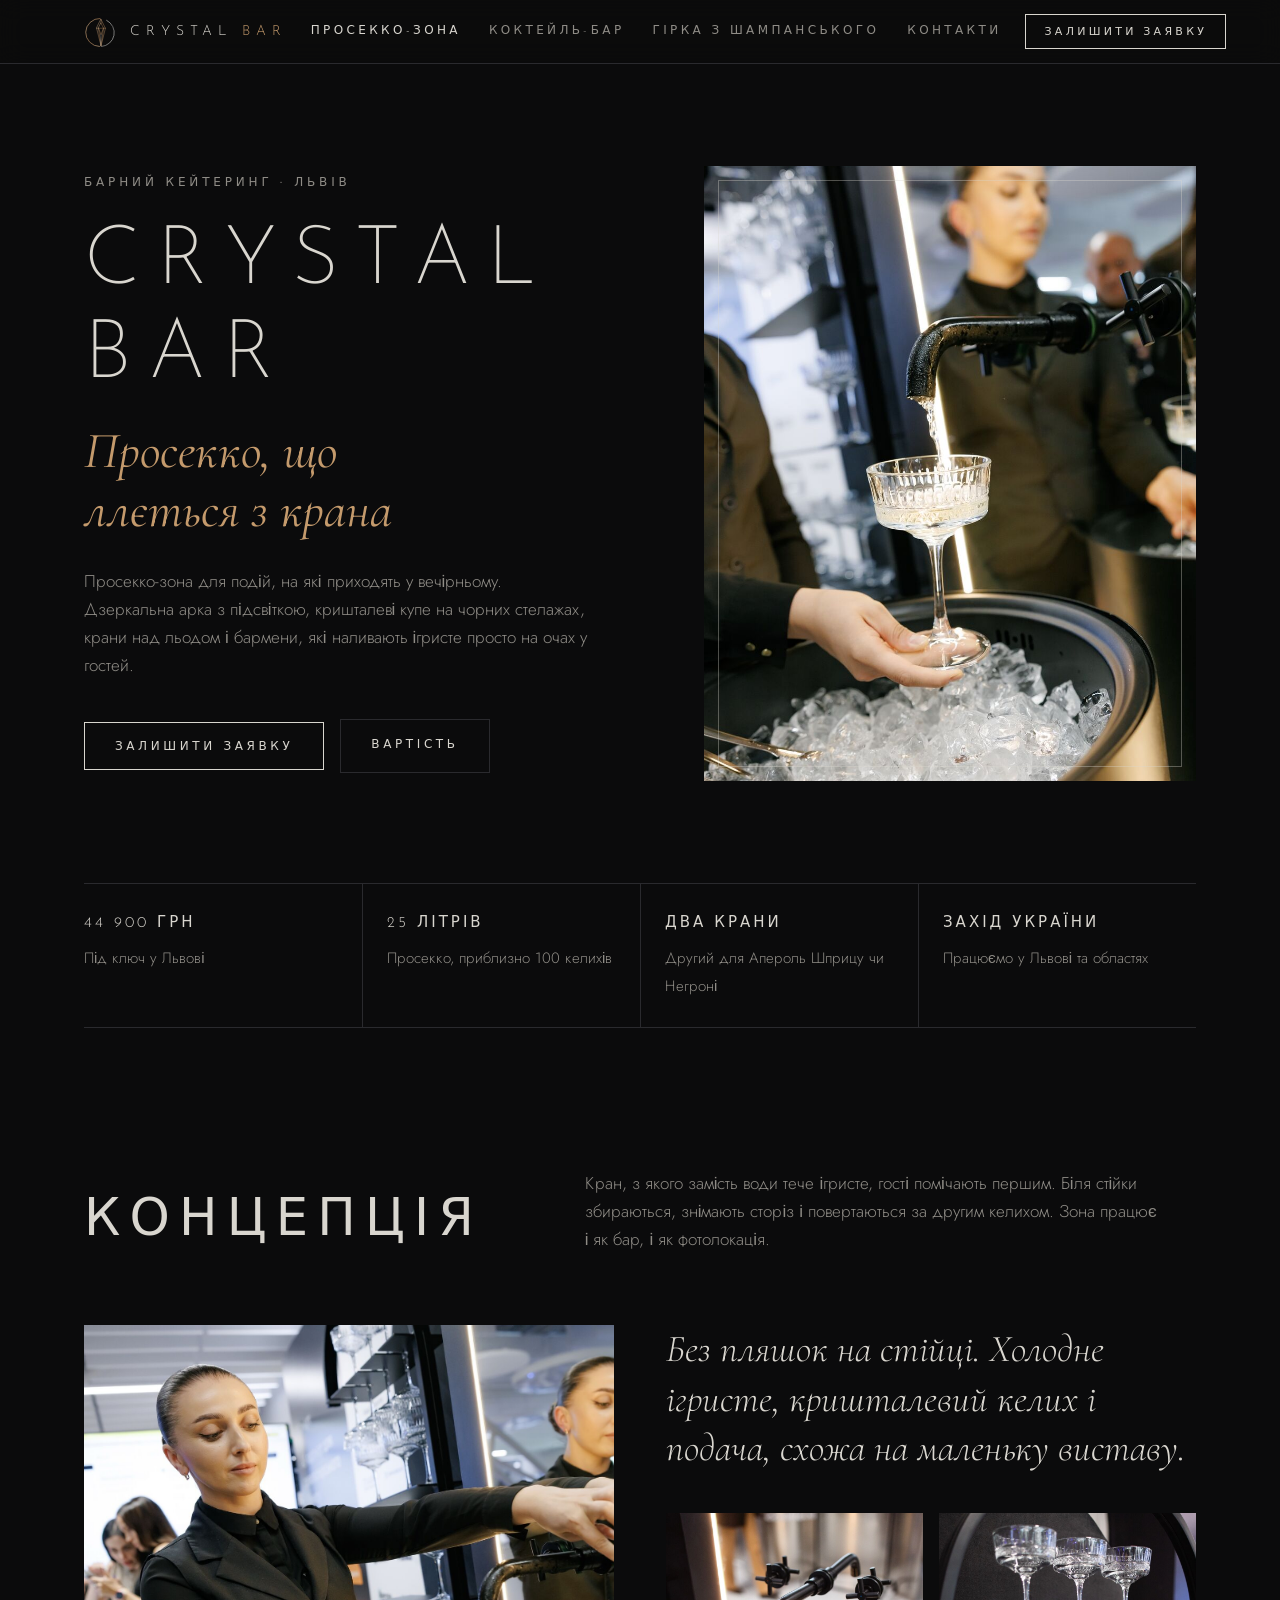
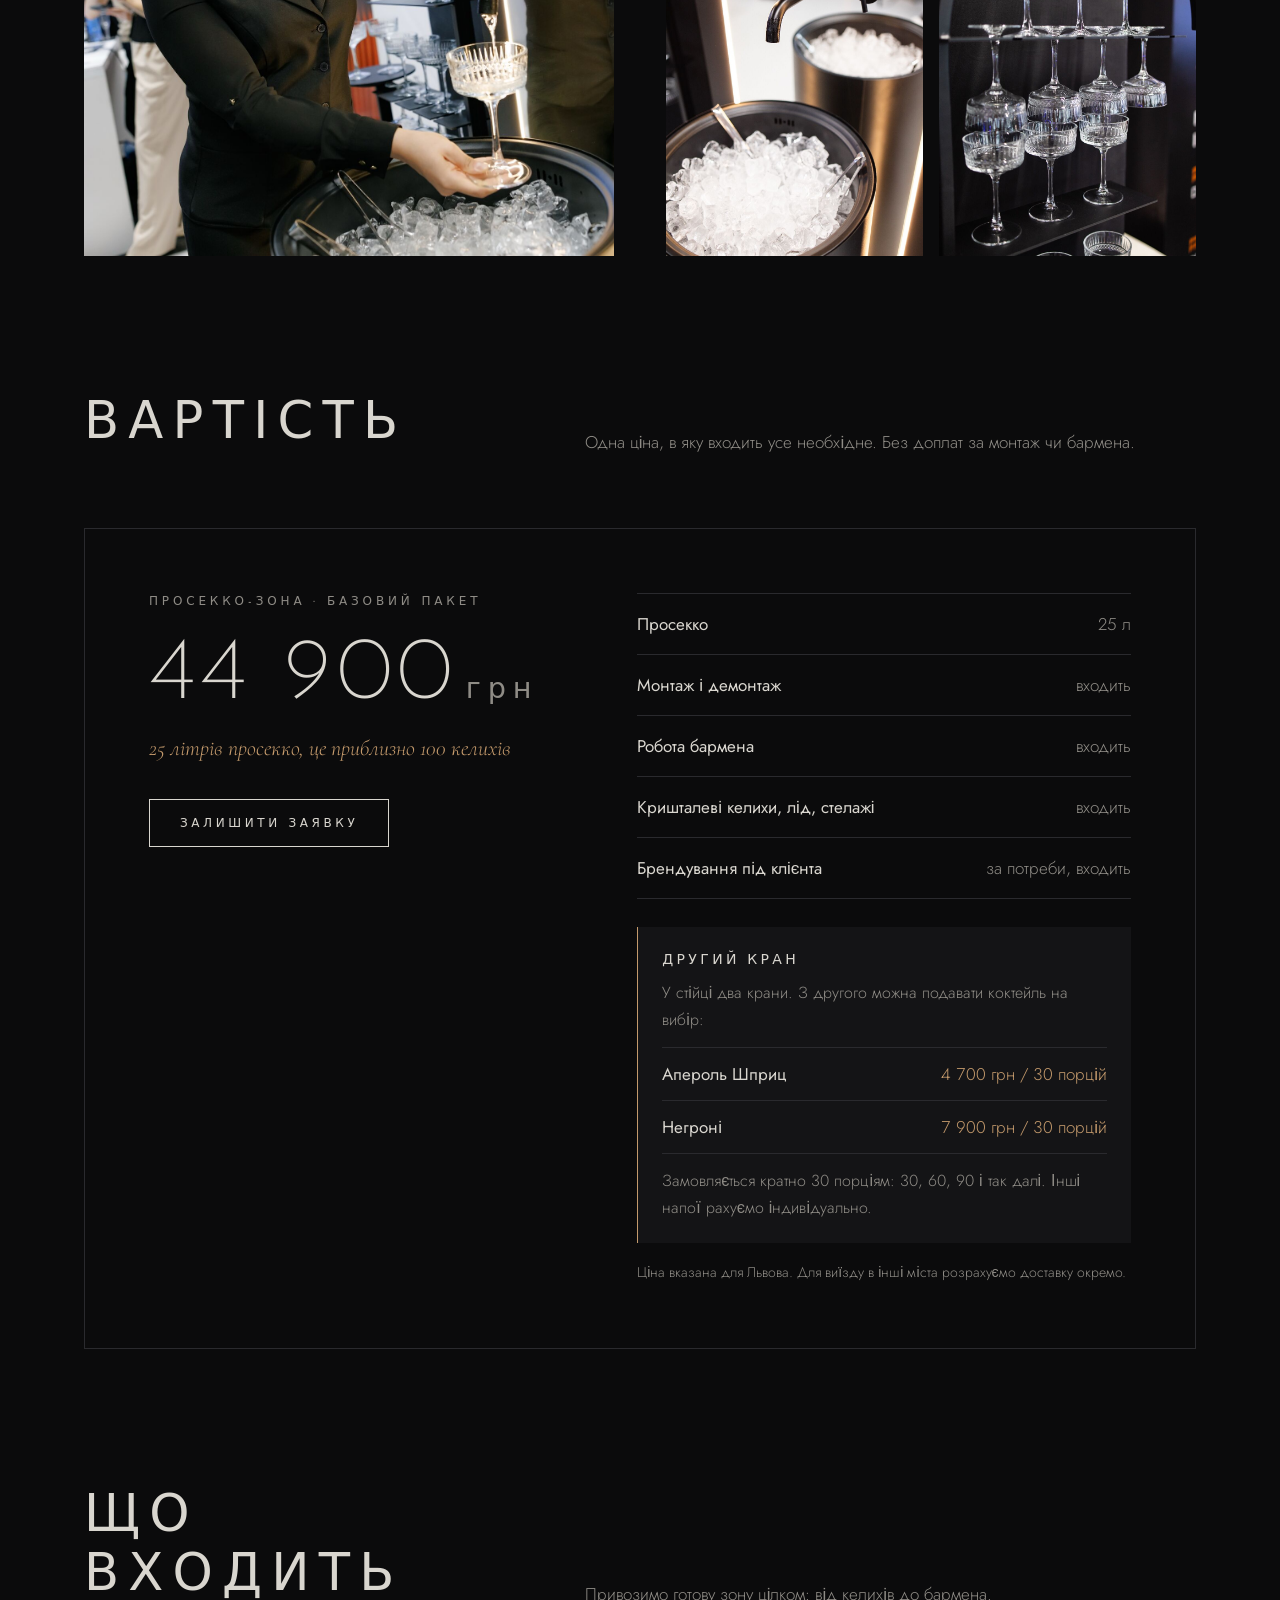
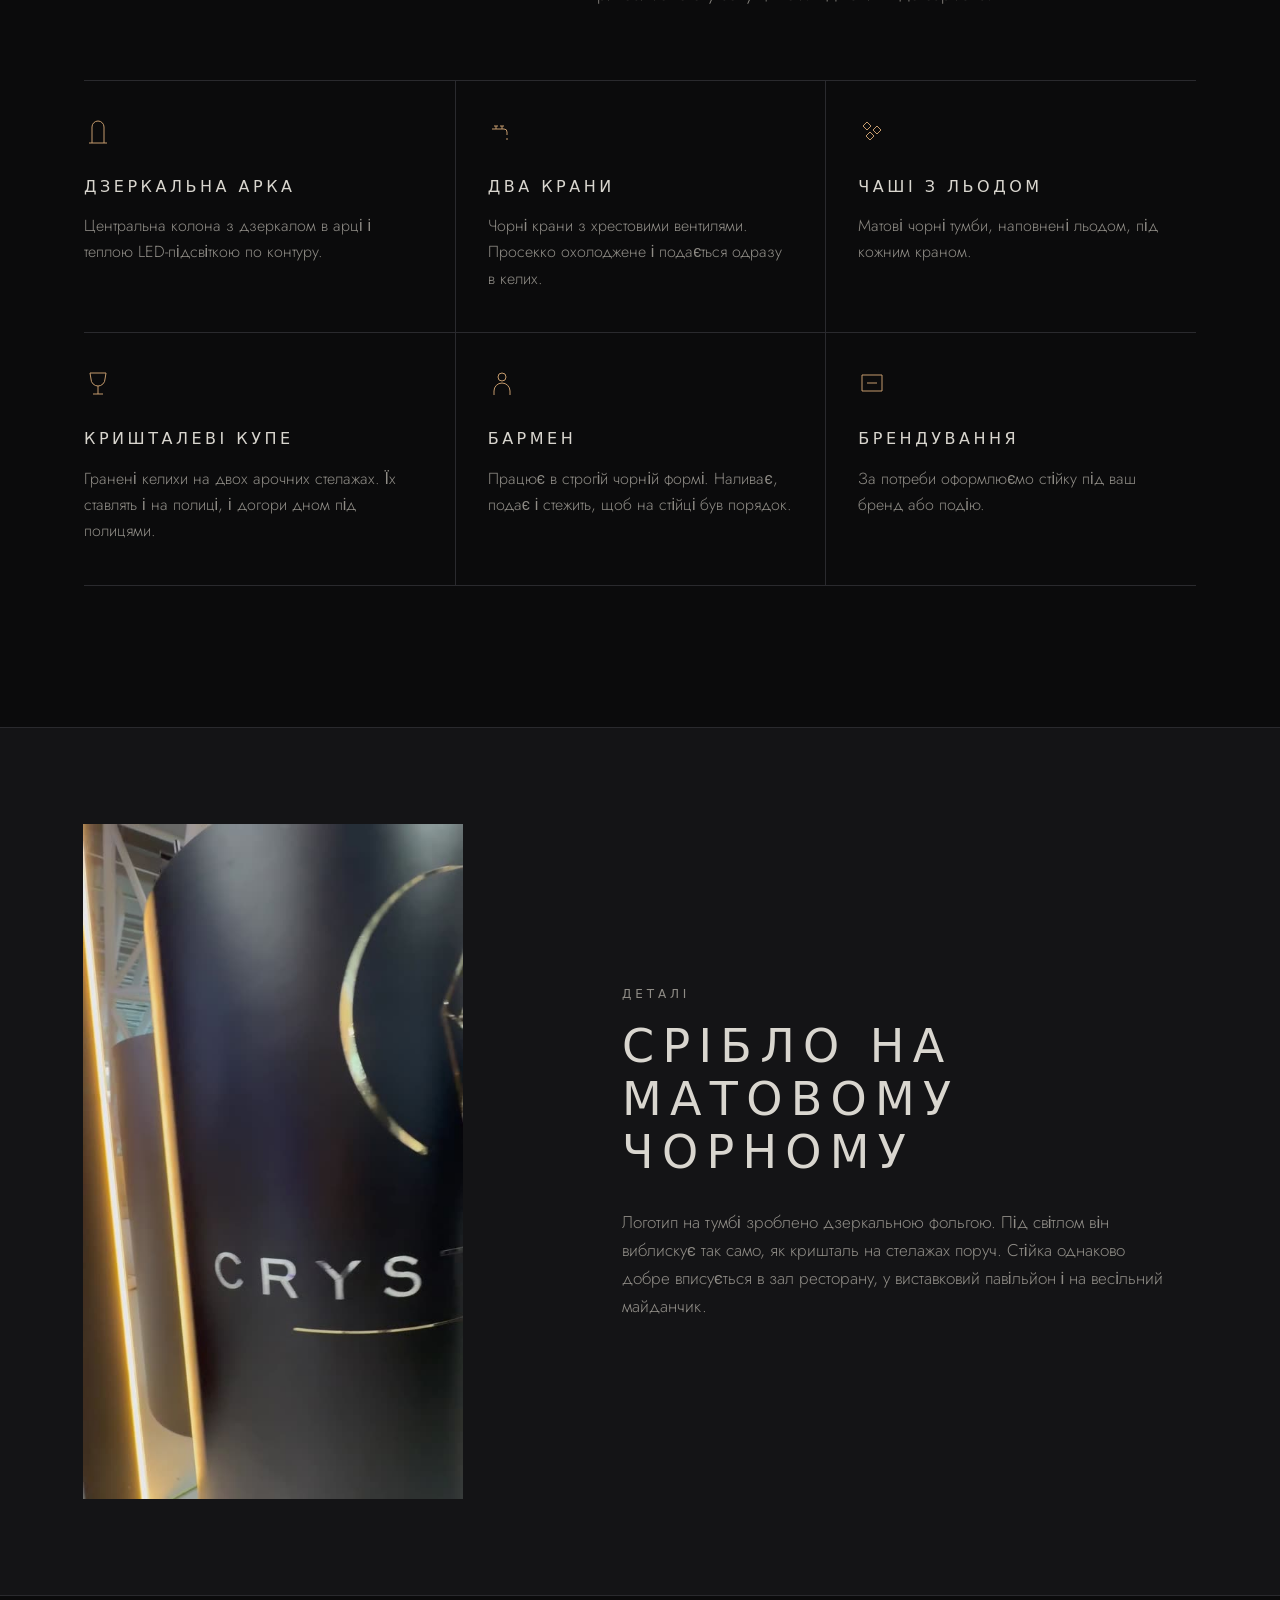
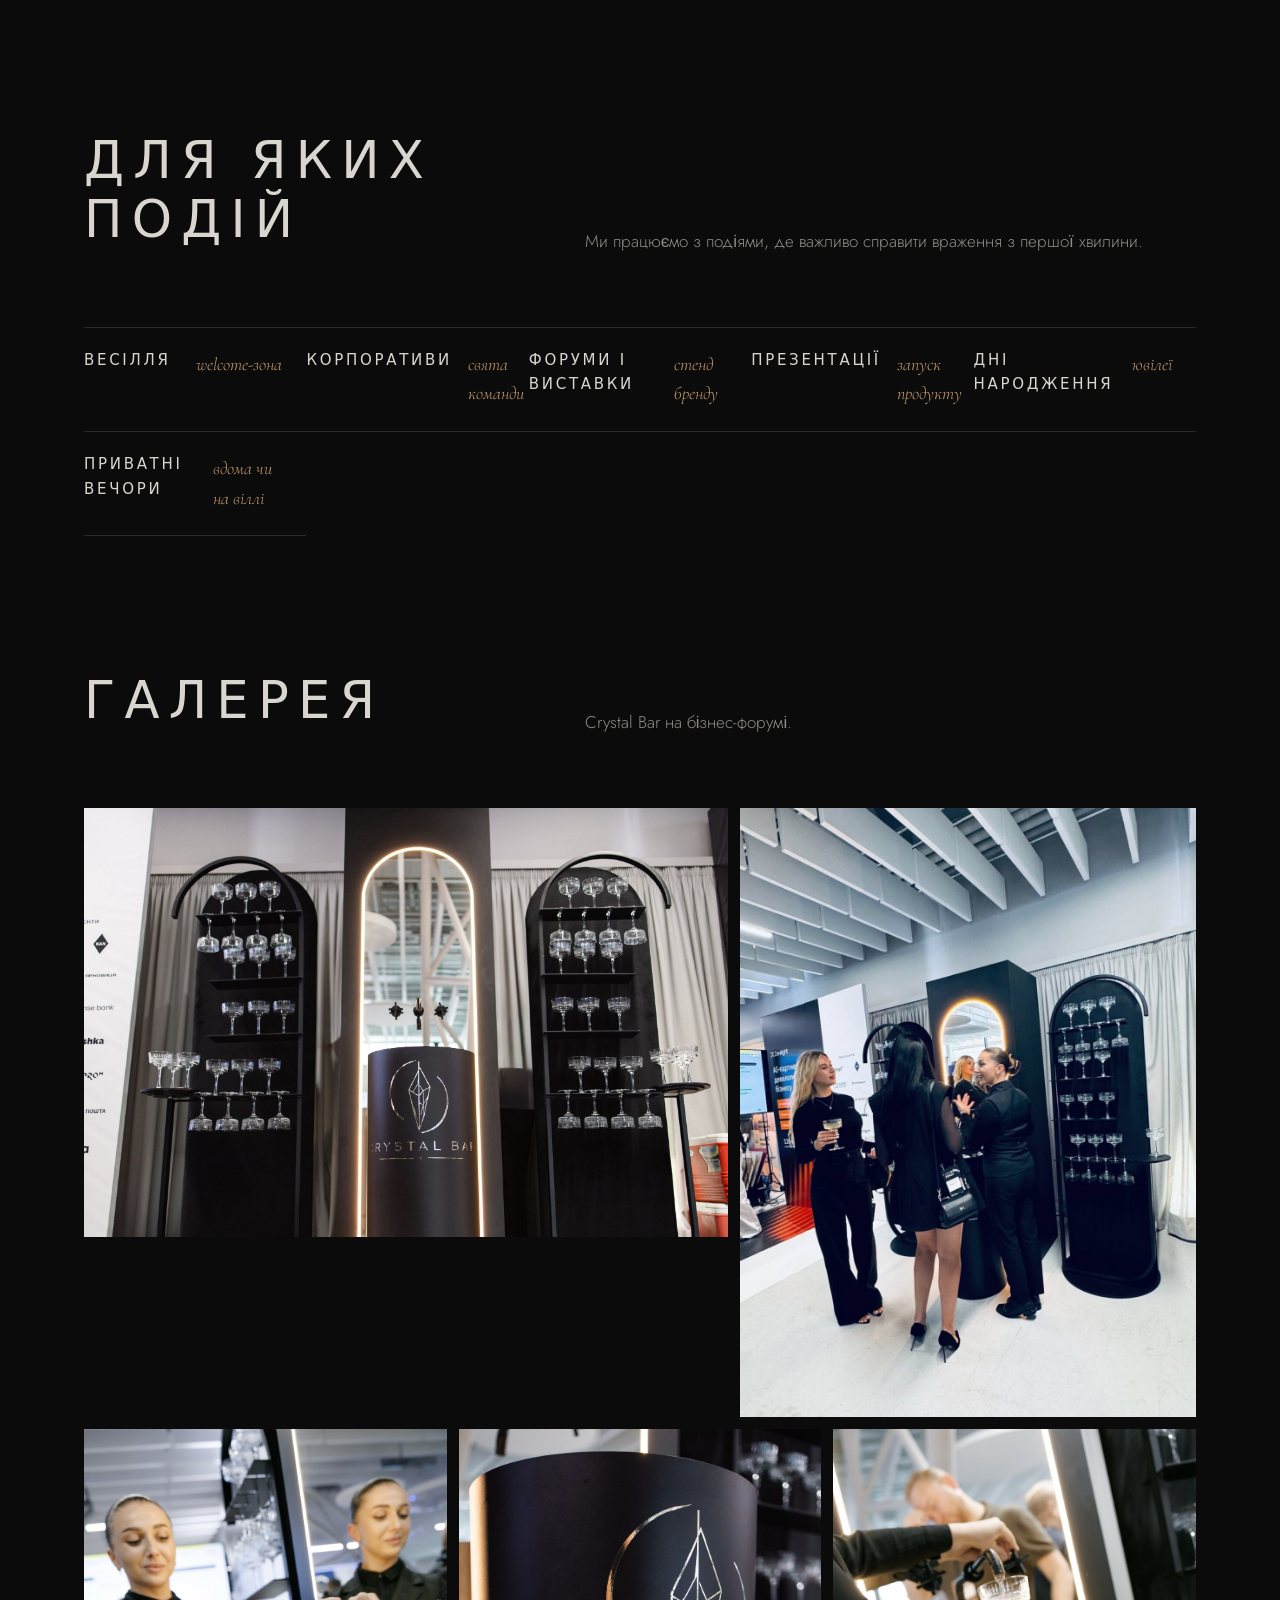
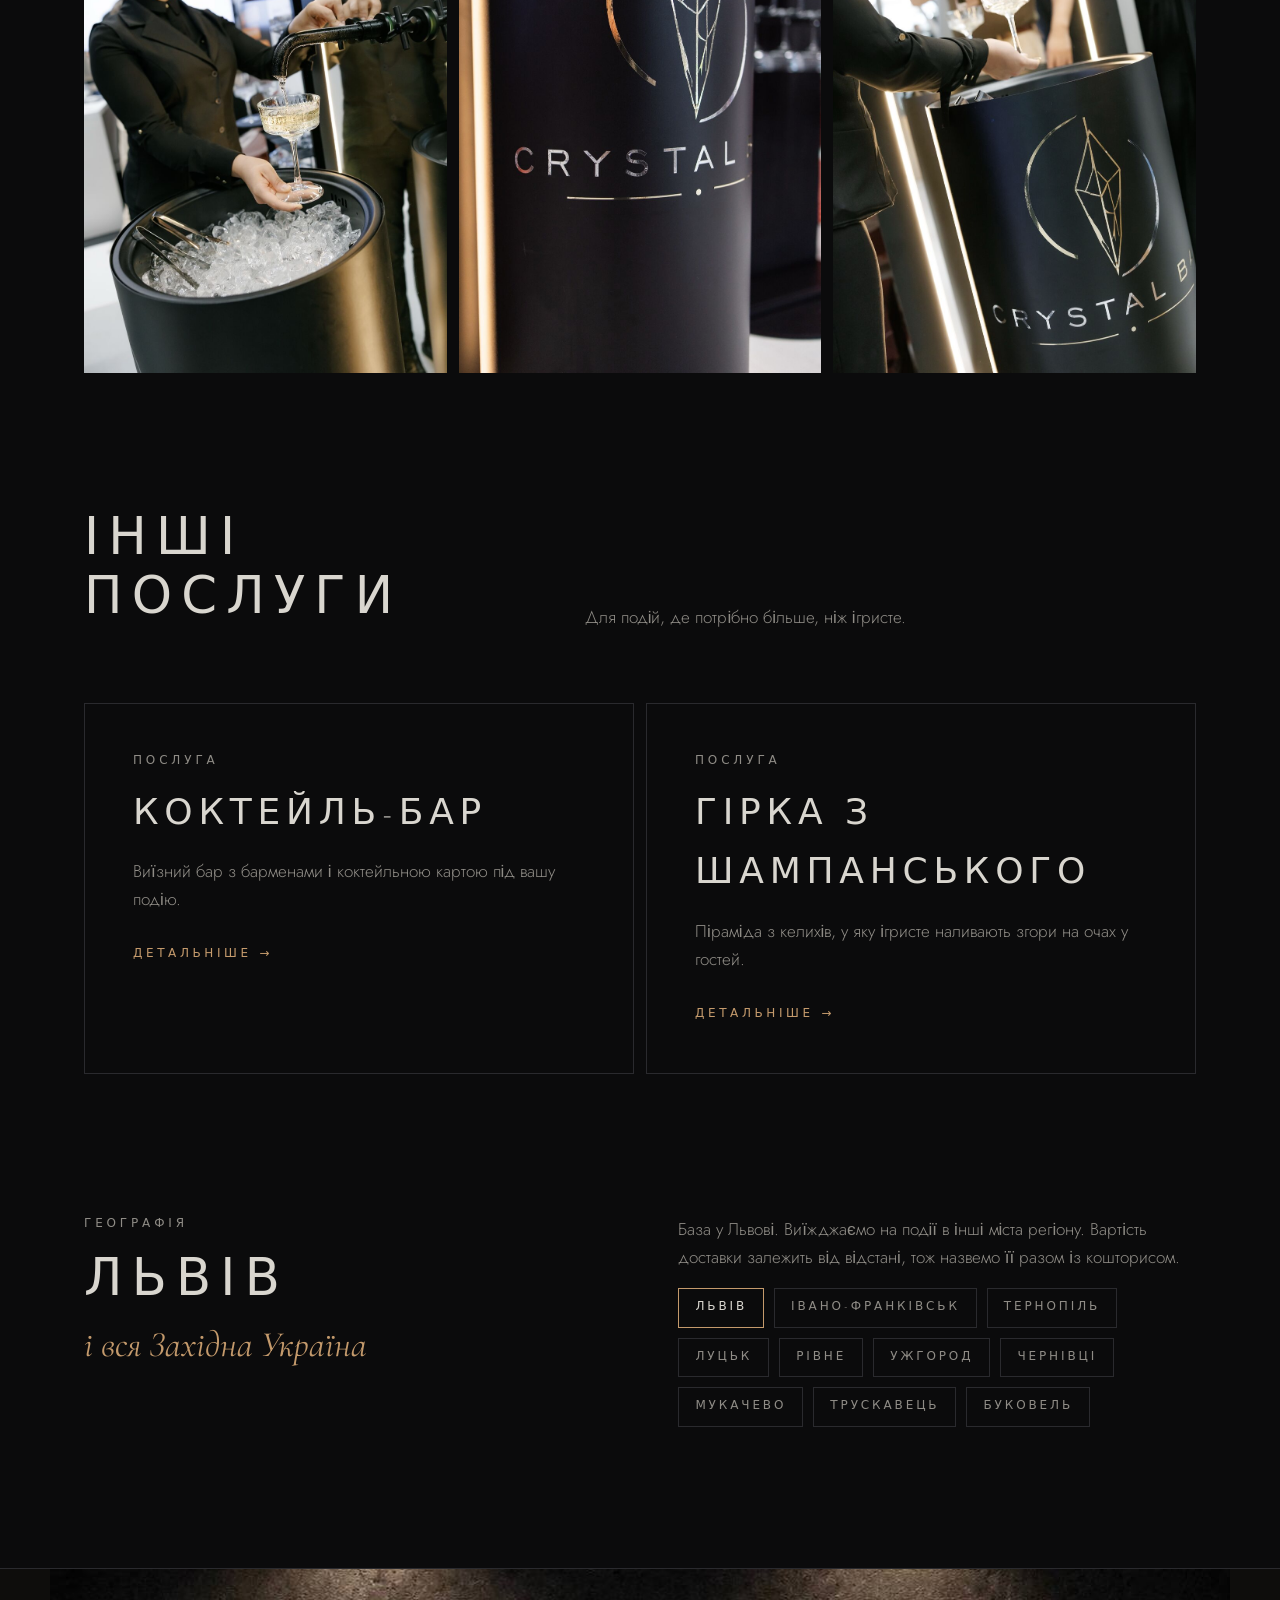
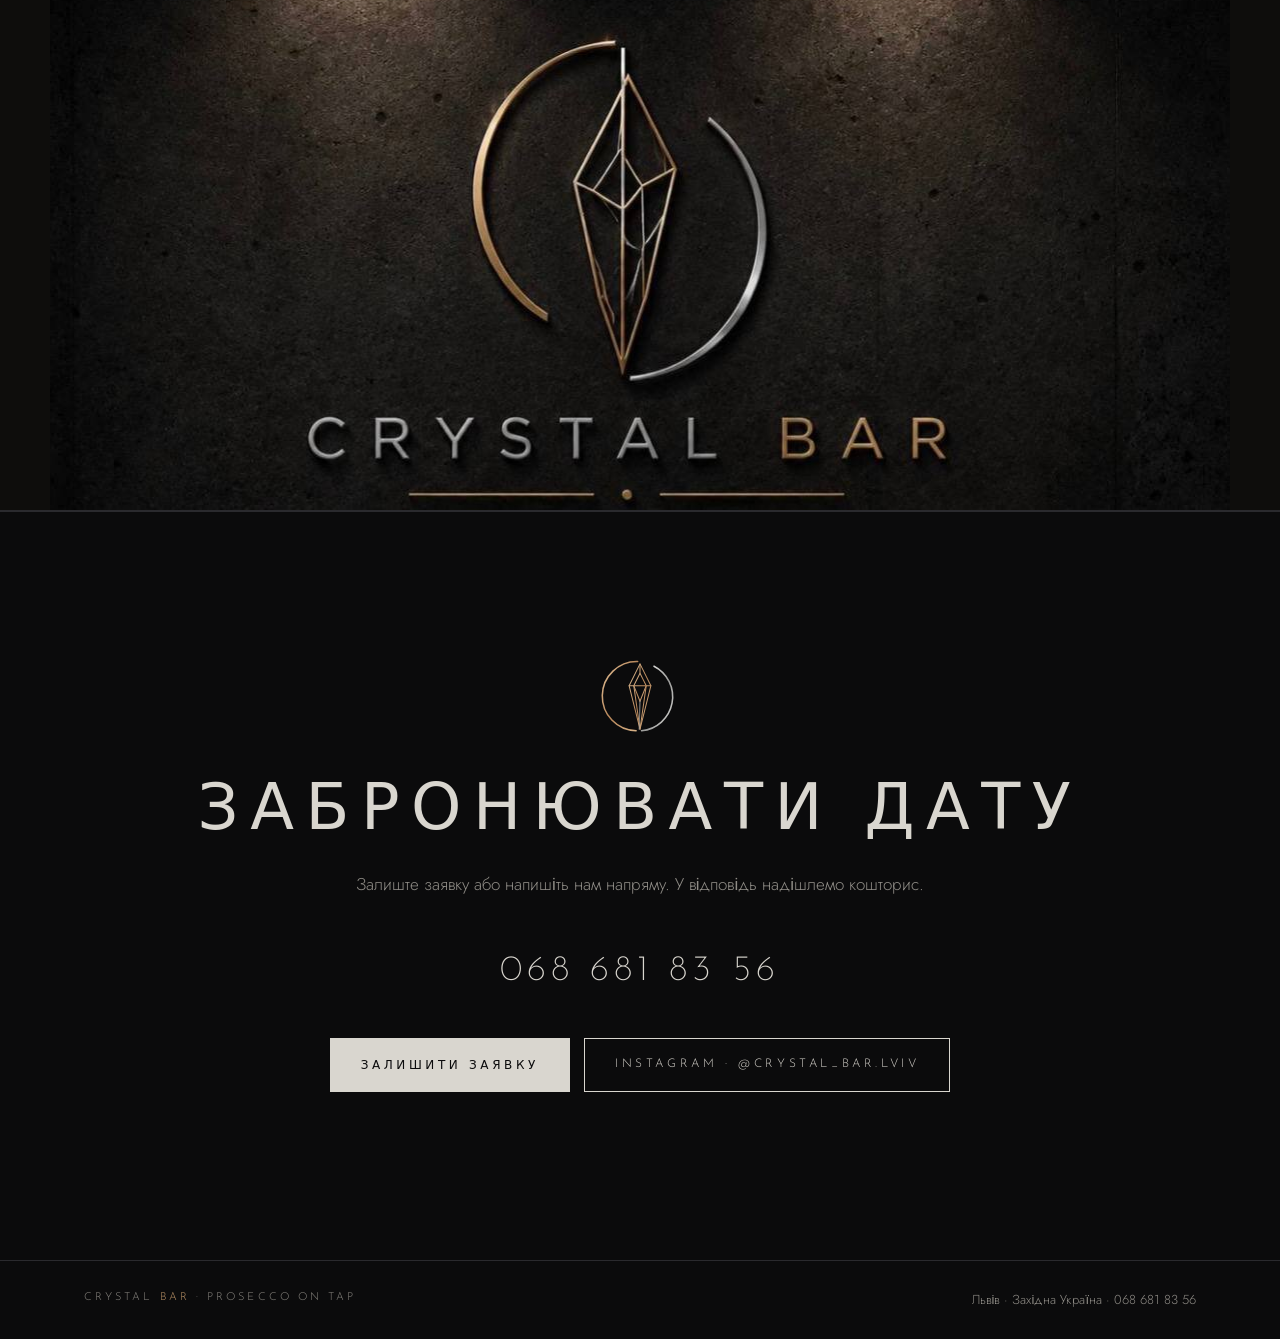
==== index.html @ b1f9467e "Add second-tap cocktail prices: Aperol Spritz and Negroni Co-Authored-By: Claude Opus 5.5 <noreply@a" ====
<!doctype html>
<html lang="uk">
<head>
<meta charset="utf-8">
<meta name="viewport" content="width=device-width,initial-scale=1,viewport-fit=cover">
<title>Crystal Bar · Просекко-зона з крана у Львові</title>
<meta name="description" content="Барний кейтеринг Crystal Bar: просекко-зона з краном, коктейль-бар і гірка з шампанського. Львів і Західна Україна. 068 681 83 56">
<meta name="theme-color" content="#0b0b0c">
<meta property="og:type" content="website">
<meta property="og:title" content="Crystal Bar · Просекко з крана">
<meta property="og:description" content="Просекко-зона, коктейль-бар і гірка з шампанського для подій у Львові та Західній Україні.">
<meta property="og:image" content="img/stand.jpg">
<link rel="icon" href="data:image/svg+xml,%3Csvg xmlns='http://www.w3.org/2000/svg' viewBox='0 0 100 100'%3E%3Crect width='100' height='100' fill='%230b0b0c'/%3E%3Cg fill='none' stroke-width='5' stroke-linejoin='round'%3E%3Cpath d='M47 7 A44 44 0 0 0 45 96' stroke='%23c49a6c'/%3E%3Cpath d='M68 13 A44 44 0 0 1 52 96' stroke='%23d9d6cf'/%3E%3Cpath d='M50 10 L64 38 L50 94 L36 38 Z' stroke='%23c49a6c'/%3E%3C/g%3E%3C/svg%3E">
<style>:root{padding-top:env(safe-area-inset-top,0px);padding-bottom:env(safe-area-inset-bottom,0px)}body{margin:0}img{max-width:100%}[hidden]{display:none!important}.price .addon .taps{list-style:none;margin:14px 0;padding:0;border-top:1px solid var(--line)}
.price .addon .taps li{display:flex;flex-wrap:wrap;justify-content:space-between;gap:4px 16px;padding:12px 0;border-bottom:1px solid var(--line)}
.price .addon .taps b{font-weight:400;color:var(--foil)}
.price .addon .taps span{color:var(--champagne);font-variant-numeric:tabular-nums}
</style>
</head>
<body>

<link rel="preconnect" href="https://fonts.googleapis.com">
<link rel="preconnect" href="https://fonts.gstatic.com" crossorigin>
<link rel="stylesheet" href="https://fonts.googleapis.com/css2?family=Josefin+Sans:wght@200;300;400&family=Cormorant+Garamond:ital,wght@1,400;1,500&family=Jost:wght@300;400;500&display=swap">
<style>
/* Layout: black lacquer page, silver-foil type like the logo on the stand; one tall photo per idea, wide margins, nothing crowded. */
:root{
  --ink:#0b0b0c;          /* matte black of the stand */
  --ink-2:#141416;        /* panel black */
  --line:#2a2a2e;         /* hairline */
  --foil:#d9d6cf;         /* silver foil type */
  --muted:#8f8c86;        /* secondary text */
  --champagne:#c49a6c;    /* bronze-gold from the logo, used sparingly */
  --f-display:"Josefin Sans","Futura","Century Gothic",system-ui,sans-serif;
  --f-accent:"Cormorant Garamond","Cormorant",Georgia,serif;
  --f-body:"Jost","Futura","Helvetica Neue",Arial,sans-serif;
  --gutter:clamp(16px,5vw,64px);
  color-scheme:dark;
}
*{box-sizing:border-box}
html{scroll-behavior:smooth}
@media (prefers-reduced-motion:reduce){html{scroll-behavior:auto}*{animation:none!important;transition:none!important}}
body{background:var(--ink);color:var(--foil);font-family:var(--f-body);font-weight:300;font-size:17px;line-height:1.65;-webkit-font-smoothing:antialiased}
img,video{display:block;max-width:100%}
a{color:inherit}
:focus-visible{outline:1px solid var(--champagne);outline-offset:4px}

.wrap{max-width:1240px;margin-inline:auto;padding-inline:var(--gutter)}
.label{font-family:var(--f-display);font-weight:400;font-size:12px;letter-spacing:.32em;text-transform:uppercase;color:var(--muted)}
.display{font-family:var(--f-display);font-weight:200;text-transform:uppercase;letter-spacing:.18em;line-height:1.15;text-wrap:balance;margin:0}
.accent{font-family:var(--f-accent);font-style:italic;font-weight:400;color:var(--champagne);letter-spacing:0;text-transform:none}
.rule{height:1px;background:var(--line);border:0;margin:0}

/* header */
header{position:sticky;top:env(safe-area-inset-top,0px);z-index:10;background:color-mix(in srgb,var(--ink) 82%,transparent);backdrop-filter:blur(12px);-webkit-backdrop-filter:blur(12px);border-bottom:1px solid var(--line)}
.bar{display:flex;align-items:center;justify-content:space-between;gap:24px;padding-block:14px}
.brand{display:flex;align-items:center;gap:12px;text-decoration:none}
.brand svg{width:34px;height:34px}
.brand span{font-family:var(--f-display);font-weight:300;font-size:14px;letter-spacing:.42em;text-transform:uppercase}
nav{display:flex;gap:28px}
nav a{font-family:var(--f-display);font-size:12px;letter-spacing:.28em;text-transform:uppercase;text-decoration:none;color:var(--muted);transition:color .3s}
nav a:hover{color:var(--foil)}
.btn{display:inline-flex;align-items:center;justify-content:center;gap:12px;padding:16px 30px;border:1px solid var(--foil);font-family:var(--f-display);font-size:12px;letter-spacing:.3em;text-transform:uppercase;text-decoration:none;color:var(--foil);background:transparent;cursor:pointer;transition:background .35s,color .35s}
.btn:hover{background:var(--foil);color:var(--ink)}
.btn.small{padding:10px 18px;font-size:11px}


/* hero */
.hero{display:grid;grid-template-columns:1.05fr .95fr;gap:clamp(32px,6vw,96px);align-items:center;padding-block:clamp(40px,8vw,110px)}
.hero h1{font-size:clamp(40px,6.4vw,86px);letter-spacing:.2em}
.hero h1 .accent{display:block;font-size:.62em;margin-top:.35em}
.hero p.lead{max-width:30em;color:var(--muted);margin:28px 0 40px}
.hero .cta{display:flex;flex-wrap:wrap;gap:16px;align-items:center}
.hero .cta small{color:var(--muted);font-size:14px}
.hero figure{margin:0;position:relative}
.hero figure img{width:100%;aspect-ratio:4/5;object-fit:cover;object-position:50% 40%}
.hero figure::after{content:"";position:absolute;inset:14px;border:1px solid rgba(217,214,207,.35);pointer-events:none}
@media (max-width:860px){.hero{grid-template-columns:1fr}.hero figure{order:-1}.hero figure img{aspect-ratio:4/3.4}}

/* facts strip */
.facts{display:grid;grid-template-columns:repeat(4,1fr);border-block:1px solid var(--line)}
.facts div{padding:28px 24px;border-left:1px solid var(--line);min-width:0}
.facts div:first-child{border-left:0;padding-left:0}
.facts b{display:block;font-family:var(--f-display);font-weight:300;font-size:15px;letter-spacing:.2em;text-transform:uppercase;margin-bottom:6px}
.facts span{color:var(--muted);font-size:15px}
@media (max-width:860px){.facts{grid-template-columns:1fr 1fr}.facts div:nth-child(3){border-left:0;padding-left:0}.facts div:nth-child(n+3){border-top:1px solid var(--line)}}
@media (max-width:480px){.facts{grid-template-columns:1fr}.facts div{border-left:0;padding-left:0}.facts div+div{border-top:1px solid var(--line)}}

section{padding-block:clamp(72px,11vw,150px)}
.head{display:grid;grid-template-columns:1fr 1.4fr;gap:clamp(24px,5vw,80px);align-items:end;margin-bottom:clamp(40px,6vw,72px)}
.head h2{font-size:clamp(30px,4vw,52px)}
.head p{color:var(--muted);margin:0;max-width:34em}
@media (max-width:860px){.head{grid-template-columns:1fr}}

/* concept */
.concept{display:grid;grid-template-columns:1fr 1fr;gap:clamp(24px,4vw,56px);align-items:stretch}
.concept .tall img{width:100%;height:100%;object-fit:cover;min-height:420px}
.concept .text{display:flex;flex-direction:column;justify-content:space-between;gap:40px;min-width:0}
.concept blockquote{margin:0;font-family:var(--f-accent);font-style:italic;font-size:clamp(26px,3vw,38px);line-height:1.3;color:var(--foil);text-wrap:balance}
.concept .pair{display:grid;grid-template-columns:1fr 1fr;gap:16px}
.concept .pair img{width:100%;aspect-ratio:3/4;object-fit:cover}
@media (max-width:860px){.concept{grid-template-columns:1fr}.concept .tall img{min-height:0;aspect-ratio:4/5}}

/* included */
.items{display:grid;grid-template-columns:repeat(3,1fr);gap:0;border-top:1px solid var(--line)}
.item{padding:36px 32px 40px 0;border-bottom:1px solid var(--line);min-width:0}
.item:not(:nth-child(3n+1)){padding-left:32px;border-left:1px solid var(--line)}
.item h3{font-family:var(--f-display);font-weight:300;font-size:16px;letter-spacing:.22em;text-transform:uppercase;margin:0 0 12px}
.item p{margin:0;color:var(--muted);font-size:16px}
.item svg{width:28px;height:28px;margin-bottom:22px;stroke:var(--champagne);fill:none;stroke-width:1}
@media (max-width:860px){.items{grid-template-columns:1fr 1fr}.item{padding-left:0!important;border-left:0!important;padding-right:24px}.item:nth-child(2n){padding-left:24px!important;border-left:1px solid var(--line)!important}}
@media (max-width:520px){.items{grid-template-columns:1fr}.item:nth-child(2n){padding-left:0!important;border-left:0!important}}

/* shine video band */
.shine{display:grid;grid-template-columns:.8fr 1.2fr;gap:clamp(32px,6vw,96px);align-items:center;background:var(--ink-2);border-block:1px solid var(--line)}
.shine video{width:100%;max-width:380px;aspect-ratio:9/16;object-fit:cover;margin-inline:auto}
.shine h2{font-size:clamp(28px,3.6vw,46px);margin-bottom:24px}
.shine p{color:var(--muted);max-width:32em}
@media (max-width:760px){.shine{grid-template-columns:1fr}.shine video{max-width:300px}}

/* occasions */
.occasions{list-style:none;margin:0;padding:0;display:grid;grid-template-columns:repeat(auto-fit,minmax(220px,1fr));border-top:1px solid var(--line)}
.occasions li{padding:22px 0;border-bottom:1px solid var(--line);display:flex;justify-content:space-between;gap:16px;font-family:var(--f-display);font-weight:300;letter-spacing:.18em;text-transform:uppercase;font-size:15px;padding-right:24px}
.occasions li span{font-family:var(--f-accent);font-style:italic;text-transform:none;letter-spacing:0;color:var(--champagne);font-size:18px}

/* gallery */
.gallery{display:grid;grid-template-columns:repeat(12,1fr);gap:12px}
.gallery figure{margin:0;overflow:hidden;min-width:0}
.gallery img{width:100%;height:100%;object-fit:cover;transition:transform 1.2s cubic-bezier(.2,.7,.2,1),filter .6s;filter:saturate(.9)}
.gallery figure:hover img{transform:scale(1.04);filter:saturate(1)}
.g1{grid-column:span 7;aspect-ratio:3/2}
.g2{grid-column:span 5;aspect-ratio:auto}
.g3{grid-column:span 4;aspect-ratio:2/3}
.g4{grid-column:span 4;aspect-ratio:2/3}
.g5{grid-column:span 4;aspect-ratio:2/3}
@media (max-width:760px){.g1,.g2{grid-column:span 12}.g2{aspect-ratio:3/4}.g3,.g4{grid-column:span 6}.g5{grid-column:span 12;aspect-ratio:4/3}}

/* process */
.steps{display:grid;grid-template-columns:repeat(4,1fr);gap:clamp(20px,3vw,40px);counter-reset:s}
.step{border-top:1px solid var(--foil);padding-top:22px;min-width:0}
.step::before{counter-increment:s;content:counter(s,decimal-leading-zero);font-family:var(--f-display);font-weight:200;font-size:13px;letter-spacing:.3em;color:var(--champagne);display:block;margin-bottom:18px}
.step h3{font-family:var(--f-display);font-weight:300;font-size:15px;letter-spacing:.22em;text-transform:uppercase;margin:0 0 10px}
.step p{margin:0;color:var(--muted);font-size:15px}
@media (max-width:860px){.steps{grid-template-columns:1fr 1fr}}
@media (max-width:480px){.steps{grid-template-columns:1fr}}

/* geography */
.geo{display:grid;grid-template-columns:1fr 1fr;gap:clamp(32px,6vw,96px);align-items:start}
.geo h2{font-size:clamp(30px,4vw,52px)}
.cities{display:flex;flex-wrap:wrap;gap:10px;margin-top:8px}
.cities span{border:1px solid var(--line);padding:9px 16px;font-family:var(--f-display);font-size:12px;letter-spacing:.24em;text-transform:uppercase;color:var(--muted)}
.cities span.home{border-color:var(--champagne);color:var(--foil)}
@media (max-width:860px){.geo{grid-template-columns:1fr}}

/* contact */
.contact{text-align:center;border-top:1px solid var(--line)}
.contact .mark{width:84px;height:84px;margin:0 auto 32px}
.contact h2{font-size:clamp(32px,5vw,64px);margin-bottom:20px}
.contact p{color:var(--muted);max-width:34em;margin:0 auto 44px}
.channels{display:flex;flex-wrap:wrap;justify-content:center;gap:14px;margin-bottom:28px}
.phone{font-family:var(--f-display);font-weight:200;font-size:clamp(24px,3.4vw,36px);letter-spacing:.14em;margin:0 0 36px;user-select:all}
.todo{display:inline-block;margin-top:8px;font-size:13px;color:var(--champagne);border:1px dashed var(--champagne);padding:6px 12px}

footer{border-top:1px solid var(--line);padding-block:28px;color:var(--muted);font-size:13px}
footer .wrap{display:flex;flex-wrap:wrap;justify-content:space-between;gap:12px}
footer span{font-family:var(--f-display);letter-spacing:.28em;text-transform:uppercase;font-size:11px}

/* gentle entrance, visible at rest */
@keyframes rise{from{opacity:.001;transform:translateY(14px)}to{opacity:1;transform:none}}
.hero > *{animation:rise 1.1s cubic-bezier(.2,.7,.2,1) both}
.hero > *:nth-child(2){animation-delay:.15s}

/* views (hash-routed pages) */
.view[hidden]{display:none!important}
nav a[aria-current="page"]{color:var(--foil)}

/* price block */
.price{display:grid;grid-template-columns:1fr 1.2fr;gap:clamp(32px,6vw,96px);align-items:start;border:1px solid var(--line);padding:clamp(28px,5vw,64px)}
.price .sum{font-family:var(--f-display);font-weight:200;font-size:clamp(48px,7vw,96px);letter-spacing:.06em;line-height:1;font-variant-numeric:tabular-nums;margin:18px 0 10px}
.price .sum small{font-size:.32em;letter-spacing:.24em;margin-left:.3em;color:var(--muted)}
.price .per{color:var(--champagne);font-family:var(--f-accent);font-style:italic;font-size:22px}
.price ul{list-style:none;margin:0;padding:0;display:grid;gap:0;border-top:1px solid var(--line)}
.price li{display:flex;justify-content:space-between;gap:16px;padding:16px 0;border-bottom:1px solid var(--line);min-width:0}
.price li b{font-weight:400}
.price li span{color:var(--muted);text-align:right}
.price .addon{margin-top:28px;padding:22px 24px;background:var(--ink-2);border-left:1px solid var(--champagne)}
.price .addon h3{font-family:var(--f-display);font-weight:300;font-size:14px;letter-spacing:.24em;text-transform:uppercase;margin:0 0 8px}
.price .addon p{margin:0;color:var(--muted);font-size:16px}
@media (max-width:860px){.price{grid-template-columns:1fr}}

/* service teaser cards (other services) */
.others{display:grid;grid-template-columns:1fr 1fr;gap:12px}
.other{display:block;text-decoration:none;border:1px solid var(--line);padding:clamp(28px,4vw,48px);transition:border-color .4s,background .4s;min-width:0}
.other:hover{border-color:var(--foil);background:var(--ink-2)}
.other h3{font-family:var(--f-display);font-weight:200;font-size:clamp(24px,3vw,36px);letter-spacing:.16em;text-transform:uppercase;margin:14px 0 12px}
.other p{color:var(--muted);margin:0 0 24px}
.other .go{font-family:var(--f-display);font-size:12px;letter-spacing:.3em;text-transform:uppercase;color:var(--champagne)}
@media (max-width:700px){.others{grid-template-columns:1fr}}

/* sub-page hero */
.subhero{display:grid;grid-template-columns:1.1fr .9fr;gap:clamp(32px,6vw,96px);align-items:center;padding-block:clamp(48px,9vw,120px)}
.subhero h1{font-size:clamp(36px,5.6vw,76px);letter-spacing:.16em}
.subhero h1 .accent{display:block;font-size:.6em;margin-top:.35em}
.subhero p.lead{max-width:30em;color:var(--muted);margin:28px 0 40px}
.art{aspect-ratio:4/5;border:1px solid var(--line);background:radial-gradient(120% 80% at 50% 100%,rgba(201,180,138,.16),transparent 60%),var(--ink-2);display:grid;place-items:center;padding:8%;position:relative}
.art::after{content:"";position:absolute;inset:14px;border:1px solid rgba(217,214,207,.18);pointer-events:none}
.art svg{width:100%;height:auto;max-height:100%}
@media (max-width:860px){.subhero{grid-template-columns:1fr}.art{order:-1;aspect-ratio:4/3}}

/* request modal */
.modal{position:fixed;inset:0;z-index:50;display:grid;place-items:center;padding:16px;background:rgba(5,5,6,.78);backdrop-filter:blur(6px);-webkit-backdrop-filter:blur(6px)}
.sheet{width:min(620px,100%);max-height:calc(100% - 32px);overflow:auto;background:var(--ink);border:1px solid var(--line);padding:clamp(24px,4vw,44px);position:relative}
.sheet h2{font-size:clamp(22px,3vw,30px);margin-bottom:6px}
.sheet .sub{color:var(--muted);margin:0 0 28px;font-size:15px}
.close{position:absolute;top:14px;right:14px;width:40px;height:40px;border:1px solid var(--line);background:transparent;color:var(--foil);font-size:20px;cursor:pointer}
.close:hover{border-color:var(--foil)}
.grid2{display:grid;grid-template-columns:1fr 1fr;gap:20px}
@media (max-width:520px){.grid2{grid-template-columns:1fr}}
.field{display:flex;flex-direction:column;gap:8px;min-width:0}
.field > label,.field > .lbl{font-family:var(--f-display);font-size:11px;letter-spacing:.28em;text-transform:uppercase;color:var(--muted)}
.field input,.field select,.field textarea{width:100%;background:var(--ink-2);border:1px solid var(--line);color:var(--foil);font:inherit;font-size:16px;padding:13px 14px;border-radius:0;appearance:none;-webkit-appearance:none}
.field select{background-image:linear-gradient(45deg,transparent 50%,var(--muted) 50%),linear-gradient(135deg,var(--muted) 50%,transparent 50%);background-position:calc(100% - 20px) 50%,calc(100% - 15px) 50%;background-size:5px 5px;background-repeat:no-repeat;padding-right:40px}
.field input:focus,.field select:focus,.field textarea:focus{outline:none;border-color:var(--champagne)}
.field input:disabled{opacity:.35}
.unk{display:flex;align-items:center;gap:10px;font-size:14px;color:var(--muted);cursor:pointer;user-select:none}
.unk input{appearance:none;-webkit-appearance:none;width:18px;height:18px;border:1px solid var(--muted);background:transparent;display:grid;place-items:center;margin:0;cursor:pointer;flex:none}
.unk input:checked{border-color:var(--champagne);background:var(--champagne)}
.unk input:checked::after{content:"";width:8px;height:4px;border-left:1.5px solid var(--ink);border-bottom:1.5px solid var(--ink);transform:rotate(-45deg) translate(1px,-1px)}
.form{display:grid;gap:22px}
.err{color:#e0a089;font-size:14px;margin:0}
.done{display:grid;gap:18px}
.done pre{white-space:pre-wrap;font-family:var(--f-body);font-size:15px;background:var(--ink-2);border:1px solid var(--line);padding:16px;margin:0;user-select:all;max-height:220px;overflow:auto}
.done .row{display:flex;flex-wrap:wrap;gap:12px}
.hint{color:var(--muted);font-size:14px;margin:0}
.btn.solid{background:var(--foil);color:var(--ink)}
.btn.solid:hover{background:transparent;color:var(--foil)}
@media (max-width:860px){.bar{flex-wrap:wrap;row-gap:10px}nav{display:flex;order:3;width:100%;overflow-x:auto;gap:22px;padding-bottom:2px;scrollbar-width:none}nav a{white-space:nowrap}}
.gold{font-style:normal;color:var(--champagne)}
.logo-band{margin:0;border-block:1px solid var(--line);background:#0e0d0c}
.logo-band img{width:100%;max-width:1180px;margin-inline:auto;aspect-ratio:1179/541;object-fit:cover}

/* ===== responsive pass ===== */
.hero figure img{height:auto}
.brand span,.btn{white-space:nowrap}
.brand{flex:none}
.display{overflow-wrap:break-word}
nav a{white-space:nowrap}
nav::-webkit-scrollbar{display:none}
@media (max-width:1180px){
  .bar{flex-wrap:wrap;row-gap:10px}
  nav{display:flex;order:3;width:100%;overflow-x:auto;gap:24px;padding-bottom:2px;scrollbar-width:none;-webkit-mask-image:linear-gradient(90deg,#000 85%,transparent);mask-image:linear-gradient(90deg,#000 85%,transparent)}
}
@media (max-width:860px){
  .hero{padding-block:28px 48px}
  .hero figure{order:0}
  .hero figure img{aspect-ratio:4/5;max-height:75vh;object-position:50% 55%}
  .hero p.lead{margin:20px 0 28px}
  .shine > div{padding:48px var(--gutter) 0!important}
  .shine > div + div{padding:32px var(--gutter) 56px!important}
  section{padding-block:64px}
}
@media (max-width:600px){
  header .btn.small{display:none}
  .bar{padding-block:12px 10px}
  .hero h1{font-size:40px;letter-spacing:.12em}
  .subhero h1{font-size:30px;letter-spacing:.08em}
  .head h2,.geo h2,.contact h2{letter-spacing:.1em}
  .hero .cta .btn,.subhero .cta .btn{flex:1 1 100%}
  .channels .btn{flex:1 1 100%}
  .price{padding:24px 20px}
  .price li{flex-wrap:wrap}
  .phone{font-size:26px}
  body{padding-bottom:calc(72px + env(safe-area-inset-bottom,0px))}
  body .mbar{display:grid}
}
.mbar{display:none;grid-template-columns:1fr 1.5fr;gap:8px;position:fixed;left:0;right:0;bottom:0;z-index:20;padding:10px 16px calc(10px + env(safe-area-inset-bottom,0px));background:color-mix(in srgb,var(--ink) 90%,transparent);backdrop-filter:blur(12px);-webkit-backdrop-filter:blur(12px);border-top:1px solid var(--line)}
.mbar .btn{padding:14px 10px}
/* modal checkboxes + phone sheet */
.field .unk input{width:18px;height:18px;padding:0;background:transparent;border:1px solid var(--muted)}
.field .unk input:checked{background:var(--champagne);border-color:var(--champagne)}
.sheet h2{padding-right:48px}
@media (max-width:600px){
  .modal{padding:0;place-items:stretch}
  .sheet{width:100%;max-height:none;height:100%;border:0;padding:20px 16px calc(28px + env(safe-area-inset-bottom,0px))}
  .close{top:12px;right:12px}
  .form .btn.solid,.done .btn{width:100%}
}
@media (hover:none){.btn:hover{background:transparent;color:var(--foil)}.btn.solid:hover{background:var(--foil);color:var(--ink)}}
</style>

<svg width="0" height="0" style="position:absolute" aria-hidden="true">
  <defs>
    <linearGradient id="foil" x1="0" y1="0" x2="1" y2="1">
      <stop offset="0" stop-color="#f1efe9"/><stop offset=".45" stop-color="#a9a59c"/><stop offset=".7" stop-color="#e6dcc6"/><stop offset="1" stop-color="#8d897f"/>
    </linearGradient>
    <linearGradient id="gold" x1="0" y1="0" x2="1" y2="1">
      <stop offset="0" stop-color="#e2c29a"/><stop offset=".5" stop-color="#b8875a"/><stop offset="1" stop-color="#d9b48a"/>
    </linearGradient>
    <linearGradient id="silver" x1="0" y1="0" x2="1" y2="1">
      <stop offset="0" stop-color="#f4f4f2"/><stop offset=".55" stop-color="#9c9c9a"/><stop offset="1" stop-color="#dcdcda"/>
    </linearGradient>
    <symbol id="mark" viewBox="-4 -2 108 104">
      <g fill="none" stroke-linecap="round" stroke-linejoin="round">
        <path d="M47 7 A44 44 0 0 0 45 96" stroke="url(#gold)" stroke-width="2"/>
        <path d="M68 13 A44 44 0 0 1 52 96" stroke="url(#silver)" stroke-width="2"/>
        <path d="M50 1 V12" stroke="url(#silver)" stroke-width="1.2"/>
        <g stroke="url(#gold)" stroke-width="1.3">
          <path d="M50 10 L64 38 L50 94 L36 38 Z"/>
          <path d="M50 22 L58 38 L50 58 L42 38 Z"/>
          <path d="M36 38 H64 M42 38 L50 94 M58 38 L50 94 M50 10 L50 22"/>
        </g>
        <path d="M50 58 L49 94" stroke="url(#silver)" stroke-width=".9"/>
      </g>
    </symbol>
    <symbol id="coupe" viewBox="0 0 40 40">
      <g fill="none" stroke="url(#foil)" stroke-width="1" stroke-linecap="round">
        <path d="M5 6 H35 Q34 19 20 19 Q6 19 5 6 Z" fill="rgba(201,180,138,.18)"/>
        <path d="M9 11 H31" stroke-opacity=".45"/>
        <path d="M20 19 V34"/>
        <path d="M13 37 Q20 33 27 37"/>
      </g>
    </symbol>
  </defs>
</svg>

<header>
  <div class="wrap bar">
    <a class="brand" href="#prosecco" aria-label="Crystal Bar, на головну">
      <svg><use href="#mark"/></svg><span>Crystal <em class="gold">Bar</em></span>
    </a>
    <nav aria-label="Послуги">
      <a href="#prosecco" data-nav="prosecco">Просекко-зона</a>
      <a href="#cocktail" data-nav="cocktail">Коктейль-бар</a>
      <a href="#tower" data-nav="tower">Гірка з шампанського</a>
      <a href="#contact">Контакти</a>
    </nav>
    <button class="btn small" type="button" data-request>Залишити заявку</button>
  </div>
</header>

<main id="top">

<!-- ============ PROSECCO ============ -->
<div class="view" data-view="prosecco">
  <div class="wrap">
    <div class="hero">
      <div>
        <div class="label">Барний кейтеринг · Львів</div>
        <h1 class="display" style="margin-top:22px">Crystal Bar<span class="accent">Просекко, що ллється з крана</span></h1>
        <p class="lead">Просекко-зона для подій, на які приходять у вечірньому. Дзеркальна арка з підсвіткою, кришталеві купе на чорних стелажах, крани над льодом і бармени, які наливають ігристе просто на очах у гостей.</p>
        <div class="cta">
          <button class="btn" type="button" data-request="Просекко-зона">Залишити заявку</button>
          <a class="btn" href="#price" style="border-color:var(--line)">Вартість</a>
        </div>
      </div>
      <figure>
        <img src="img/pour-close.jpg" alt="Ігристе ллється з чорного крана в кришталевий келих над чашею з льодом" width="1400" height="2100">
      </figure>
    </div>

    <div class="facts">
      <div><b>44 900 грн</b><span>Під ключ у Львові</span></div>
      <div><b>25 літрів</b><span>Просекко, приблизно 100 келихів</span></div>
      <div><b>Два крани</b><span>Другий для Апероль Шприцу чи Негроні</span></div>
      <div><b>Захід України</b><span>Працюємо у Львові та областях</span></div>
    </div>
  </div>

  <section id="concept">
    <div class="wrap">
      <div class="head">
        <h2 class="display">Концепція</h2>
        <p>Кран, з якого замість води тече ігристе, гості помічають першим. Біля стійки збираються, знімають сторіз і повертаються за другим келихом. Зона працює і як бар, і як фотолокація.</p>
      </div>
      <div class="concept">
        <figure class="tall" style="margin:0"><img src="img/barista.jpg" alt="Барменка Crystal Bar наливає ігристе з крана, позаду дзеркальна арка" style="object-position:30% 50%"></figure>
        <div class="text">
          <blockquote>Без пляшок на стійці. Холодне ігристе, кришталевий келих і подача, схожа на маленьку виставу.</blockquote>
          <div class="pair">
            <img src="img/ice.jpg" alt="Чорна чаша, повна льоду, під краном">
            <img src="img/glasses.jpg" alt="Кришталеві келихи-купе на чорному стелажі">
          </div>
        </div>
      </div>
    </div>
  </section>

  <section id="price" style="padding-top:0">
    <div class="wrap">
      <div class="head">
        <h2 class="display">Вартість</h2>
        <p>Одна ціна, в яку входить усе необхідне. Без доплат за монтаж чи бармена.</p>
      </div>
      <div class="price">
        <div>
          <div class="label">Просекко-зона · базовий пакет</div>
          <div class="sum">44 900<small>грн</small></div>
          <div class="per">25 літрів просекко, це приблизно 100 келихів</div>
          <div style="margin-top:32px"><button class="btn" type="button" data-request="Просекко-зона">Залишити заявку</button></div>
        </div>
        <div>
          <ul>
            <li><b>Просекко</b><span>25 л</span></li>
            <li><b>Монтаж і демонтаж</b><span>входить</span></li>
            <li><b>Робота бармена</b><span>входить</span></li>
            <li><b>Кришталеві келихи, лід, стелажі</b><span>входить</span></li>
            <li><b>Брендування під клієнта</b><span>за потреби, входить</span></li>
          </ul>
          <div class="addon">
            <h3>Другий кран</h3>
            <p>У стійці два крани. З другого можна подавати коктейль на вибір:</p>
            <ul class="taps">
              <li><b>Апероль Шприц</b><span>4 700 грн / 30 порцій</span></li>
              <li><b>Негроні</b><span>7 900 грн / 30 порцій</span></li>
            </ul>
            <p>Замовляється кратно 30 порціям: 30, 60, 90 і так далі. Інші напої рахуємо індивідуально.</p>
          </div>
          <p style="color:var(--muted);font-size:14px;margin:18px 0 0">Ціна вказана для Львова. Для виїзду в інші міста розрахуємо доставку окремо.</p>
        </div>
      </div>
    </div>
  </section>

  <section id="included" style="padding-top:0">
    <div class="wrap">
      <div class="head">
        <h2 class="display">Що входить</h2>
        <p>Привозимо готову зону цілком: від келихів до бармена.</p>
      </div>
      <div class="items">
        <div class="item">
          <svg viewBox="0 0 28 28"><path d="M8 26V10a6 6 0 0 1 12 0v16"/><path d="M5 26h18"/></svg>
          <h3>Дзеркальна арка</h3>
          <p>Центральна колона з дзеркалом в арці і теплою LED-підсвіткою по контуру.</p>
        </div>
        <div class="item">
          <svg viewBox="0 0 28 28"><path d="M4 12h12a3 3 0 0 1 3 3v3"/><path d="M8 9v3M14 9v3M6 9h4M12 9h4"/><path d="M19 21v2"/></svg>
          <h3>Два крани</h3>
          <p>Чорні крани з хрестовими вентилями. Просекко охолоджене і подається одразу в келих.</p>
        </div>
        <div class="item">
          <svg viewBox="0 0 28 28"><path d="M5 9l4-4 4 4-4 4zM15 13l4-4 4 4-4 4zM8 19l4-4 4 4-4 4z"/></svg>
          <h3>Чаші з льодом</h3>
          <p>Матові чорні тумби, наповнені льодом, під кожним краном.</p>
        </div>
        <div class="item">
          <svg viewBox="0 0 28 28"><path d="M6 4h16l-1 6a7 7 0 0 1-14 0z"/><path d="M14 17v8M9 25h10"/></svg>
          <h3>Кришталеві купе</h3>
          <p>Гранені келихи на двох арочних стелажах. Їх ставлять і на полиці, і догори дном під полицями.</p>
        </div>
        <div class="item">
          <svg viewBox="0 0 28 28"><circle cx="14" cy="8" r="4"/><path d="M6 26v-4a8 8 0 0 1 16 0v4"/></svg>
          <h3>Бармен</h3>
          <p>Працює в строгій чорній формі. Наливає, подає і стежить, щоб на стійці був порядок.</p>
        </div>
        <div class="item">
          <svg viewBox="0 0 28 28"><path d="M4 6h20v16H4z"/><path d="M9 14h10"/></svg>
          <h3>Брендування</h3>
          <p>За потреби оформлюємо стійку під ваш бренд або подію.</p>
        </div>
      </div>
    </div>
  </section>

  <div class="shine">
    <div style="padding:clamp(48px,8vw,96px) 0 clamp(48px,8vw,96px) var(--gutter)">
      <video src="img/logo-shine.mp4" poster="img/logo-shine.jpg" autoplay muted loop playsinline aria-label="Логотип Crystal Bar на чорній тумбі"></video>
    </div>
    <div style="padding:clamp(48px,8vw,96px) var(--gutter)">
      <div class="label" style="margin-bottom:20px">Деталі</div>
      <h2 class="display">Срібло на матовому чорному</h2>
      <p>Логотип на тумбі зроблено дзеркальною фольгою. Під світлом він виблискує так само, як кришталь на стелажах поруч. Стійка однаково добре вписується в зал ресторану, у виставковий павільйон і на весільний майданчик.</p>
    </div>
  </div>

  <section id="occasions">
    <div class="wrap">
      <div class="head">
        <h2 class="display">Для яких подій</h2>
        <p>Ми працюємо з подіями, де важливо справити враження з першої хвилини.</p>
      </div>
      <ul class="occasions">
        <li>Весілля <span>welcome-зона</span></li>
        <li>Корпоративи <span>свята команди</span></li>
        <li>Форуми і виставки <span>стенд бренду</span></li>
        <li>Презентації <span>запуск продукту</span></li>
        <li>Дні народження <span>ювілеї</span></li>
        <li>Приватні вечори <span>вдома чи на віллі</span></li>
      </ul>
    </div>
  </section>

  <section id="gallery" style="padding-top:0">
    <div class="wrap">
      <div class="head">
        <h2 class="display">Галерея</h2>
        <p>Crystal Bar на бізнес-форумі.</p>
      </div>
      <div class="gallery">
        <figure class="g1"><img src="img/stand.jpg" alt="Повна просекко-зона: два арочні стелажі з келихами і дзеркальна колона з логотипом" loading="lazy"></figure>
        <figure class="g2"><img src="img/event.jpg" alt="Гості з келихами біля стійки Crystal Bar" loading="lazy"></figure>
        <figure class="g3"><img src="img/barista-v.jpg" alt="Барменка тримає келих під краном" loading="lazy"></figure>
        <figure class="g4"><img src="img/logo.jpg" alt="Логотип Crystal Bar зблизька" loading="lazy"></figure>
        <figure class="g5"><img src="img/pour-guest.jpg" alt="Ігристе наливають у келих, на фоні гості" loading="lazy"></figure>
      </div>
    </div>
  </section>

  <section style="padding-top:0">
    <div class="wrap">
      <div class="head">
        <h2 class="display">Інші послуги</h2>
        <p>Для подій, де потрібно більше, ніж ігристе.</p>
      </div>
      <div class="others">
        <a class="other" href="#cocktail">
          <div class="label">Послуга</div>
          <h3>Коктейль-бар</h3>
          <p>Виїзний бар з барменами і коктейльною картою під вашу подію.</p>
          <span class="go">Детальніше →</span>
        </a>
        <a class="other" href="#tower">
          <div class="label">Послуга</div>
          <h3>Гірка з шампанського</h3>
          <p>Піраміда з келихів, у яку ігристе наливають згори на очах у гостей.</p>
          <span class="go">Детальніше →</span>
        </a>
      </div>
    </div>
  </section>
</div>

<!-- ============ COCKTAIL BAR ============ -->
<div class="view" data-view="cocktail" hidden>
  <div class="wrap">
    <div class="subhero">
      <div>
        <div class="label">Crystal Bar · Послуга</div>
        <h1 class="display" style="margin-top:22px">Коктейль-бар<span class="accent">Виїзний бар для вашої події</span></h1>
        <p class="lead">Бармени Crystal Bar готують коктейлі просто на вашій події. Карту напоїв складаємо разом з вами під формат, кількість гостей і настрій вечора.</p>
        <div class="cta" style="display:flex;flex-wrap:wrap;gap:16px">
          <button class="btn" type="button" data-request="Коктейль-бар">Залишити заявку</button>
        </div>
      </div>
      <div class="art">
        <svg viewBox="0 0 200 200" role="img" aria-label="Коктейльні келихи">
          <g fill="none" stroke="url(#foil)" stroke-width="1.1" stroke-linecap="round" stroke-linejoin="round">
            <path d="M28 70 H78 L53 102 Z" fill="rgba(201,180,138,.16)"/><path d="M53 102 V150"/><path d="M38 152 H68"/>
            <path d="M70 62 l14 -16"/><circle cx="66" cy="78" r="4"/>
            <path d="M86 104 H134 L130 152 H90 Z" fill="rgba(201,180,138,.10)"/><path d="M96 118 h10 v10 h-10z M112 124 h10 v10 h-10z" stroke-opacity=".6"/>
            <path d="M140 76 H180 Q179 96 160 96 Q141 96 140 76 Z" fill="rgba(201,180,138,.16)"/><path d="M160 96 V150"/><path d="M148 152 H172"/>
          </g>
        </svg>
      </div>
    </div>
    <div class="facts">
      <div><b>Під ключ</b><span>Барна стійка, посуд, лід, бармени</span></div>
      <div><b>Карта</b><span>Складаємо під вашу подію</span></div>
      <div><b>Вартість</b><span>Рахуємо індивідуально</span></div>
      <div><b>Захід України</b><span>Львів і області</span></div>
    </div>
  </div>
  <section>
    <div class="wrap">
      <div class="head">
        <h2 class="display">Як це працює</h2>
        <p>Розкажіть про подію, і ми запропонуємо карту коктейлів та формат бару.</p>
      </div>
      <div class="steps">
        <div class="step"><h3>Заявка</h3><p>Дата, кількість гостей, тематика і локація. Якщо щось ще невідомо, так і вкажіть.</p></div>
        <div class="step"><h3>Карта</h3><p>Підбираємо коктейлі під ваш смак і формат події.</p></div>
        <div class="step"><h3>Кошторис</h3><p>Надсилаємо розрахунок під вашу кількість гостей.</p></div>
        <div class="step"><h3>Подія</h3><p>Привозимо бар, працюємо весь вечір, після події все прибираємо.</p></div>
      </div>
      <div style="margin-top:56px;text-align:center"><button class="btn" type="button" data-request="Коктейль-бар">Залишити заявку</button></div>
    </div>
  </section>
</div>

<!-- ============ CHAMPAGNE TOWER ============ -->
<div class="view" data-view="tower" hidden>
  <div class="wrap">
    <div class="subhero">
      <div>
        <div class="label">Crystal Bar · Послуга</div>
        <h1 class="display" style="margin-top:22px">Гірка з шампанського<span class="accent">Ігристе, що стікає келихами</span></h1>
        <p class="lead">Піраміда з кришталевих келихів-купе. Ігристе наливають у верхній келих, і воно переливається вниз ярус за ярусом. Найкраще працює як момент вечора: відкриття весілля, тост на ювілеї, старт корпоративу.</p>
        <div class="cta" style="display:flex;flex-wrap:wrap;gap:16px">
          <button class="btn" type="button" data-request="Гірка з шампанського">Залишити заявку</button>
        </div>
      </div>
      <div class="art">
        <svg viewBox="0 0 200 200" role="img" aria-label="Гірка з келихів-купе"><use href="#coupe" x="0" y="160" width="40" height="40"/><use href="#coupe" x="40" y="160" width="40" height="40"/><use href="#coupe" x="80" y="160" width="40" height="40"/><use href="#coupe" x="120" y="160" width="40" height="40"/><use href="#coupe" x="160" y="160" width="40" height="40"/><use href="#coupe" x="20" y="126" width="40" height="40"/><use href="#coupe" x="60" y="126" width="40" height="40"/><use href="#coupe" x="100" y="126" width="40" height="40"/><use href="#coupe" x="140" y="126" width="40" height="40"/><use href="#coupe" x="40" y="92" width="40" height="40"/><use href="#coupe" x="80" y="92" width="40" height="40"/><use href="#coupe" x="120" y="92" width="40" height="40"/><use href="#coupe" x="60" y="58" width="40" height="40"/><use href="#coupe" x="100" y="58" width="40" height="40"/><use href="#coupe" x="80" y="24" width="40" height="40"/><path d="M100 8 v8" stroke="var(--champagne)" stroke-width=".8"/></svg>
      </div>
    </div>
    <div class="facts">
      <div><b>Кришталь</b><span>Ті самі гранені купе, що й у просекко-зоні</span></div>
      <div><b>Розмір</b><span>Кількість ярусів під ваших гостей</span></div>
      <div><b>Вартість</b><span>Рахуємо індивідуально</span></div>
      <div><b>Поєднання</b><span>Можна разом із просекко-зоною</span></div>
    </div>
  </div>
  <section>
    <div class="wrap">
      <div class="head">
        <h2 class="display">Як це працює</h2>
        <p>Ми збираємо гірку на вашій локації і готуємо момент наливання разом з ведучим чи організатором.</p>
      </div>
      <div class="steps">
        <div class="step"><h3>Заявка</h3><p>Дата, кількість гостей, тематика і локація. Якщо щось ще невідомо, так і вкажіть.</p></div>
        <div class="step"><h3>Розмір</h3><p>Підбираємо кількість ярусів і келихів.</p></div>
        <div class="step"><h3>Монтаж</h3><p>Збираємо гірку на стійкій основі до початку події.</p></div>
        <div class="step"><h3>Момент</h3><p>Наливаємо ігристе в потрібну хвилину, гості отримують келихи.</p></div>
      </div>
      <div style="margin-top:56px;text-align:center"><button class="btn" type="button" data-request="Гірка з шампанського">Залишити заявку</button></div>
    </div>
  </section>
</div>

<!-- ============ SHARED: geography + contact ============ -->
  <section style="padding-top:0">
    <div class="wrap geo">
      <div>
        <div class="label" style="margin-bottom:20px">Географія</div>
        <h2 class="display">Львів <span class="accent" style="display:block;font-size:.7em;margin-top:.3em">і вся Західна Україна</span></h2>
      </div>
      <div>
        <p style="color:var(--muted);margin-top:0">База у Львові. Виїжджаємо на події в інші міста регіону. Вартість доставки залежить від відстані, тож назвемо її разом із кошторисом.</p>
        <div class="cities">
          <span class="home">Львів</span><span>Івано-Франківськ</span><span>Тернопіль</span><span>Луцьк</span><span>Рівне</span><span>Ужгород</span><span>Чернівці</span><span>Мукачево</span><span>Трускавець</span><span>Буковель</span>
        </div>
      </div>
    </div>
  </section>

  <figure class="logo-band"><img src="img/logo-wall.jpg" alt="Логотип Crystal Bar: кристал у півколах, золото і срібло на темній стіні" loading="lazy" width="1179" height="541"></figure>

  <section id="contact" class="contact">
    <div class="wrap">
      <svg class="mark"><use href="#mark"/></svg>
      <h2 class="display">Забронювати дату</h2>
      <p>Залиште заявку або напишіть нам напряму. У відповідь надішлемо кошторис.</p>
      <div class="phone"><a href="tel:+380686818356" style="text-decoration:none">068 681 83 56</a></div>
      <div class="channels">
        <button class="btn solid" type="button" data-request>Залишити заявку</button>
        <a class="btn" href="https://instagram.com/crystal_bar.lviv" target="_blank" rel="noopener">Instagram · @crystal_bar.lviv</a>
      </div>
    </div>
  </section>
</main>

<footer>
  <div class="wrap">
    <span>Crystal <em class="gold">Bar</em> · Prosecco on tap</span>
    <div>Львів · Західна Україна · 068 681 83 56</div>
  </div>
</footer>

<div class="mbar" aria-label="Швидкі дії">
  <a class="btn" href="https://instagram.com/crystal_bar.lviv" target="_blank" rel="noopener">Instagram</a>
  <button class="btn solid" type="button" data-request>Залишити заявку</button>
</div>

<!-- ============ REQUEST MODAL ============ -->
<div class="modal" id="modal" hidden role="dialog" aria-modal="true" aria-labelledby="m-title">
  <div class="sheet">
    <button class="close" type="button" id="m-close" aria-label="Закрити">×</button>
    <div id="m-form-wrap">
      <h2 class="display" id="m-title">Залишити заявку</h2>
      <p class="sub">Якщо дата чи місце ще не визначені, позначте «Ще невідомо». Ми все одно зорієнтуємо щодо вартості.</p>
      <form class="form" id="req" novalidate>
        <div class="field">
          <label for="f-service">Послуга</label>
          <select id="f-service">
            <option>Просекко-зона</option>
            <option>Коктейль-бар</option>
            <option>Гірка з шампанського</option>
          </select>
        </div>
        <div class="grid2">
          <div class="field">
            <label for="f-date">Дата івенту</label>
            <input id="f-date" type="date" lang="uk">
            <label class="unk"><input type="checkbox" id="f-date-unk" data-for="f-date"> Ще невідомо</label>
          </div>
          <div class="field">
            <label for="f-guests">Кількість гостей</label>
            <input id="f-guests" type="number" min="1" inputmode="numeric" placeholder="Наприклад, 80">
            <label class="unk"><input type="checkbox" id="f-guests-unk" data-for="f-guests"> Ще невідомо</label>
          </div>
        </div>
        <div class="field">
          <label for="f-theme">Тематика</label>
          <select id="f-theme">
            <option value="">Оберіть</option>
            <option>Весілля</option>
            <option>Корпоратив</option>
            <option>День народження чи ювілей</option>
            <option>Форум, виставка, презентація</option>
            <option>Приватна вечірка</option>
            <option>Інше</option>
            <option>Ще невідомо</option>
          </select>
        </div>
        <div class="field">
          <label for="f-place">Локація</label>
          <input id="f-place" type="text" placeholder="Місто, ресторан або адреса">
          <label class="unk"><input type="checkbox" id="f-place-unk" data-for="f-place"> Ще невідомо</label>
        </div>
        <div class="grid2">
          <div class="field">
            <label for="f-name">Ваше ім'я</label>
            <input id="f-name" type="text" autocomplete="name">
          </div>
          <div class="field">
            <label for="f-phone">Телефон *</label>
            <input id="f-phone" type="tel" autocomplete="tel" placeholder="+380">
          </div>
        </div>
        <input type="text" id="f-website" name="website" tabindex="-1" autocomplete="off" aria-hidden="true" style="position:absolute;left:-9999px;width:1px;height:1px;opacity:0">
        <p class="err" id="f-err" hidden></p>
        <button class="btn solid" type="submit" id="f-submit">Надіслати заявку</button>
      </form>
    </div>
    <div class="done" id="m-sent" hidden>
      <h2 class="display">Дякуємо!</h2>
      <p class="hint" style="font-size:16px">Заявку надіслано. Ми зв'яжемося з вами найближчим часом, щоб уточнити деталі і надіслати кошторис.</p>
      <button class="btn solid" type="button" id="m-ok">Закрити</button>
    </div>
    <div class="done" id="m-done" hidden>
      <h2 class="display">Заявка готова</h2>
      <p class="hint" id="m-done-hint">Надішліть цей текст нам в Instagram або зателефонуйте за номером 068 681 83 56.</p>
      <pre id="m-text"></pre>
      <div class="row">
        <button class="btn solid" type="button" id="m-copy">Скопіювати текст</button>
        <a class="btn" href="https://ig.me/m/crystal_bar.lviv" target="_blank" rel="noopener">Відкрити Instagram</a>
      </div>
      <p class="hint" id="m-copied" hidden>Текст скопійовано. Вставте його в повідомлення.</p>
      <button class="btn" type="button" id="m-back" style="border-color:var(--line);justify-self:start">Змінити заявку</button>
    </div>
  </div>
</div>

<script>
(function(){
  const views=[...document.querySelectorAll('.view')];
  const names=views.map(v=>v.dataset.view);
  let current='prosecco';

  function show(name){
    current=name;
    views.forEach(v=>v.hidden=v.dataset.view!==name);
    document.querySelectorAll('[data-nav]').forEach(a=>{
      if(a.dataset.nav===name)a.setAttribute('aria-current','page');else a.removeAttribute('aria-current');
    });
    const t={prosecco:'Crystal Bar',cocktail:'Коктейль-бар · Crystal Bar',tower:'Гірка з шампанського · Crystal Bar'};
    document.title=t[name]||'Crystal Bar';
  }
  function route(){
    const h=(location.hash||'').slice(1);
    if(!h||names.includes(h)){show(h||'prosecco');window.scrollTo(0,0);return;}
    const el=document.getElementById(h);
    if(el){
      const v=el.closest('.view');
      if(v&&v.hidden)show(v.dataset.view);
      requestAnimationFrame(()=>el.scrollIntoView({behavior:'smooth'}));
    }
  }
  window.addEventListener('hashchange',route);
  route();

  /* Адреса посередника на Cloudflare, який пересилає заявки в Telegram.
     Поки порожня, форма показує готовий текст для Instagram. */
  const FORM_ENDPOINT='';

  /* modal */
  const modal=document.getElementById('modal');
  const formWrap=document.getElementById('m-form-wrap');
  const done=document.getElementById('m-done');
  const svc=document.getElementById('f-service');
  const svcByView={prosecco:'Просекко-зона',cocktail:'Коктейль-бар',tower:'Гірка з шампанського'};
  let lastFocus=null;

  function open(service){
    lastFocus=document.activeElement;
    svc.value=service||svcByView[current]||'Просекко-зона';
    formWrap.hidden=false;done.hidden=true;document.getElementById('m-sent').hidden=true;
    modal.hidden=false;document.body.style.overflow='hidden';
    setTimeout(()=>document.getElementById('f-date').focus(),30);
  }
  function close(){
    modal.hidden=true;document.body.style.overflow='';
    if(lastFocus)lastFocus.focus();
  }
  document.addEventListener('click',e=>{
    const b=e.target.closest('[data-request]');
    if(b){e.preventDefault();open(b.dataset.request);}
  });
  document.getElementById('m-close').addEventListener('click',close);
  modal.addEventListener('click',e=>{if(e.target===modal)close();});
  document.addEventListener('keydown',e=>{if(e.key==='Escape'&&!modal.hidden)close();});

  document.querySelectorAll('.unk input').forEach(cb=>{
    cb.addEventListener('change',()=>{
      const f=document.getElementById(cb.dataset.for);
      f.disabled=cb.checked;if(cb.checked)f.value='';
    });
  });

  function fmtDate(v){
    if(!v)return'';const[y,m,d]=v.split('-');return d+'.'+m+'.'+y;
  }
  const val=id=>document.getElementById(id).value.trim();
  const unk=id=>document.getElementById(id+'-unk').checked;

  document.getElementById('req').addEventListener('submit',e=>{
    e.preventDefault();
    const err=document.getElementById('f-err');
    const missing=[];
    if(!val('f-date')&&!unk('f-date'))missing.push('дату');
    if(!val('f-guests')&&!unk('f-guests'))missing.push('кількість гостей');
    if(!val('f-place')&&!unk('f-place'))missing.push('локацію');
    const phoneMissing=val('f-phone').replace(/\D/g,'').length<9;
    if(missing.length||phoneMissing){
      const parts=[];
      if(missing.length)parts.push('Вкажіть '+missing.join(', ')+' або позначте «Ще невідомо».');
      if(phoneMissing)parts.push('Вкажіть номер телефону, щоб ми могли з вами зв\'язатися.');
      err.textContent=parts.join(' ');
      err.hidden=false;return;
    }
    err.hidden=true;
    const lines=[
      'Заявка Crystal Bar',
      'Послуга: '+svc.value,
      'Дата: '+(unk('f-date')?'ще невідомо':fmtDate(val('f-date'))),
      'Гостей: '+(unk('f-guests')?'ще невідомо':val('f-guests')),
      'Тематика: '+(val('f-theme')||'не вказано'),
      'Локація: '+(unk('f-place')?'ще невідомо':val('f-place')),
    ];
    if(val('f-name'))lines.push("Ім'я: "+val('f-name'));
    if(val('f-phone'))lines.push('Телефон: '+val('f-phone'));
    const text=lines.join('\n');
    const showManual=failed=>{
      document.getElementById('m-text').textContent=text;
      document.getElementById('m-copied').hidden=true;
      document.getElementById('m-done-hint').textContent=failed
        ?'Не вдалося надіслати заявку автоматично. Надішліть цей текст нам в Instagram або зателефонуйте за номером 068 681 83 56.'
        :'Надішліть цей текст нам в Instagram або зателефонуйте за номером 068 681 83 56.';
      formWrap.hidden=true;done.hidden=false;
    };
    if(!FORM_ENDPOINT){showManual(false);return;}
    const btn=document.getElementById('f-submit');
    btn.disabled=true;btn.textContent='Надсилаємо…';
    const payload={
      service:svc.value,
      date:unk('f-date')?'ще невідомо':fmtDate(val('f-date')),
      guests:unk('f-guests')?'ще невідомо':val('f-guests'),
      theme:val('f-theme')||'не вказано',
      place:unk('f-place')?'ще невідомо':val('f-place'),
      name:val('f-name'),
      phone:val('f-phone'),
      website:val('f-website')
    };
    fetch(FORM_ENDPOINT,{method:'POST',headers:{'Content-Type':'application/json'},body:JSON.stringify(payload)})
      .then(r=>{if(!r.ok)throw new Error(r.status);formWrap.hidden=true;document.getElementById('m-sent').hidden=false;document.getElementById('req').reset();document.querySelectorAll('.unk input').forEach(cb=>{document.getElementById(cb.dataset.for).disabled=false;});})
      .catch(()=>showManual(true))
      .finally(()=>{btn.disabled=false;btn.textContent='Надіслати заявку';});
  });
  document.getElementById('m-ok').addEventListener('click',close);

  document.getElementById('m-copy').addEventListener('click',()=>{
    const pre=document.getElementById('m-text');
    const ok=()=>{document.getElementById('m-copied').hidden=false;};
    const fallback=()=>{const r=document.createRange();r.selectNodeContents(pre);const s=getSelection();s.removeAllRanges();s.addRange(r);ok();document.getElementById('m-copied').textContent='Текст виділено. Скопіюйте його і вставте в повідомлення.';};
    try{navigator.clipboard.writeText(pre.textContent).then(ok,fallback);}catch(_){fallback();}
  });
  document.getElementById('m-back').addEventListener('click',()=>{formWrap.hidden=false;done.hidden=true;});
})();
</script>

</body>
</html>
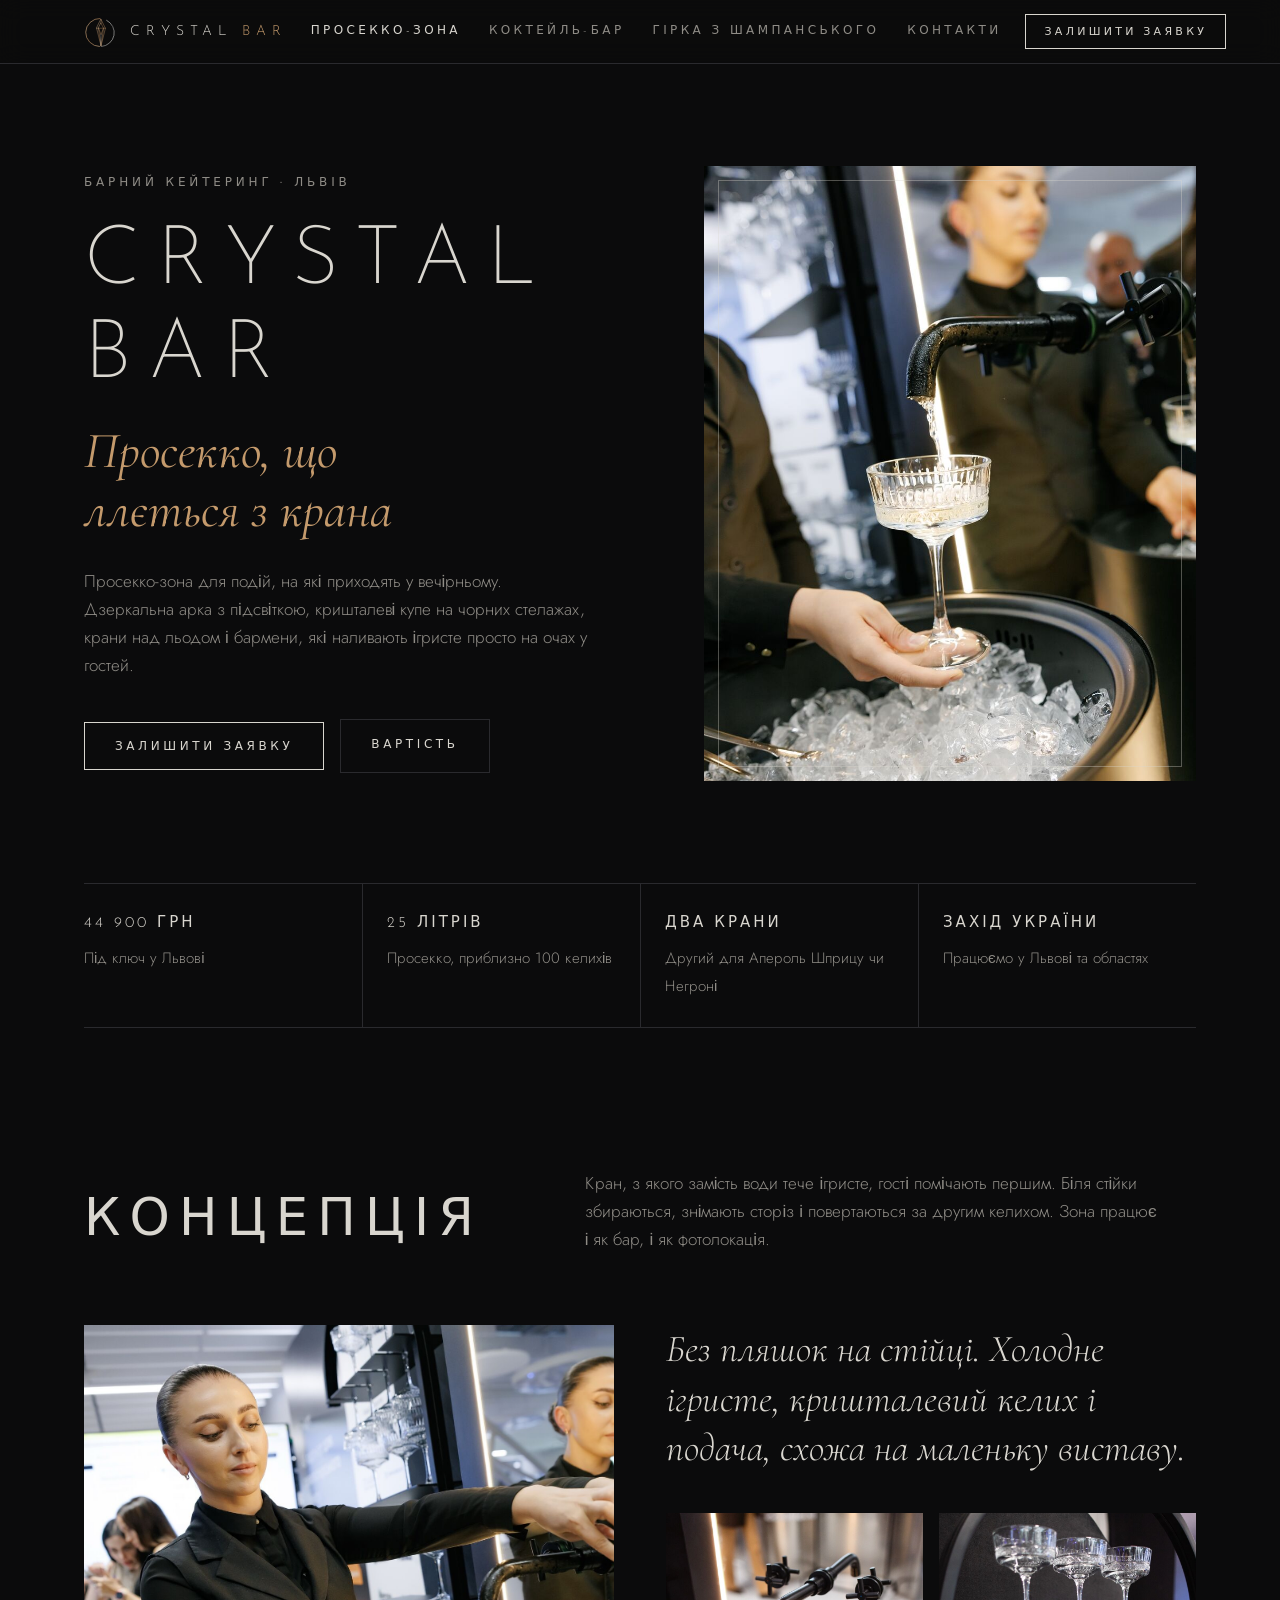
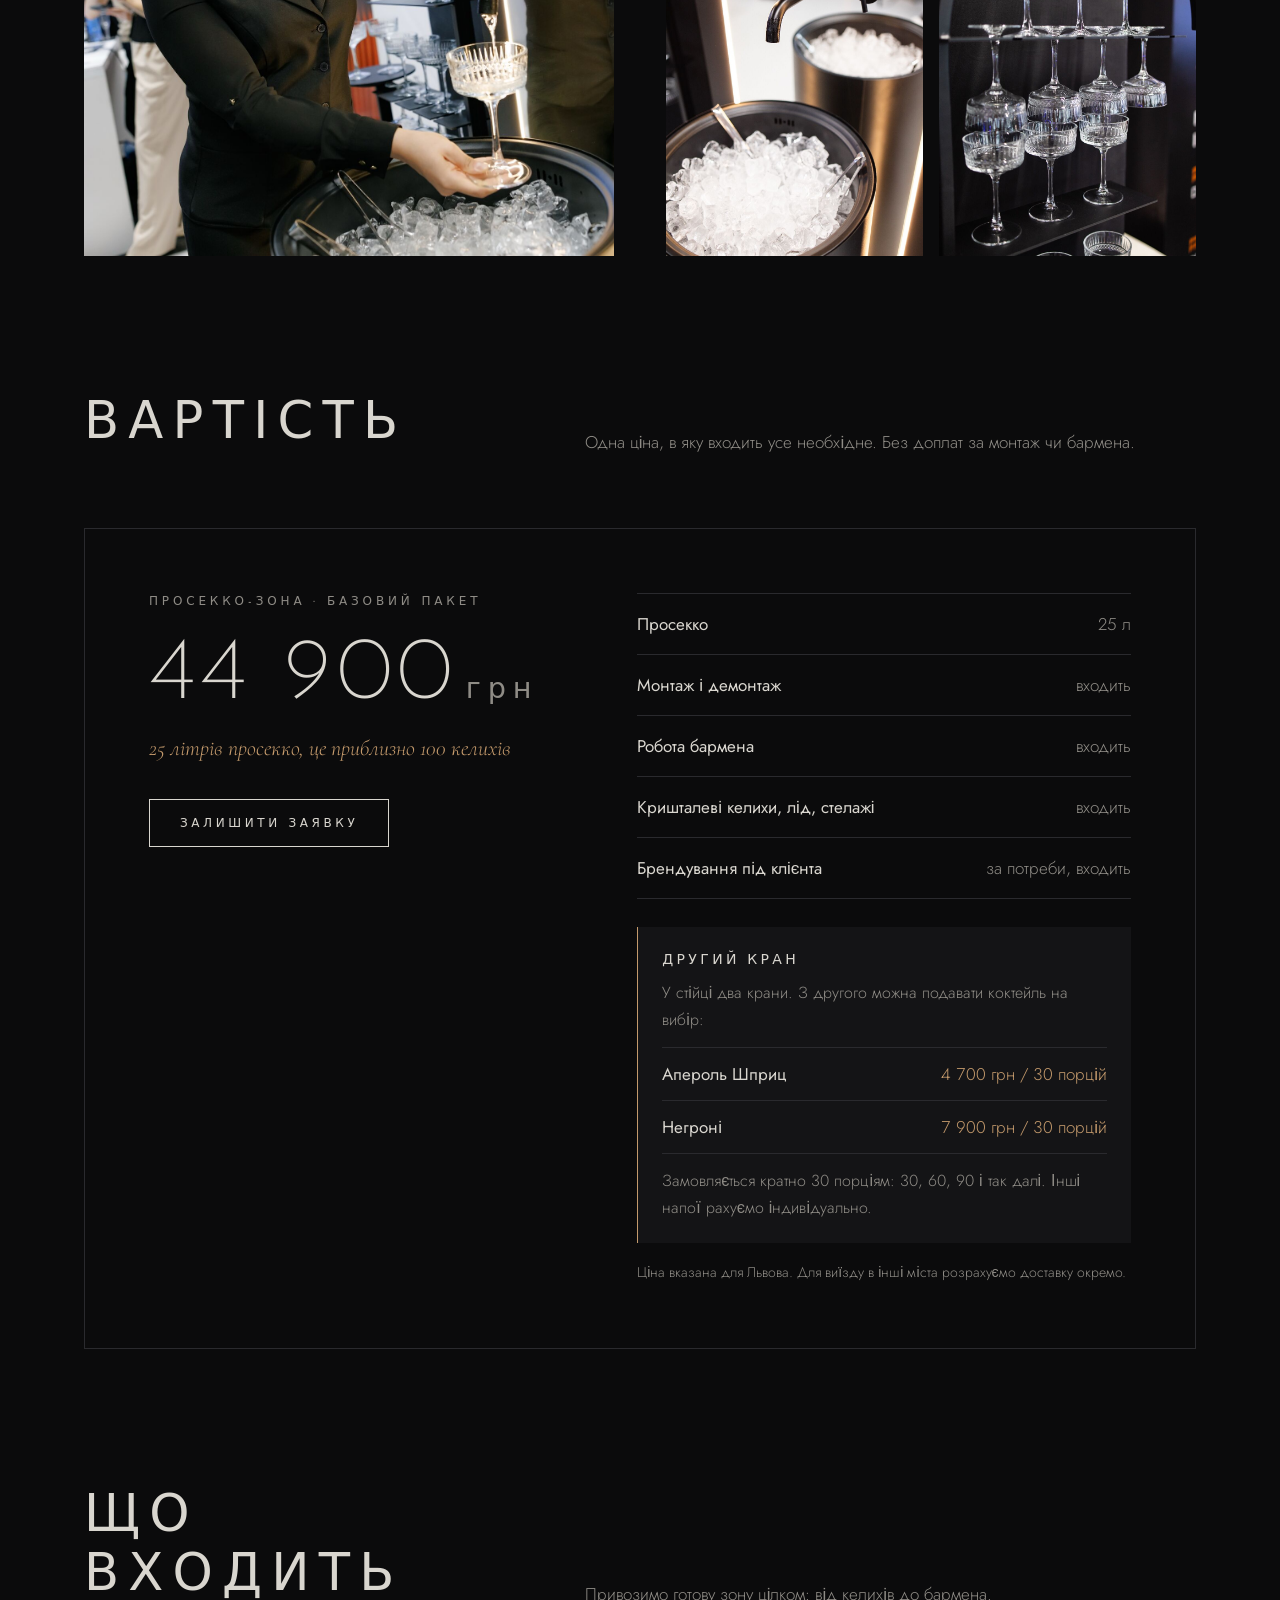
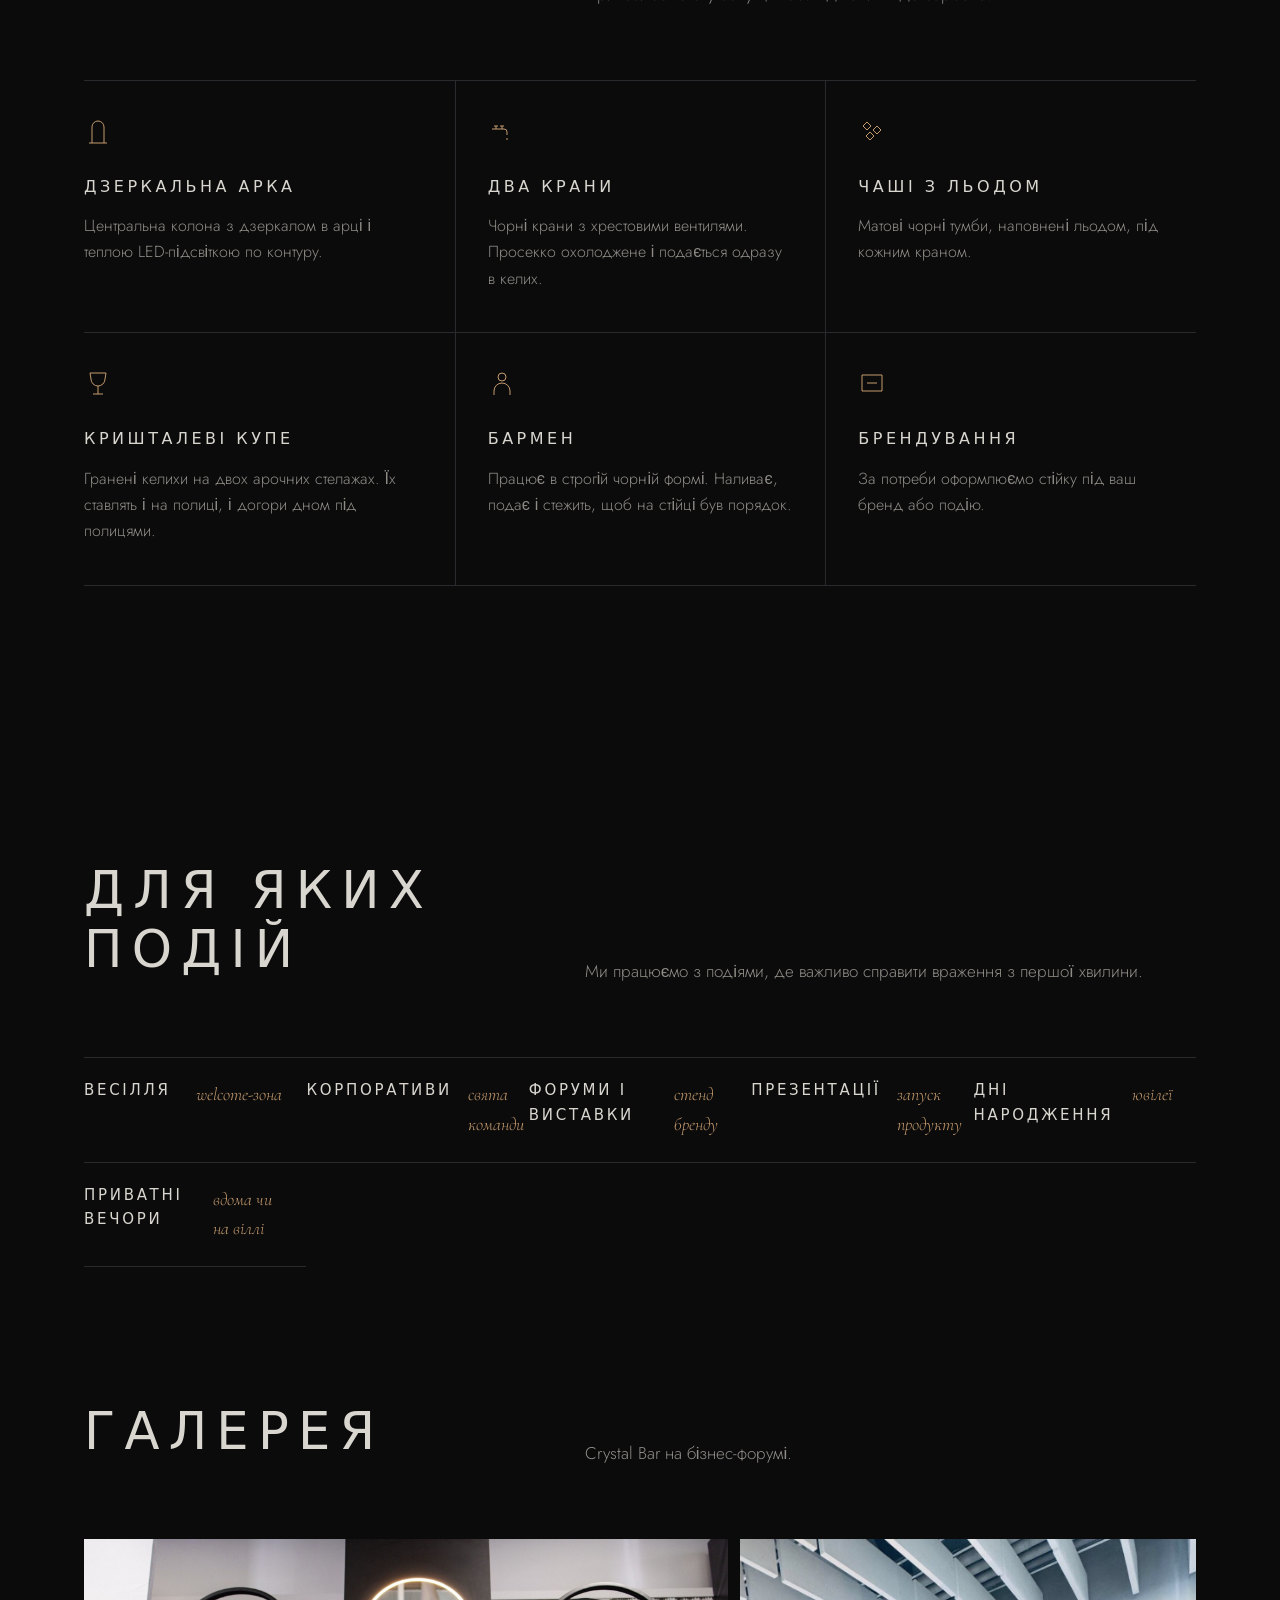
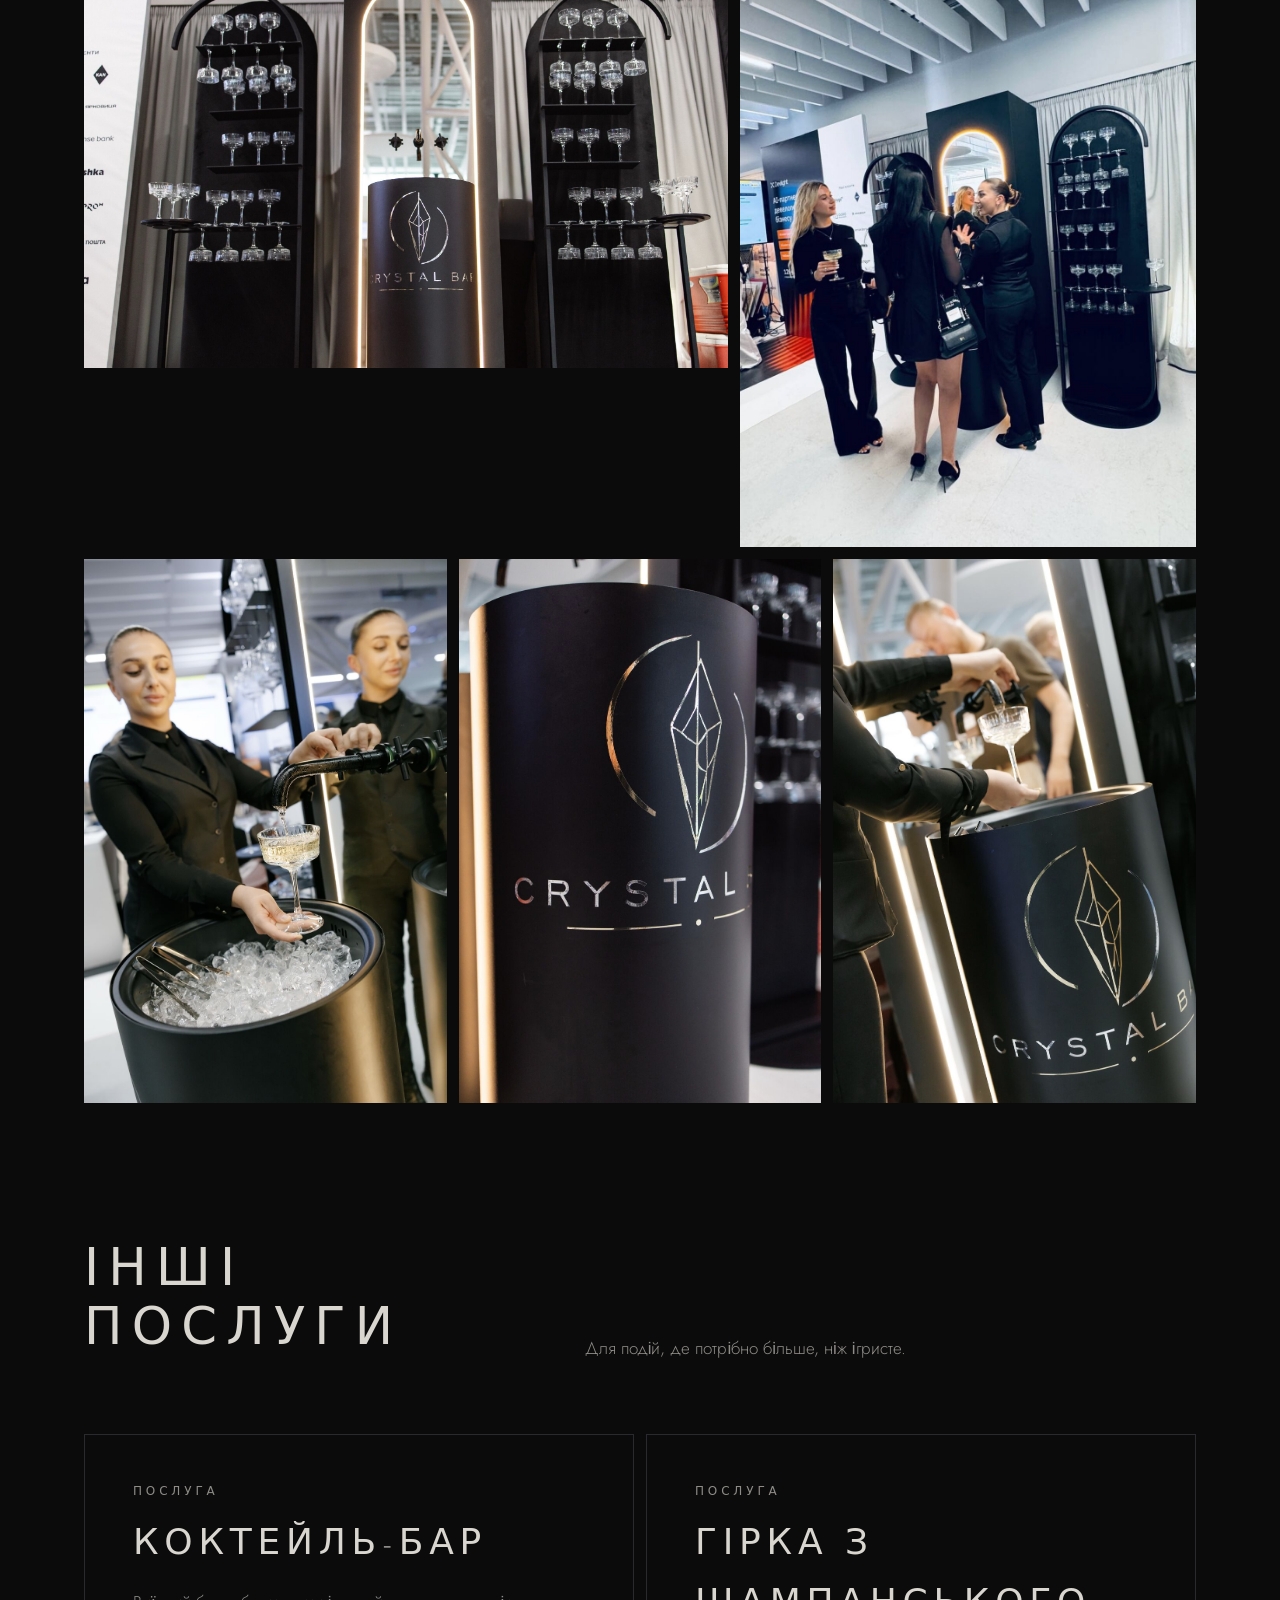
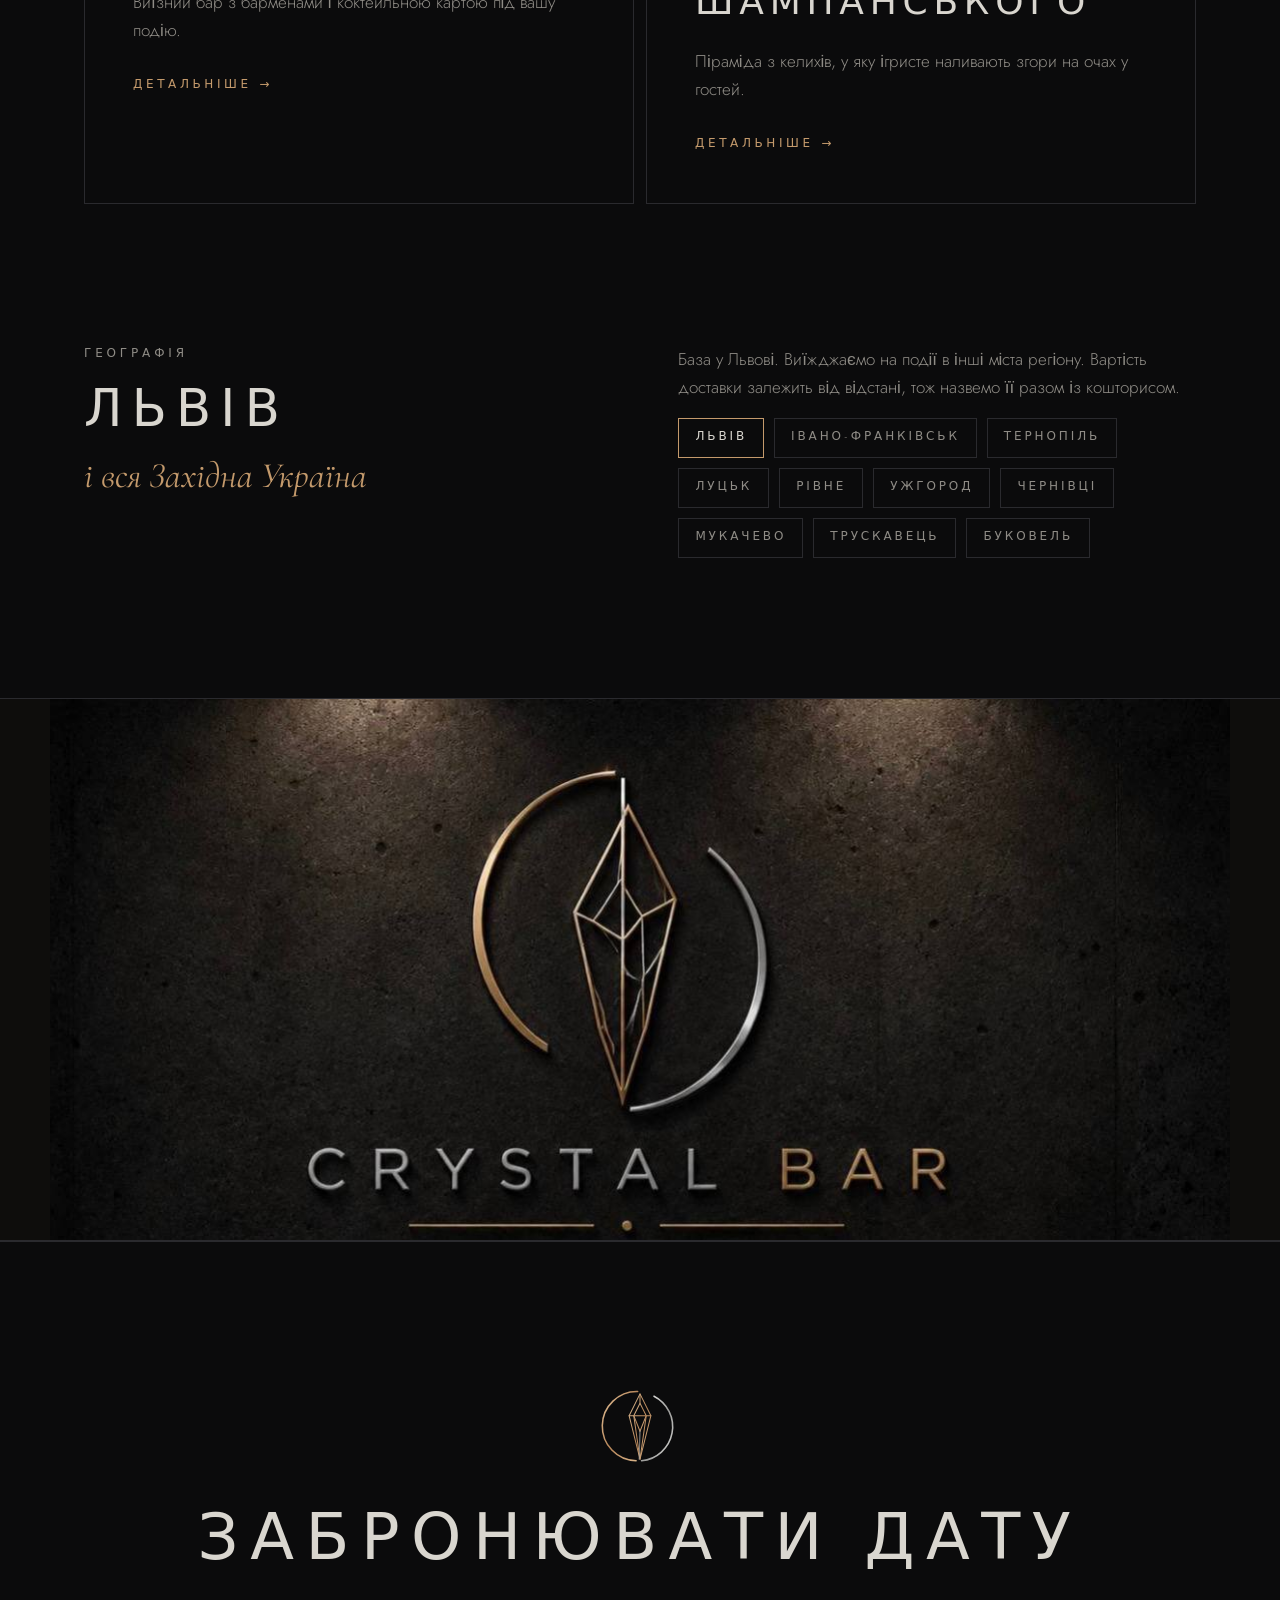
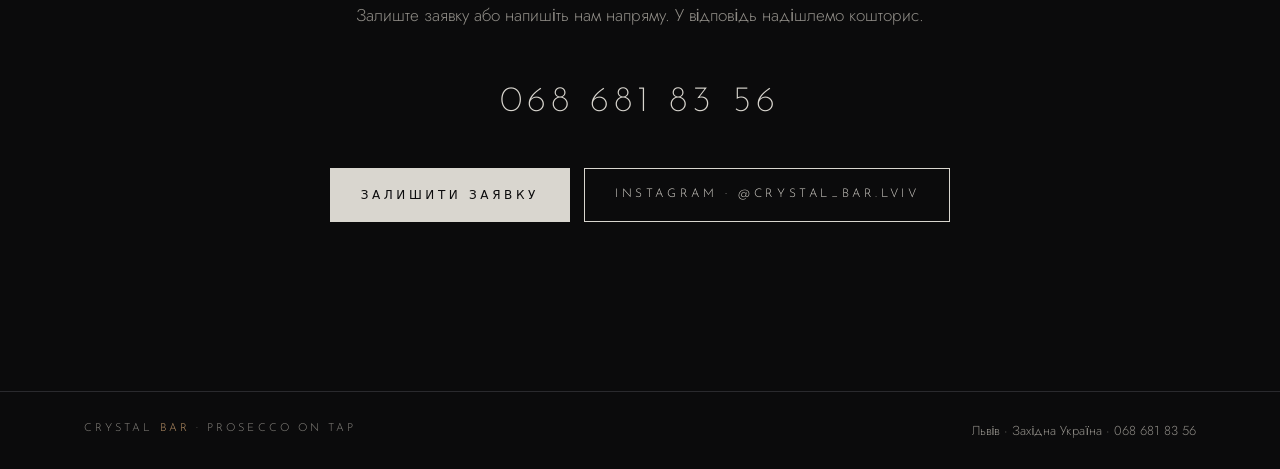
==== commit 0442ad63: "Remove logo details section with video Co-Authored-By: Claude Opus 5.5 <noreply@anthropic.com> Claud" ====
--- a/index.html
+++ b/index.html
@@ -462,16 +462,6 @@
     </div>
   </section>
 
-  <div class="shine">
-    <div style="padding:clamp(48px,8vw,96px) 0 clamp(48px,8vw,96px) var(--gutter)">
-      <video src="img/logo-shine.mp4" poster="img/logo-shine.jpg" autoplay muted loop playsinline aria-label="Логотип Crystal Bar на чорній тумбі"></video>
-    </div>
-    <div style="padding:clamp(48px,8vw,96px) var(--gutter)">
-      <div class="label" style="margin-bottom:20px">Деталі</div>
-      <h2 class="display">Срібло на матовому чорному</h2>
-      <p>Логотип на тумбі зроблено дзеркальною фольгою. Під світлом він виблискує так само, як кришталь на стелажах поруч. Стійка однаково добре вписується в зал ресторану, у виставковий павільйон і на весільний майданчик.</p>
-    </div>
-  </div>
 
   <section id="occasions">
     <div class="wrap">
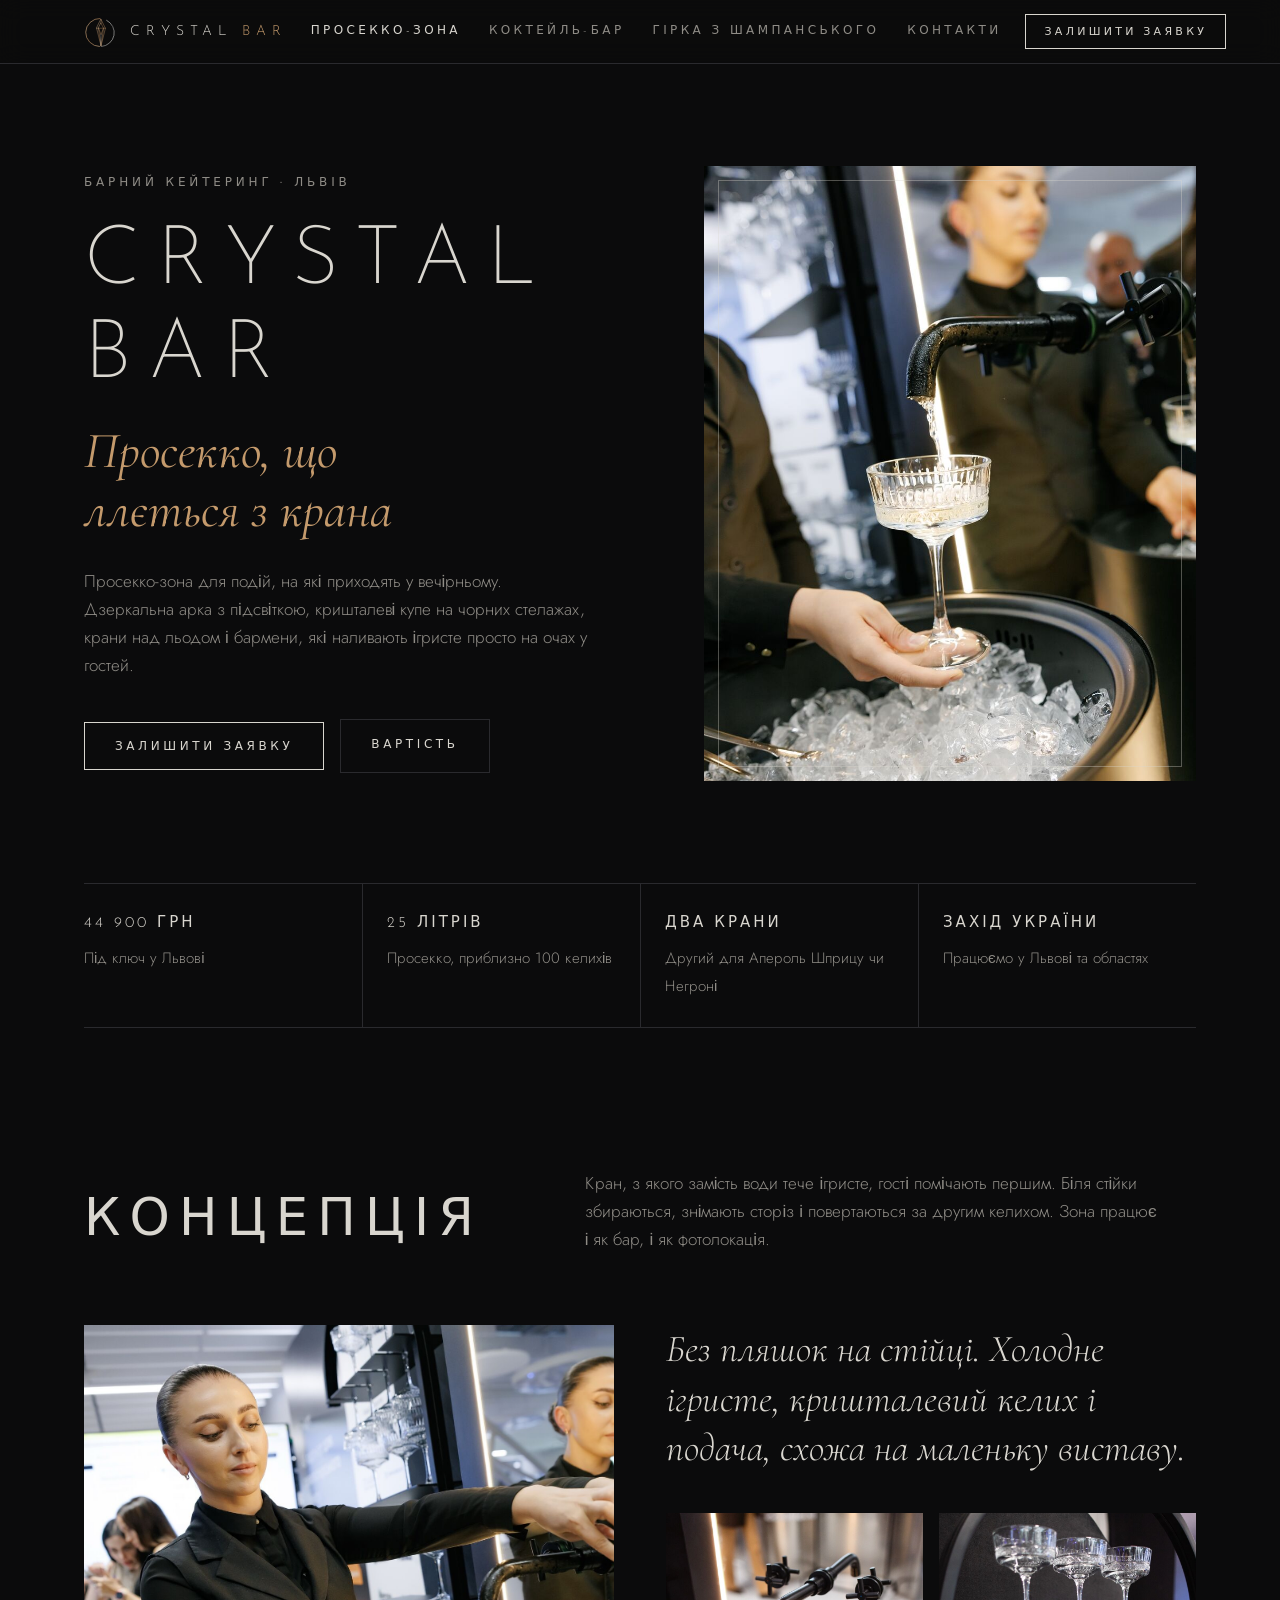
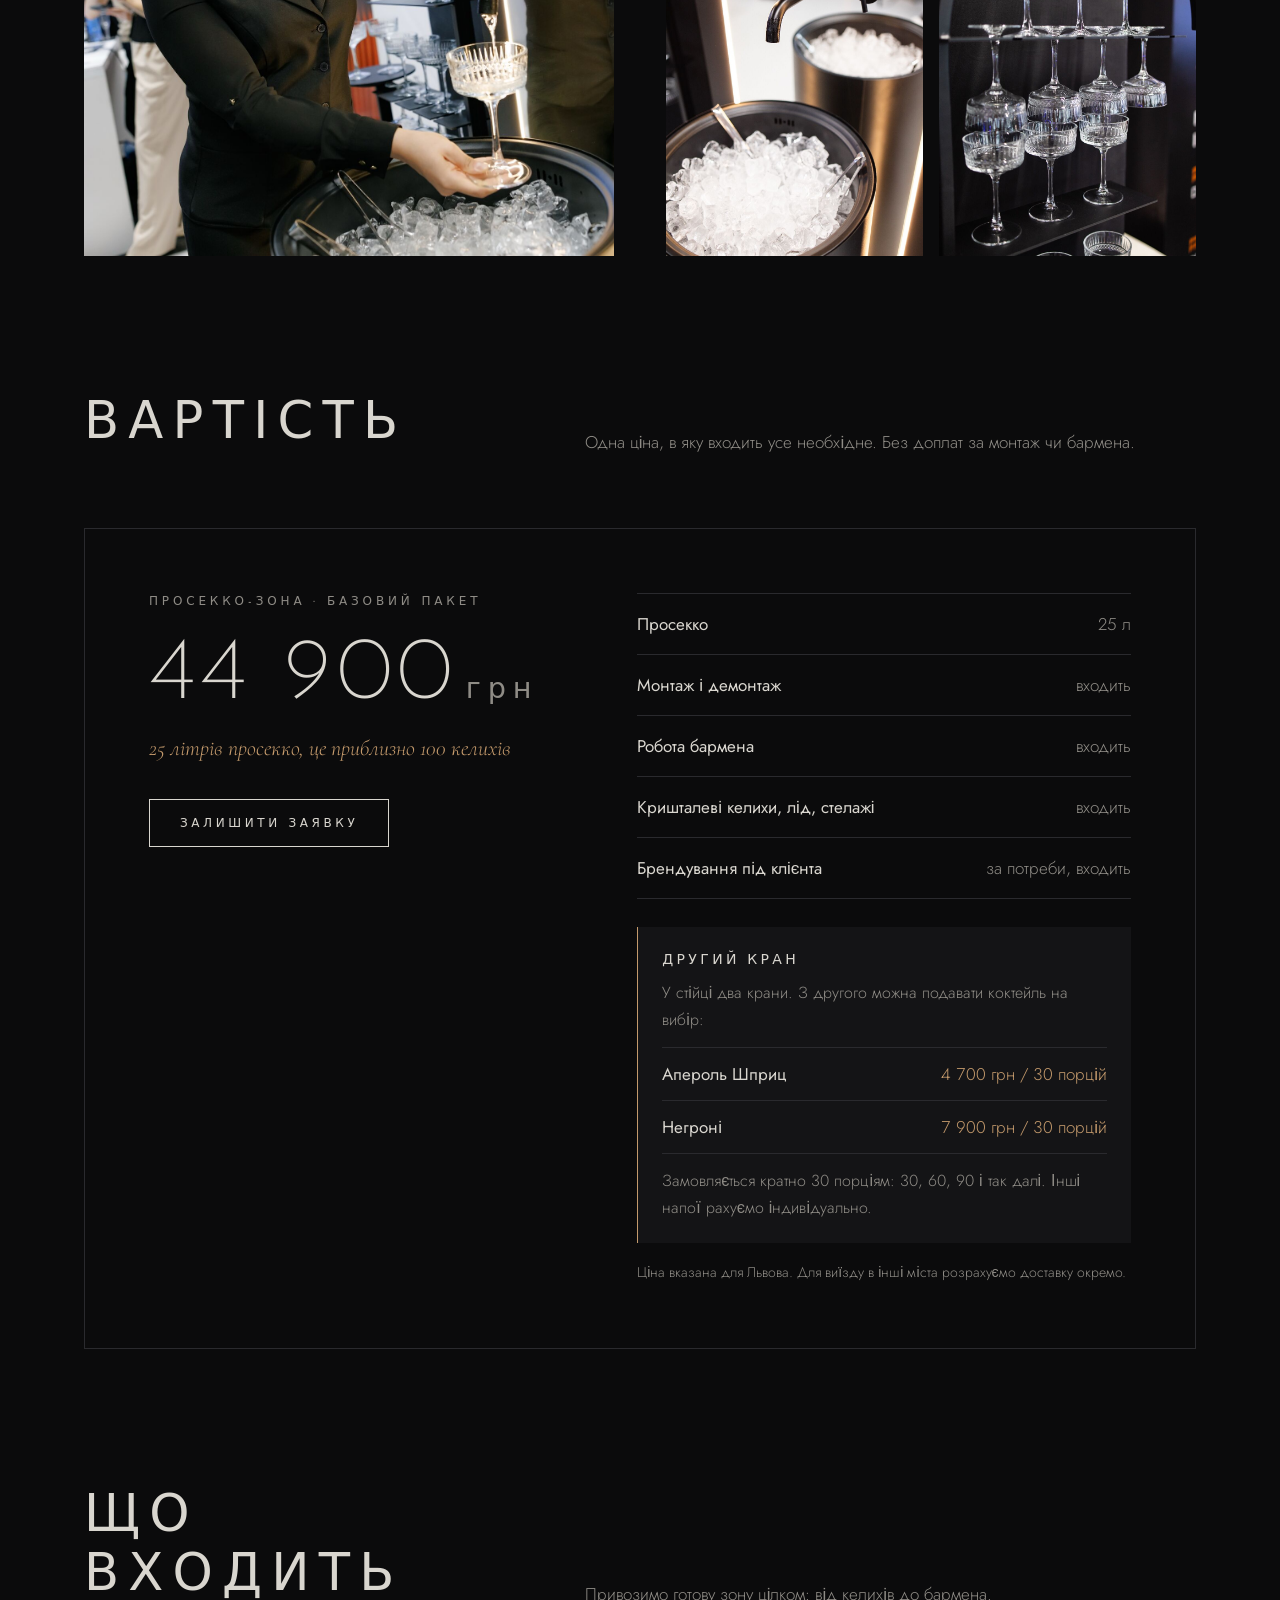
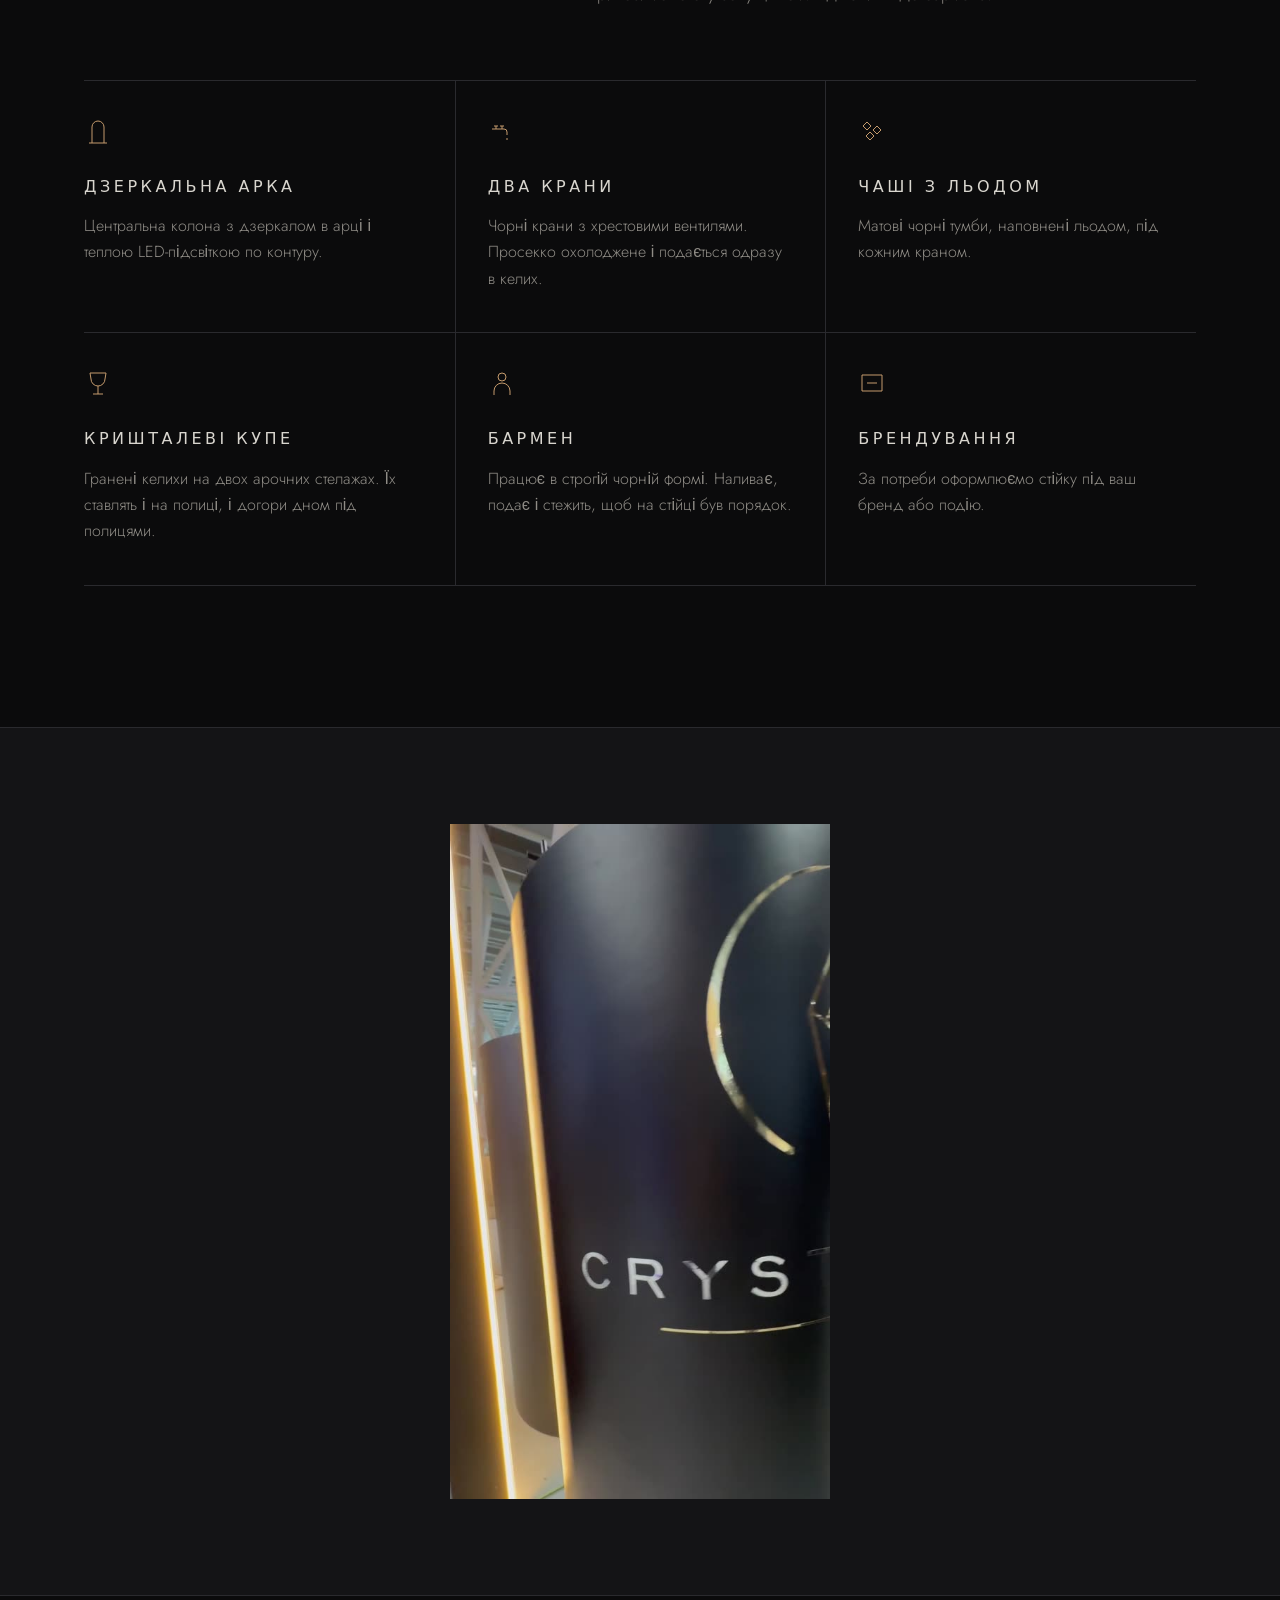
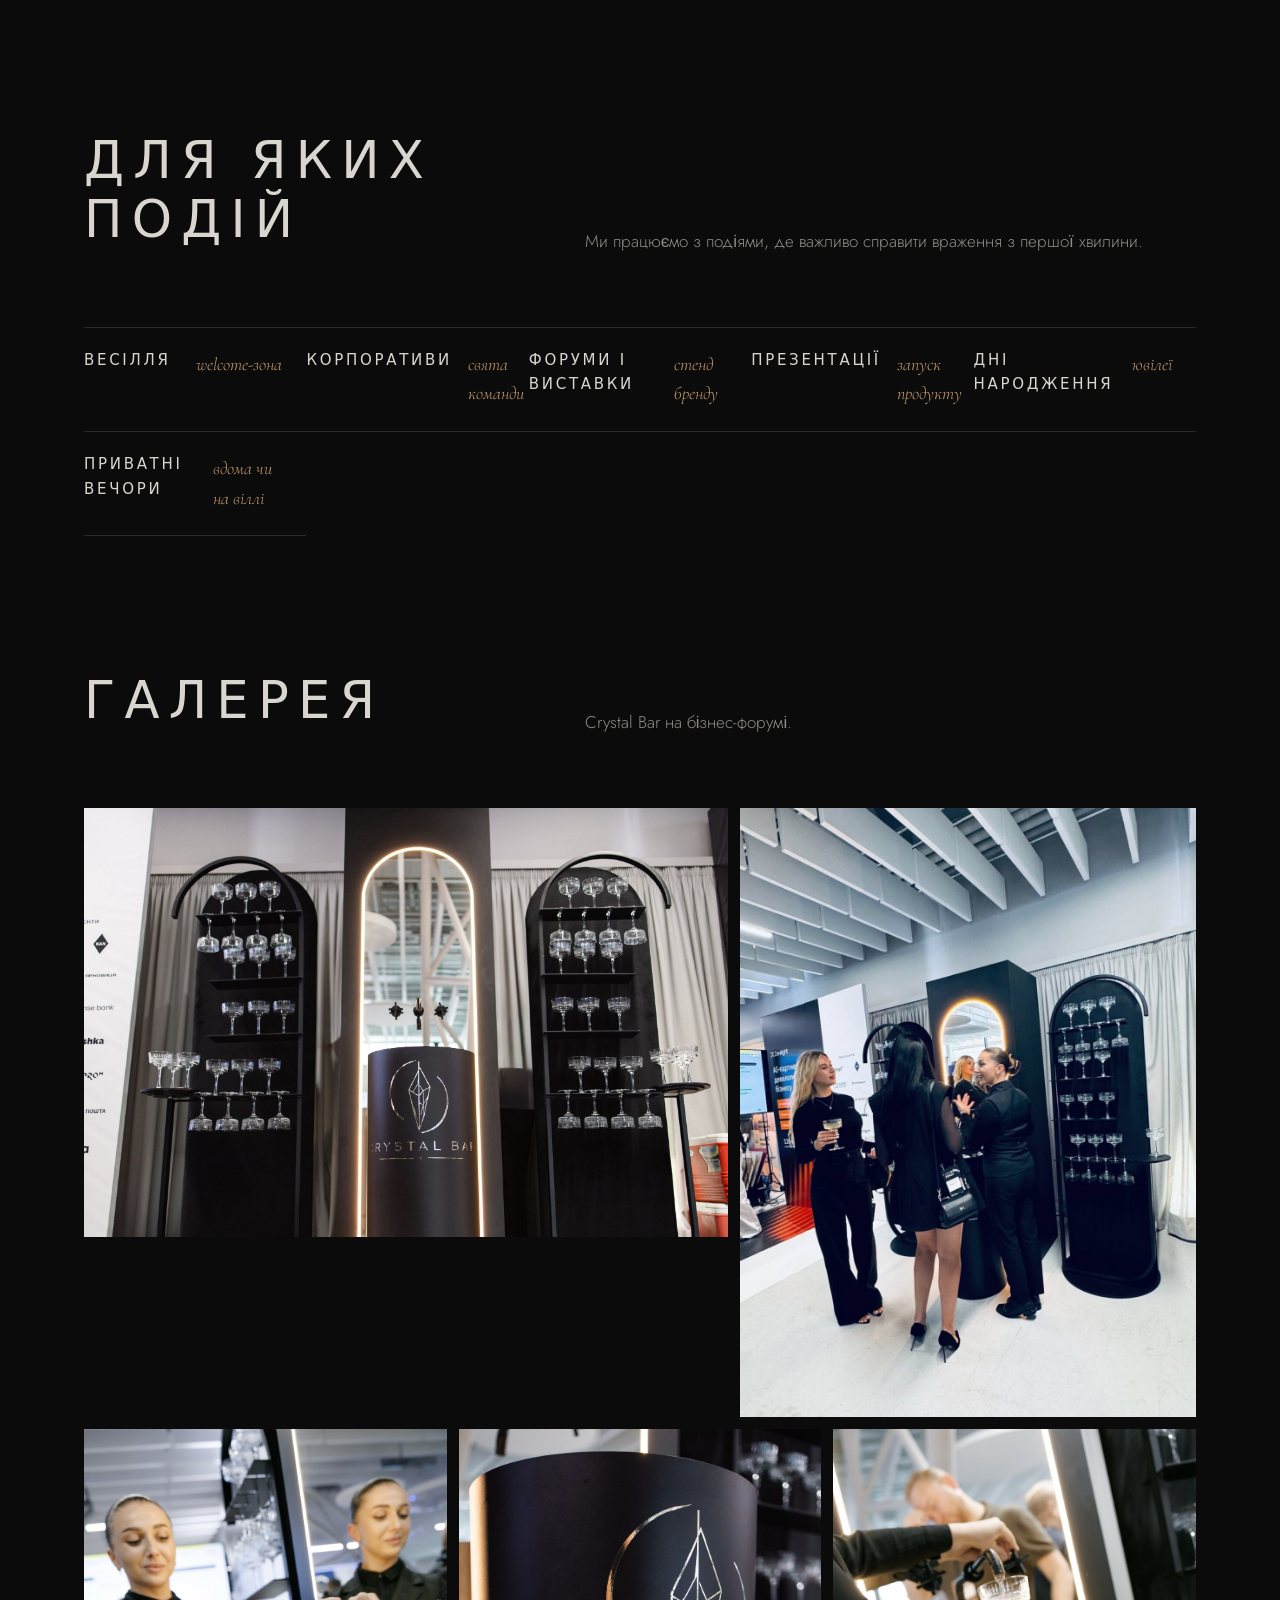
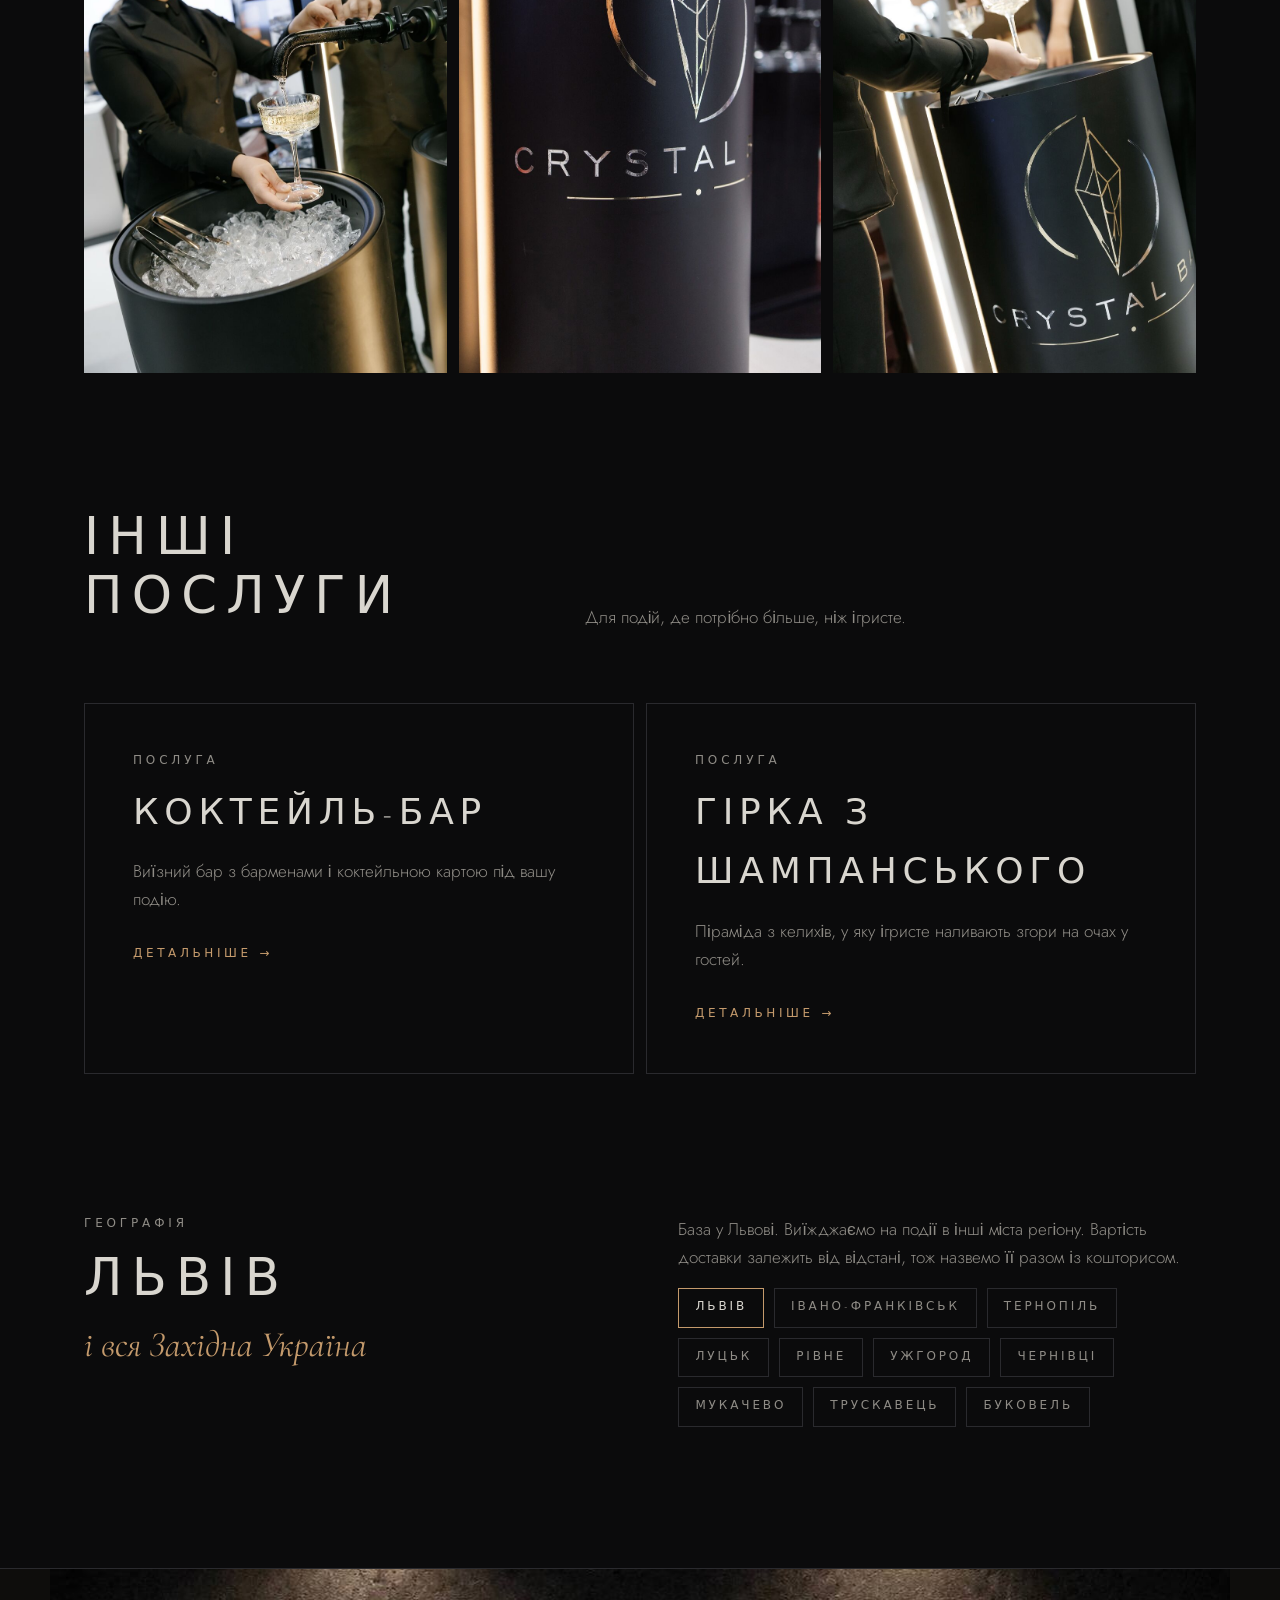
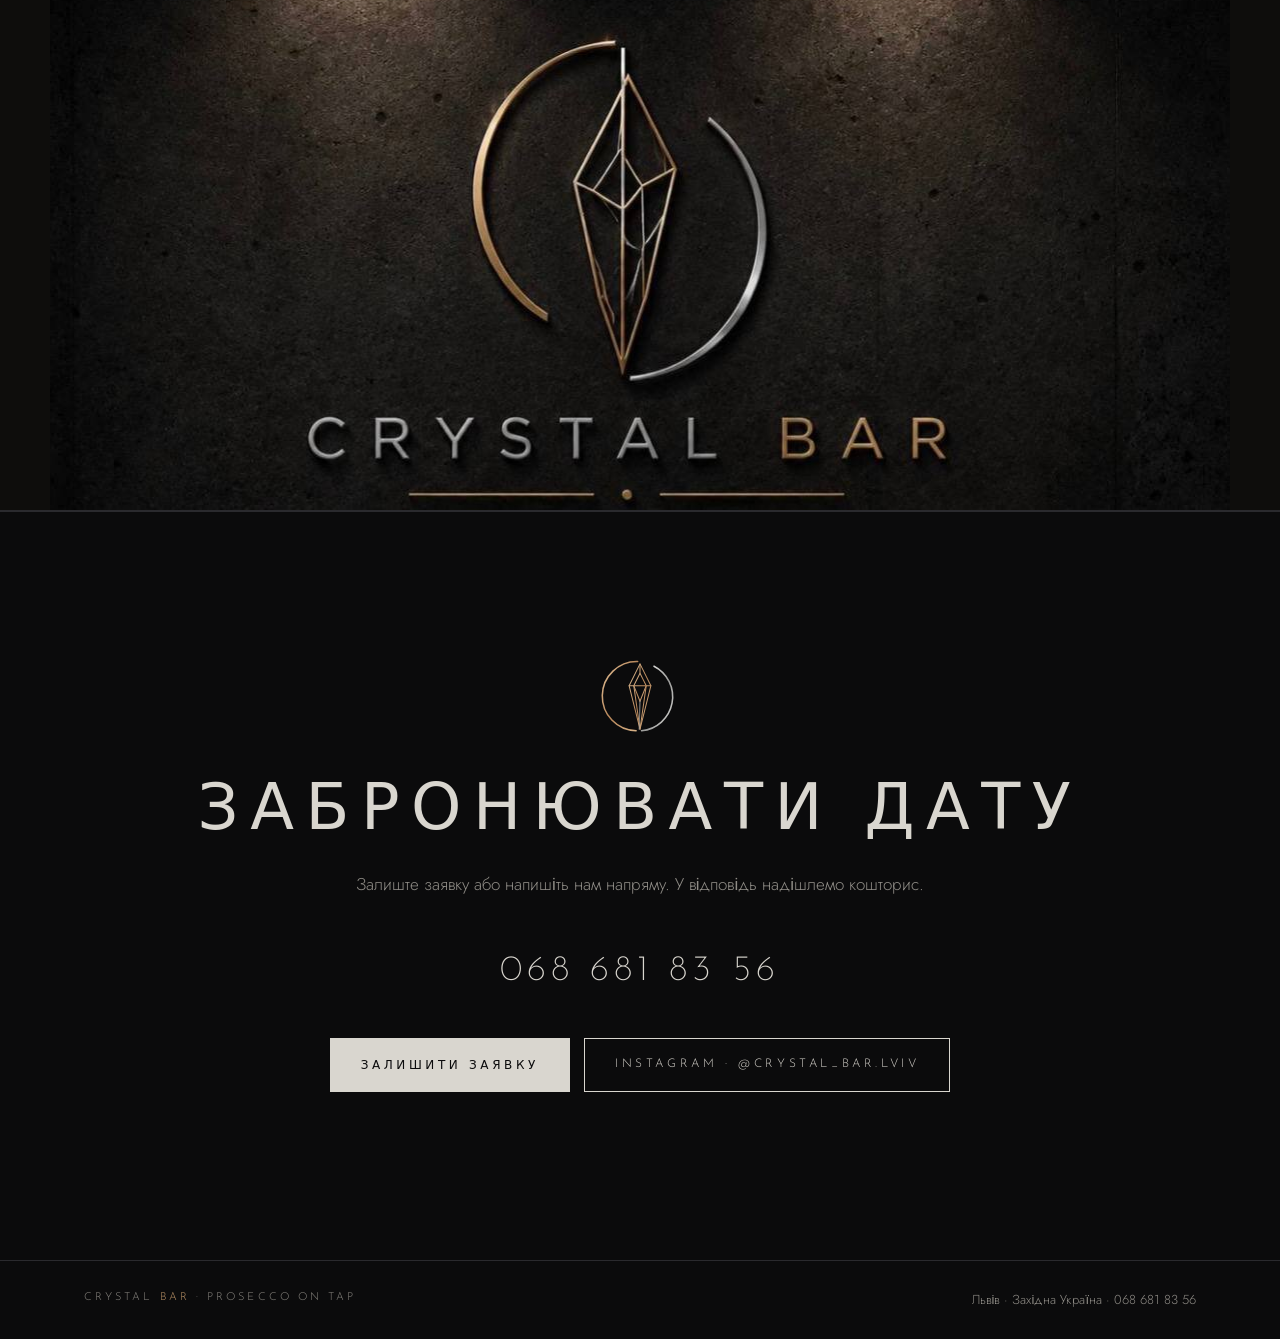
==== commit 8acdfb73: "Bring back logo video without text; play it when scrolled into view Co-Authored-By: Claude Opus 5.5 " ====
--- a/index.html
+++ b/index.html
@@ -15,6 +15,9 @@
 .price .addon .taps li{display:flex;flex-wrap:wrap;justify-content:space-between;gap:4px 16px;padding:12px 0;border-bottom:1px solid var(--line)}
 .price .addon .taps b{font-weight:400;color:var(--foil)}
 .price .addon .taps span{color:var(--champagne);font-variant-numeric:tabular-nums}
+.shine.shine-solo{display:flex;justify-content:center;padding:clamp(48px,8vw,96px) var(--gutter)}
+.shine-solo video{max-width:380px;width:100%}
+@media (max-width:760px){.shine-solo video{max-width:300px}}
 </style>
 </head>
 <body>
@@ -462,6 +465,10 @@
     </div>
   </section>
 
+
+  <div class="shine shine-solo">
+    <video id="logo-video" src="img/logo-shine.mp4" poster="img/logo-shine.jpg" muted loop playsinline preload="metadata" aria-label="Логотип Crystal Bar на чорній тумбі"></video>
+  </div>
 
   <section id="occasions">
     <div class="wrap">
@@ -865,6 +872,16 @@
     try{navigator.clipboard.writeText(pre.textContent).then(ok,fallback);}catch(_){fallback();}
   });
   document.getElementById('m-back').addEventListener('click',()=>{formWrap.hidden=false;done.hidden=true;});
+  /* відео з логотипом: грає, коли видно на екрані, і зупиняється, коли ні */
+  const lv=document.getElementById('logo-video');
+  if(lv){
+    const reduce=window.matchMedia&&matchMedia('(prefers-reduced-motion: reduce)').matches;
+    if(!reduce&&'IntersectionObserver' in window){
+      new IntersectionObserver(es=>es.forEach(en=>{
+        if(en.isIntersecting){const p=lv.play();if(p&&p.catch)p.catch(()=>{});}else lv.pause();
+      }),{threshold:.5}).observe(lv);
+    }
+  }
 })();
 </script>
 
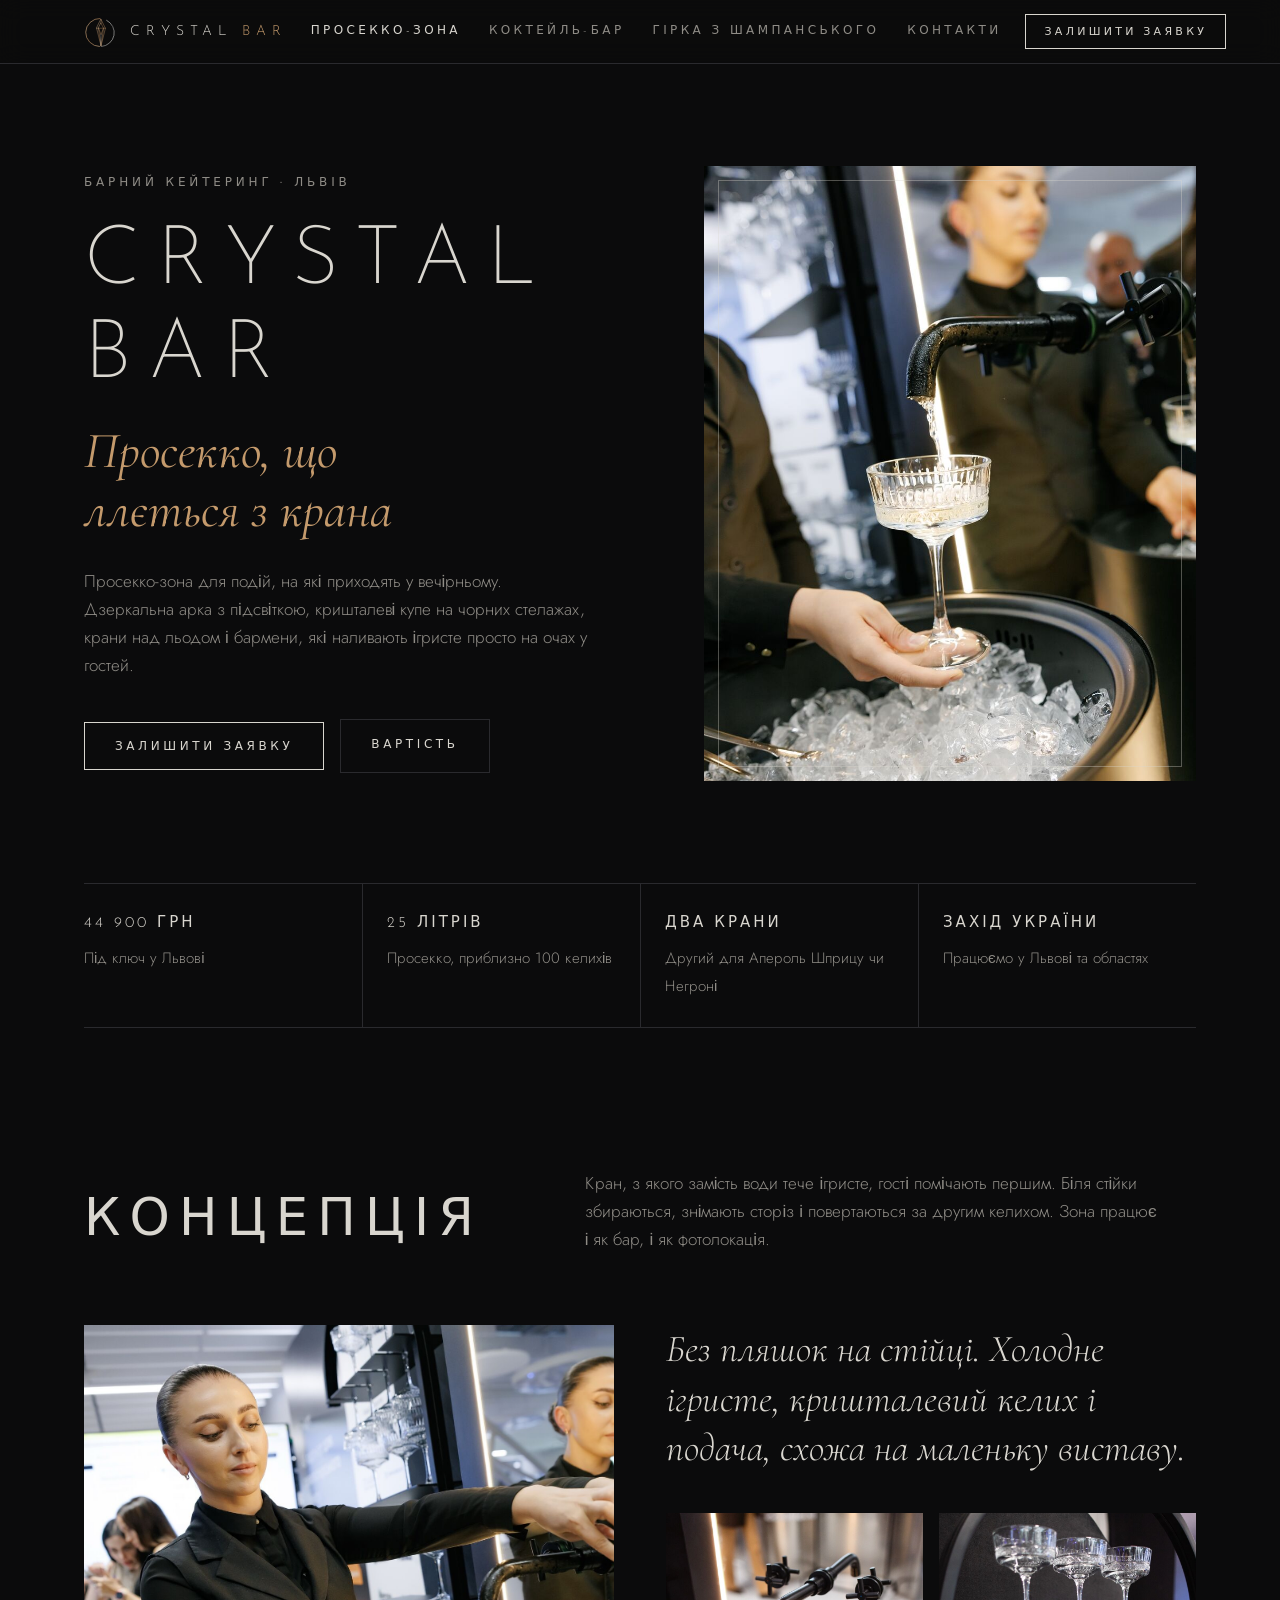
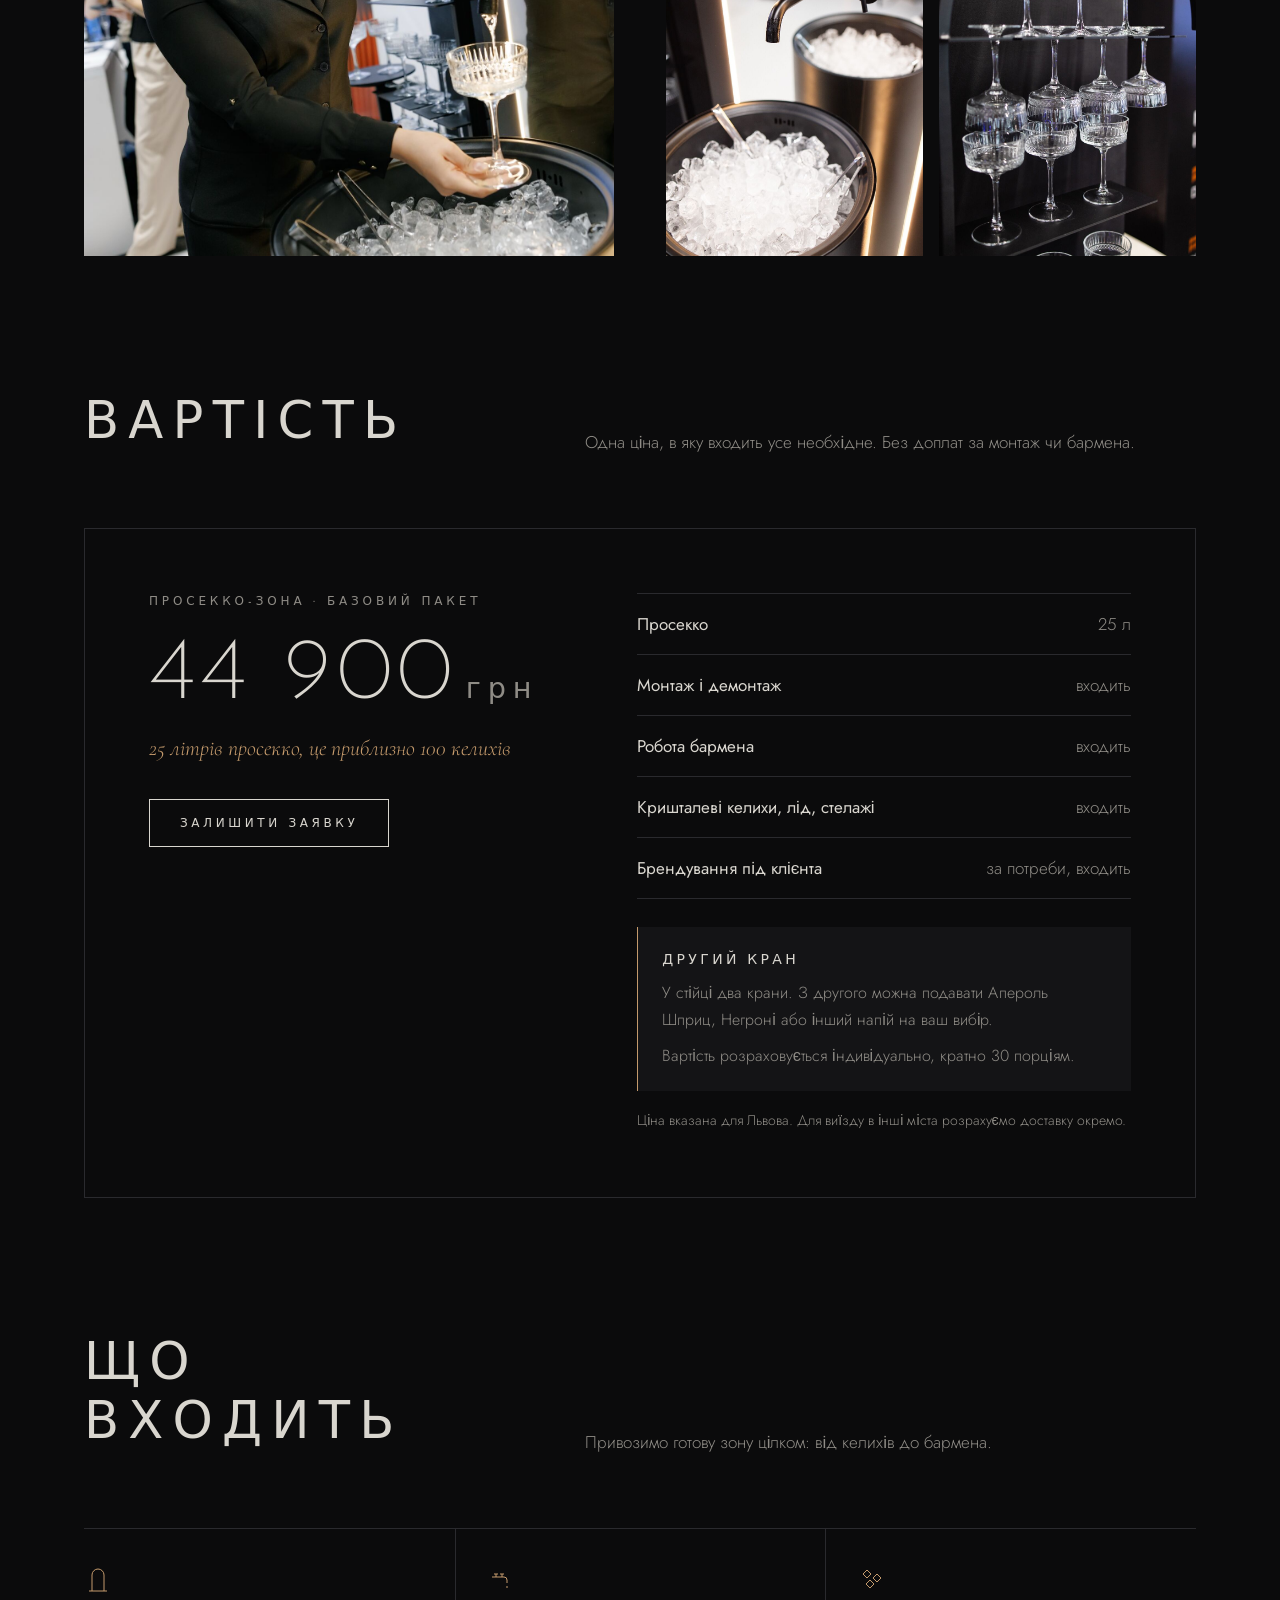
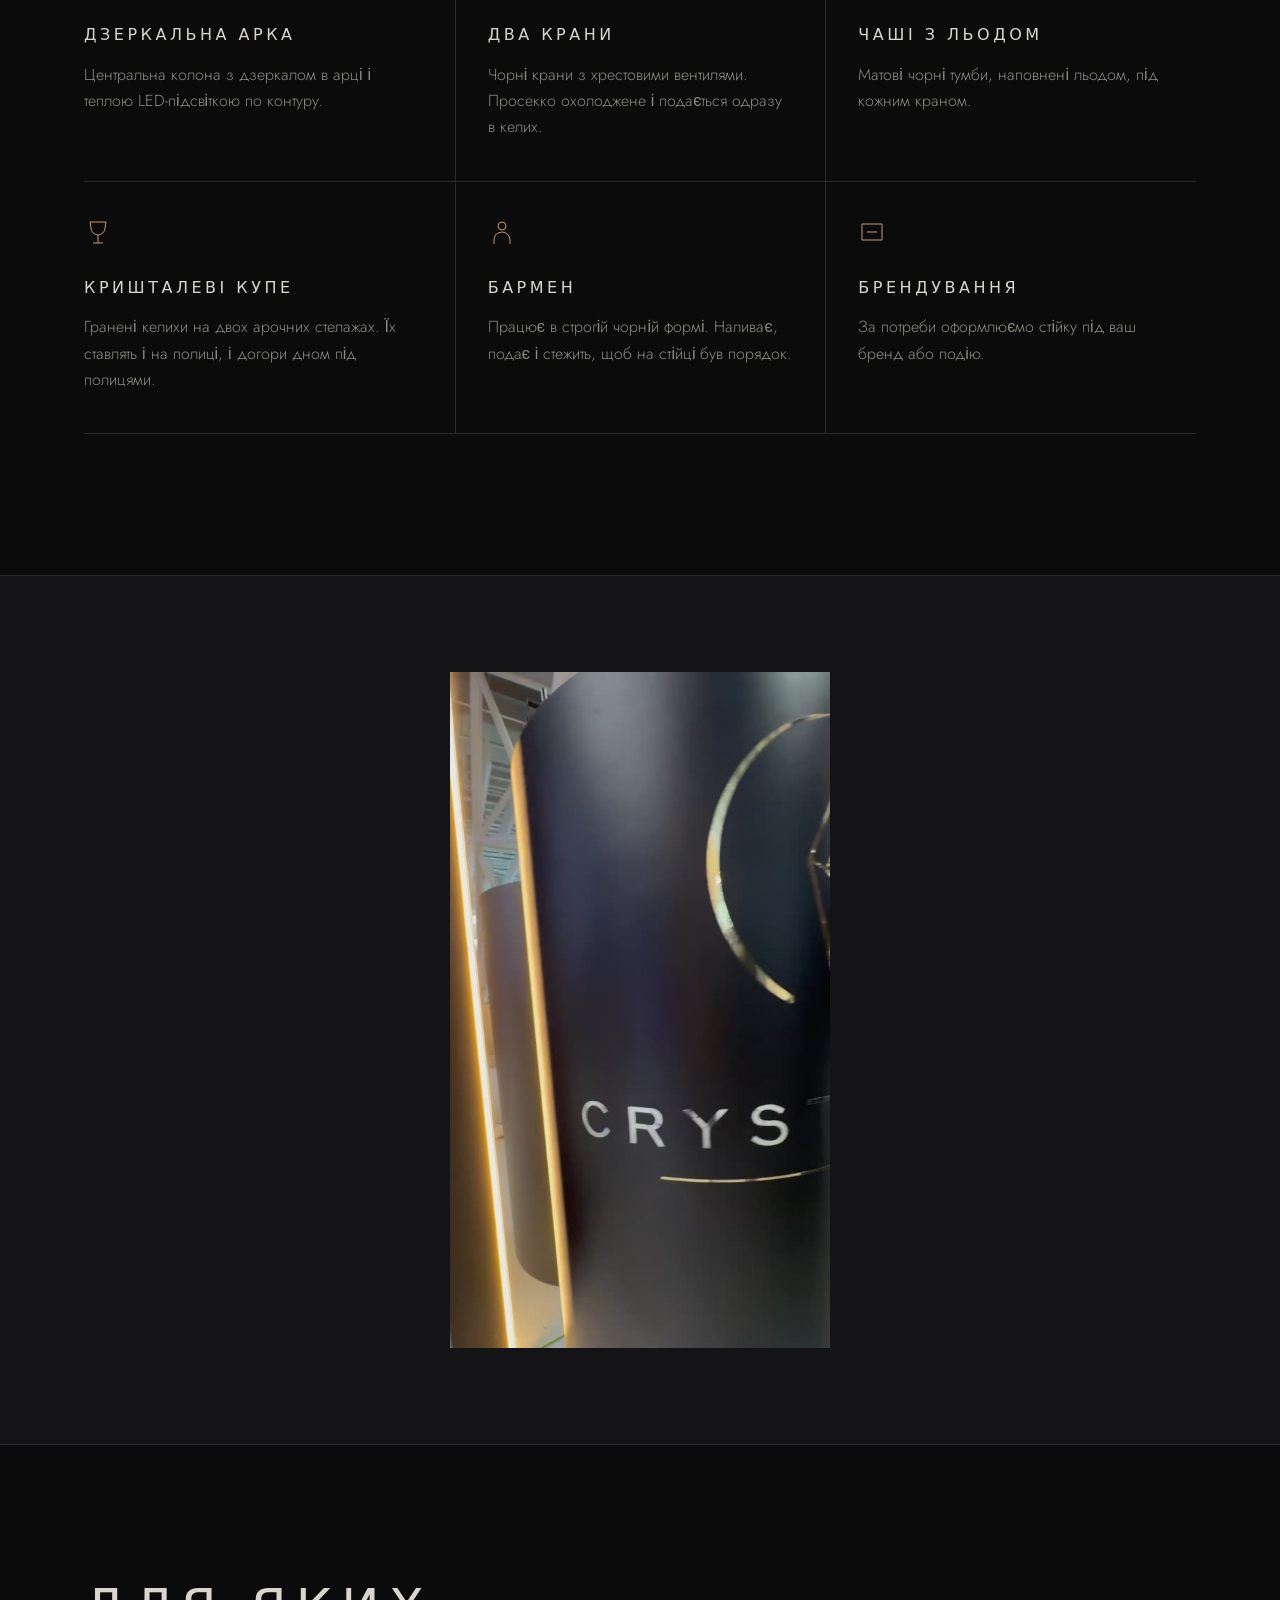
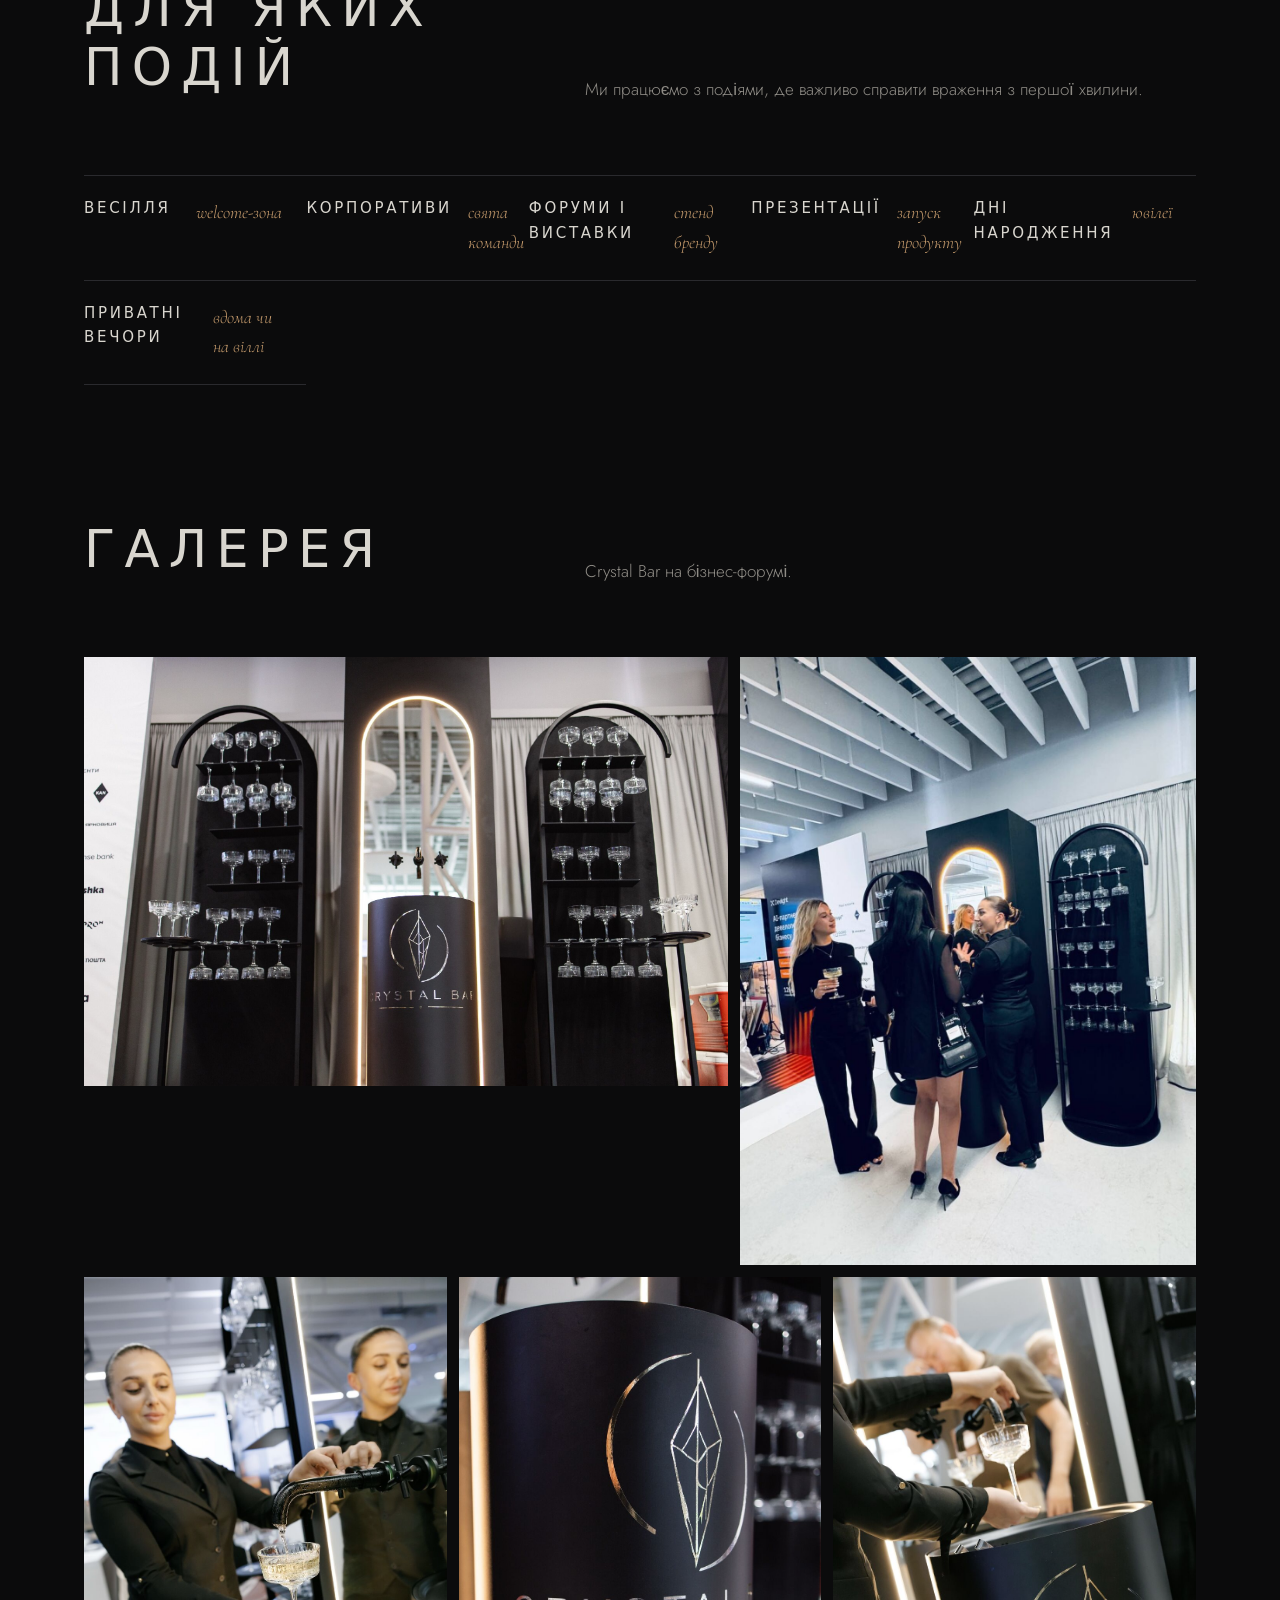
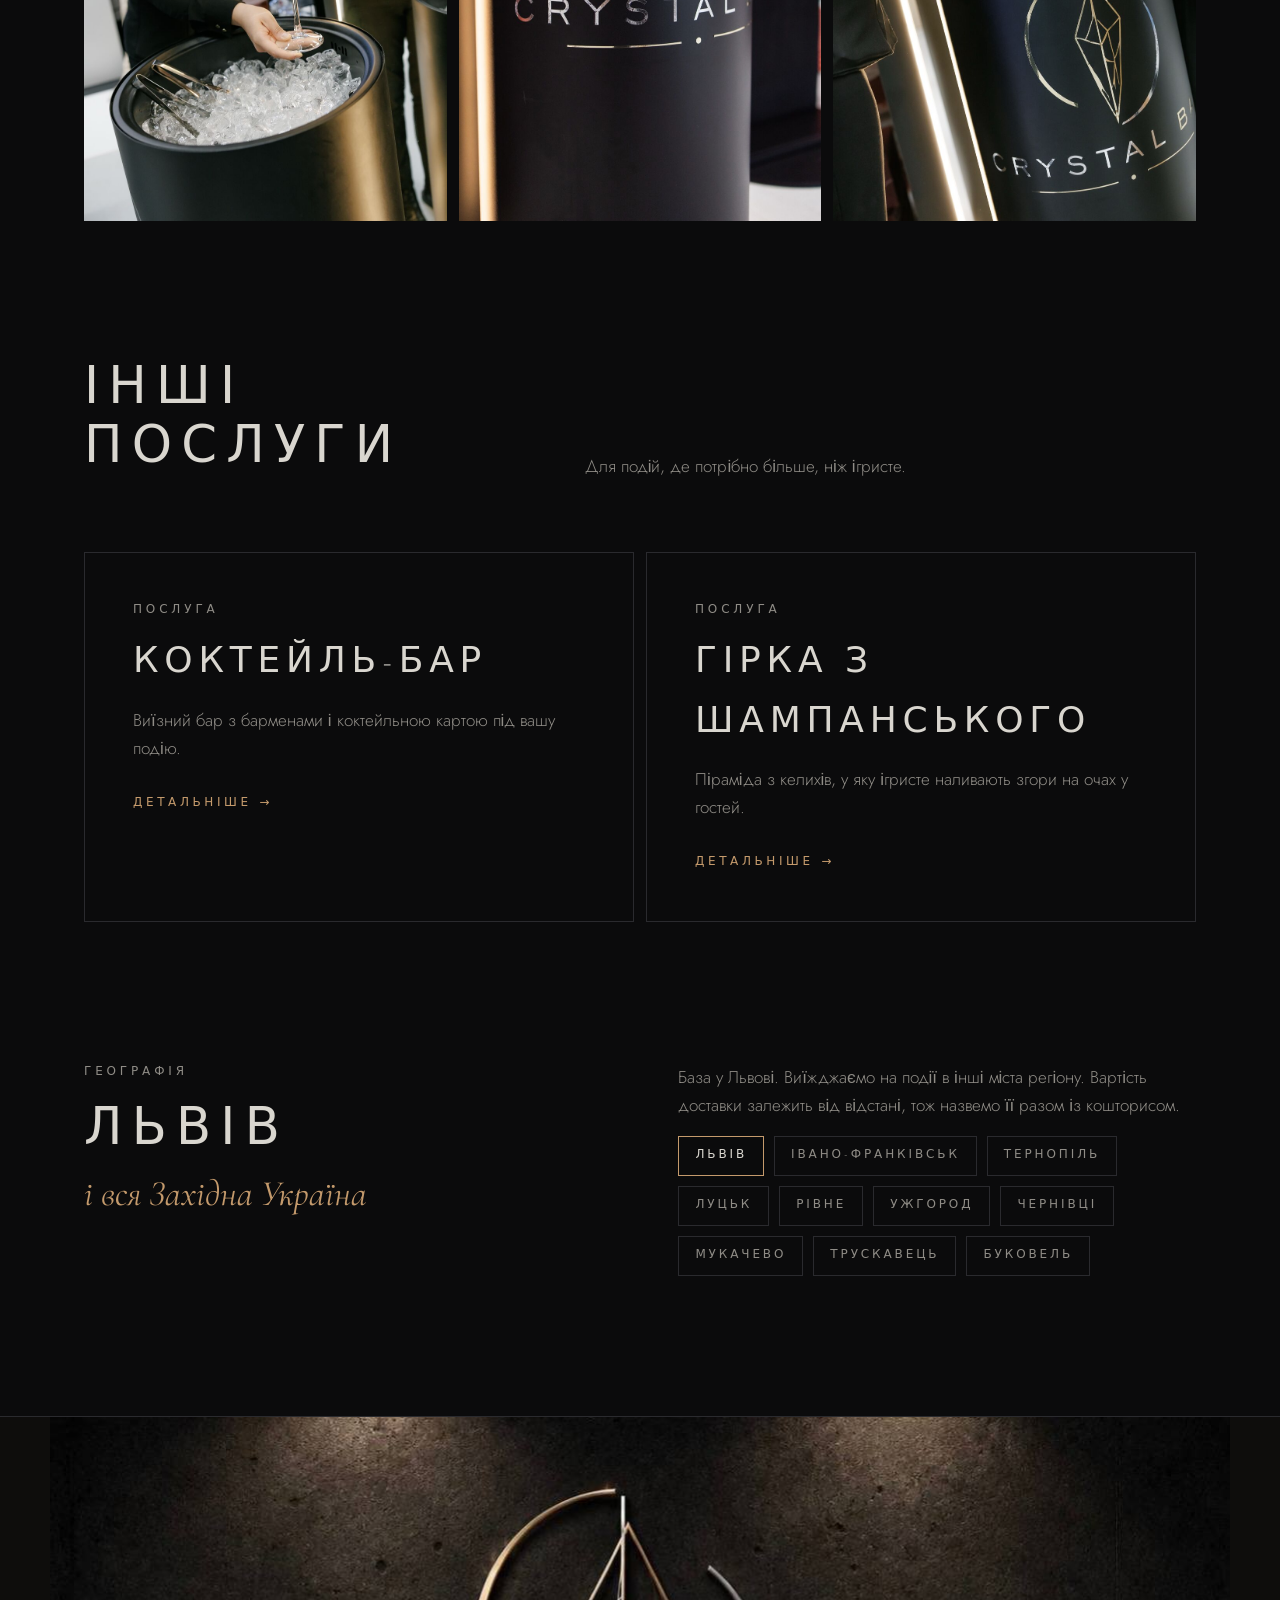
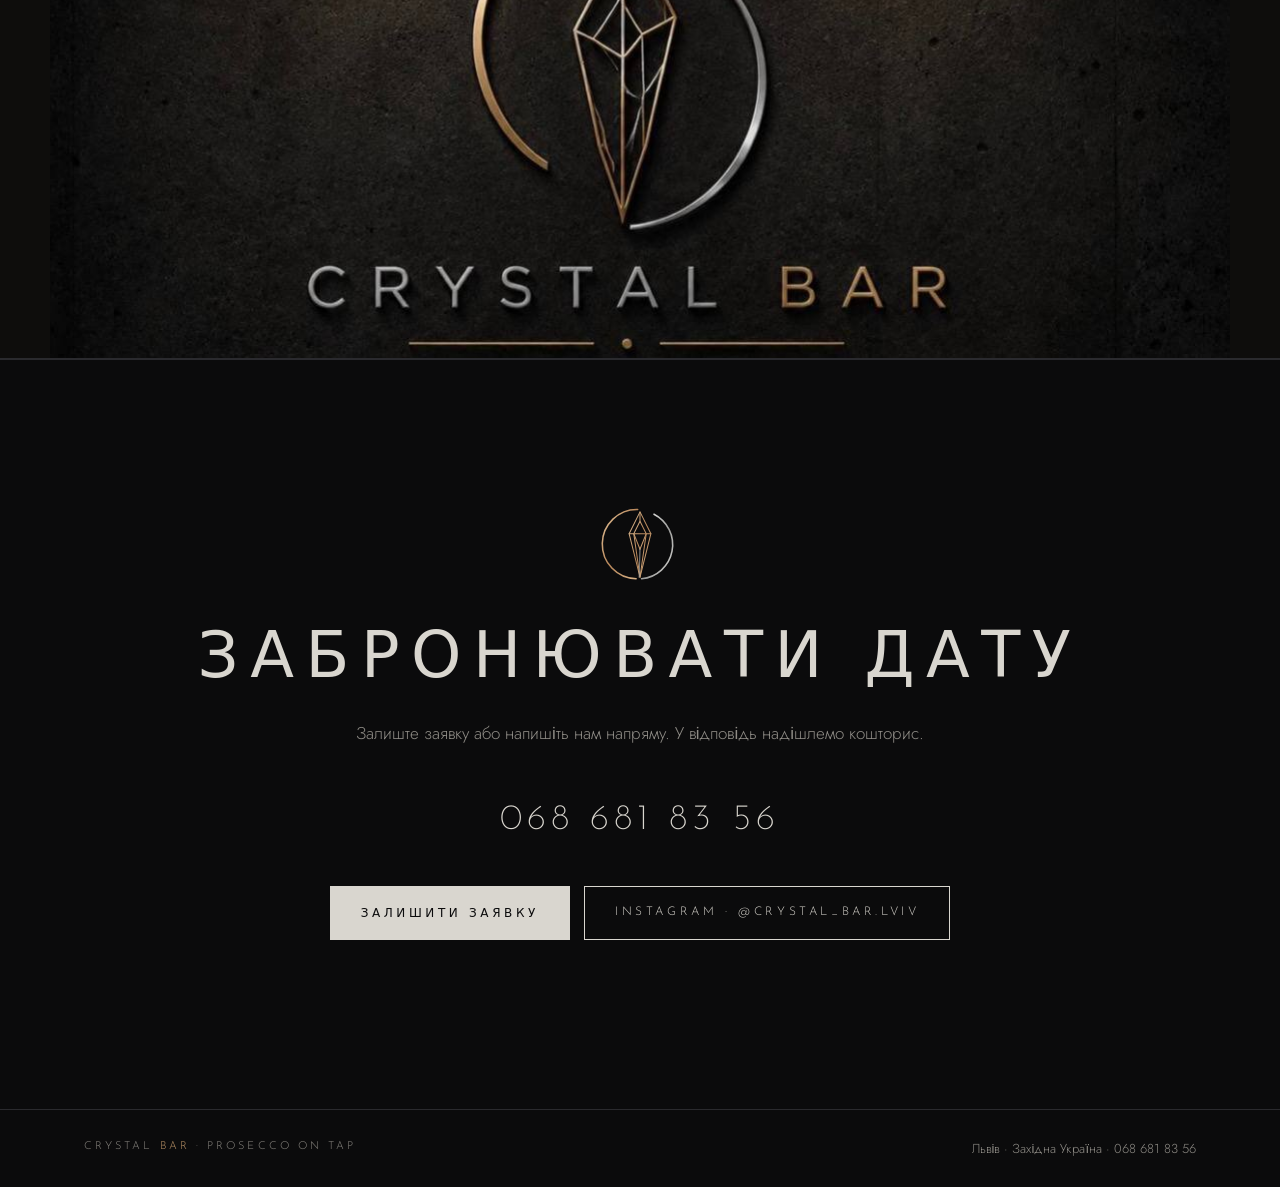
==== commit e10adffa: "Second tap: replace cocktail prices with individual pricing note Co-Authored-By: Claude Opus 5.5 <no" ====
--- a/index.html
+++ b/index.html
@@ -411,12 +411,8 @@
           </ul>
           <div class="addon">
             <h3>Другий кран</h3>
-            <p>У стійці два крани. З другого можна подавати коктейль на вибір:</p>
-            <ul class="taps">
-              <li><b>Апероль Шприц</b><span>4 700 грн / 30 порцій</span></li>
-              <li><b>Негроні</b><span>7 900 грн / 30 порцій</span></li>
-            </ul>
-            <p>Замовляється кратно 30 порціям: 30, 60, 90 і так далі. Інші напої рахуємо індивідуально.</p>
+            <p>У стійці два крани. З другого можна подавати Апероль Шприц, Негроні або інший напій на ваш вибір.</p>
+            <p style="margin-top:10px">Вартість розраховується індивідуально, кратно 30 порціям.</p>
           </div>
           <p style="color:var(--muted);font-size:14px;margin:18px 0 0">Ціна вказана для Львова. Для виїзду в інші міста розрахуємо доставку окремо.</p>
         </div>
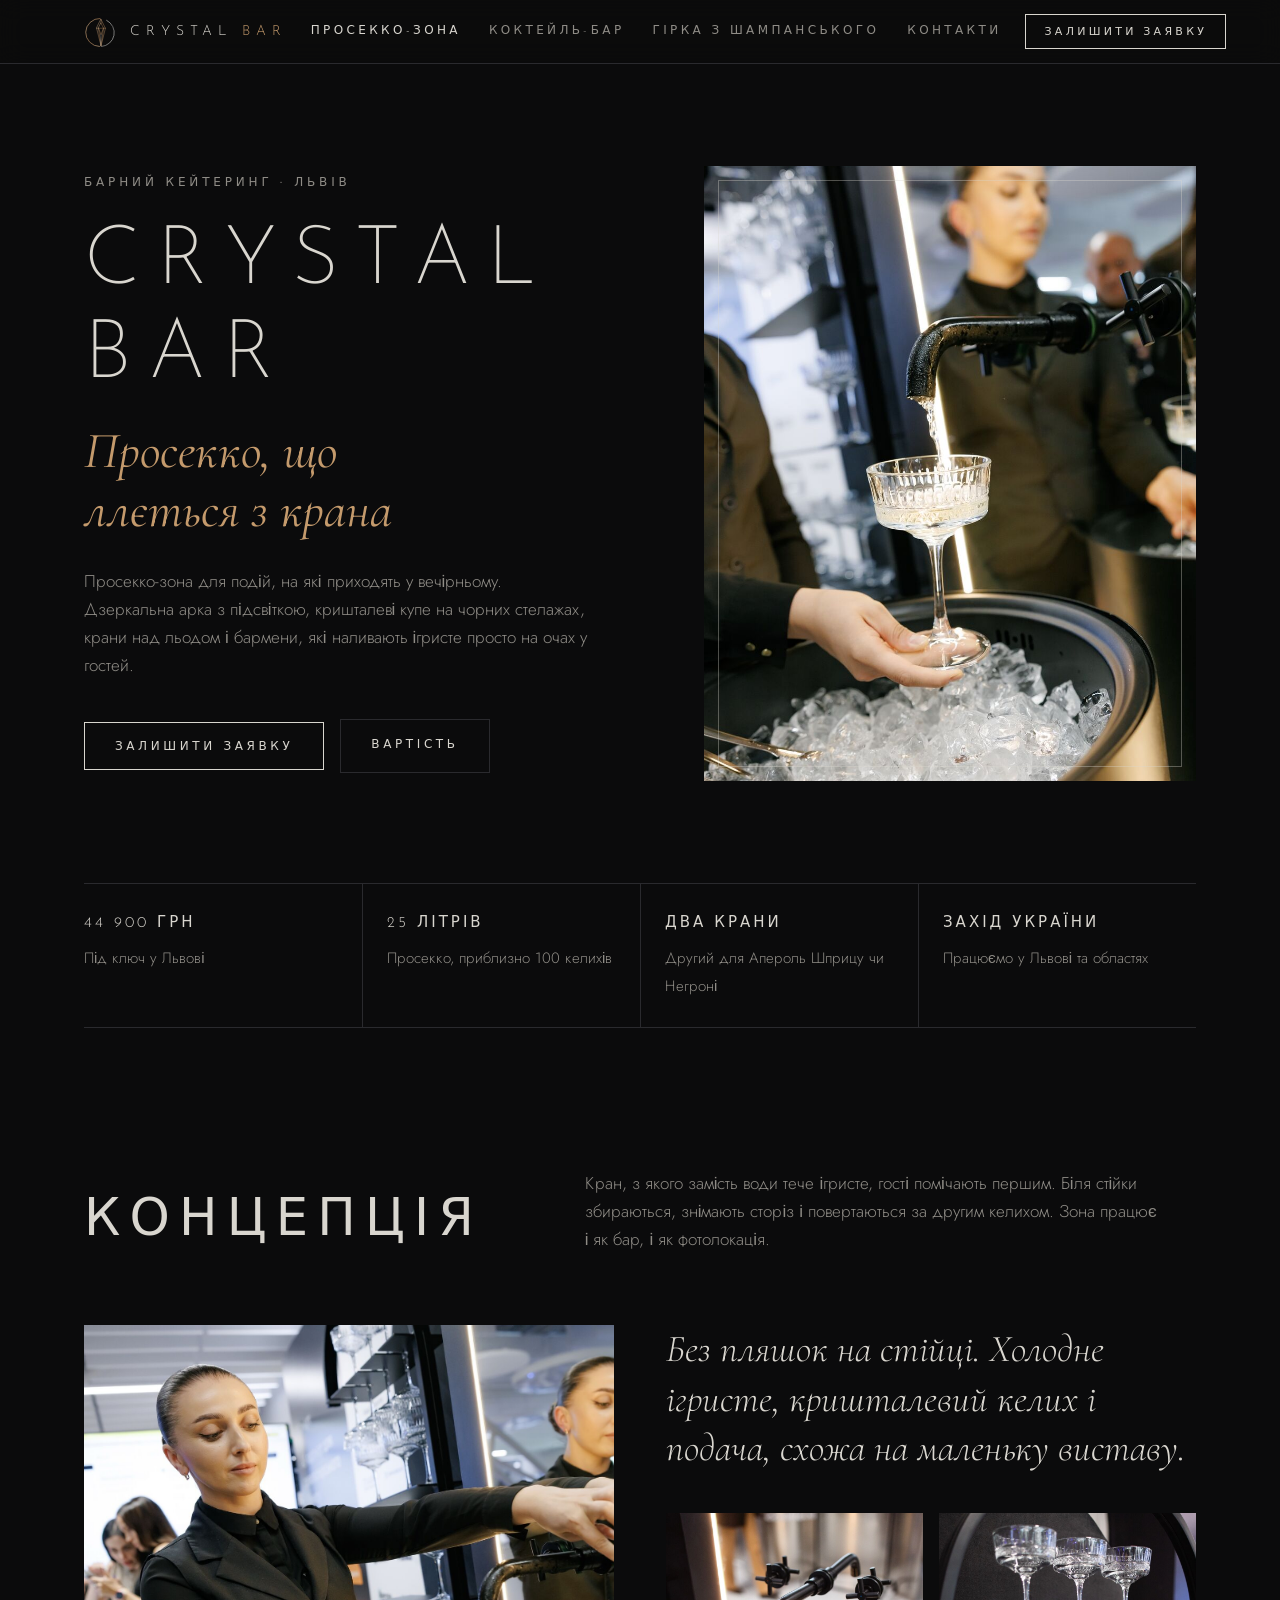
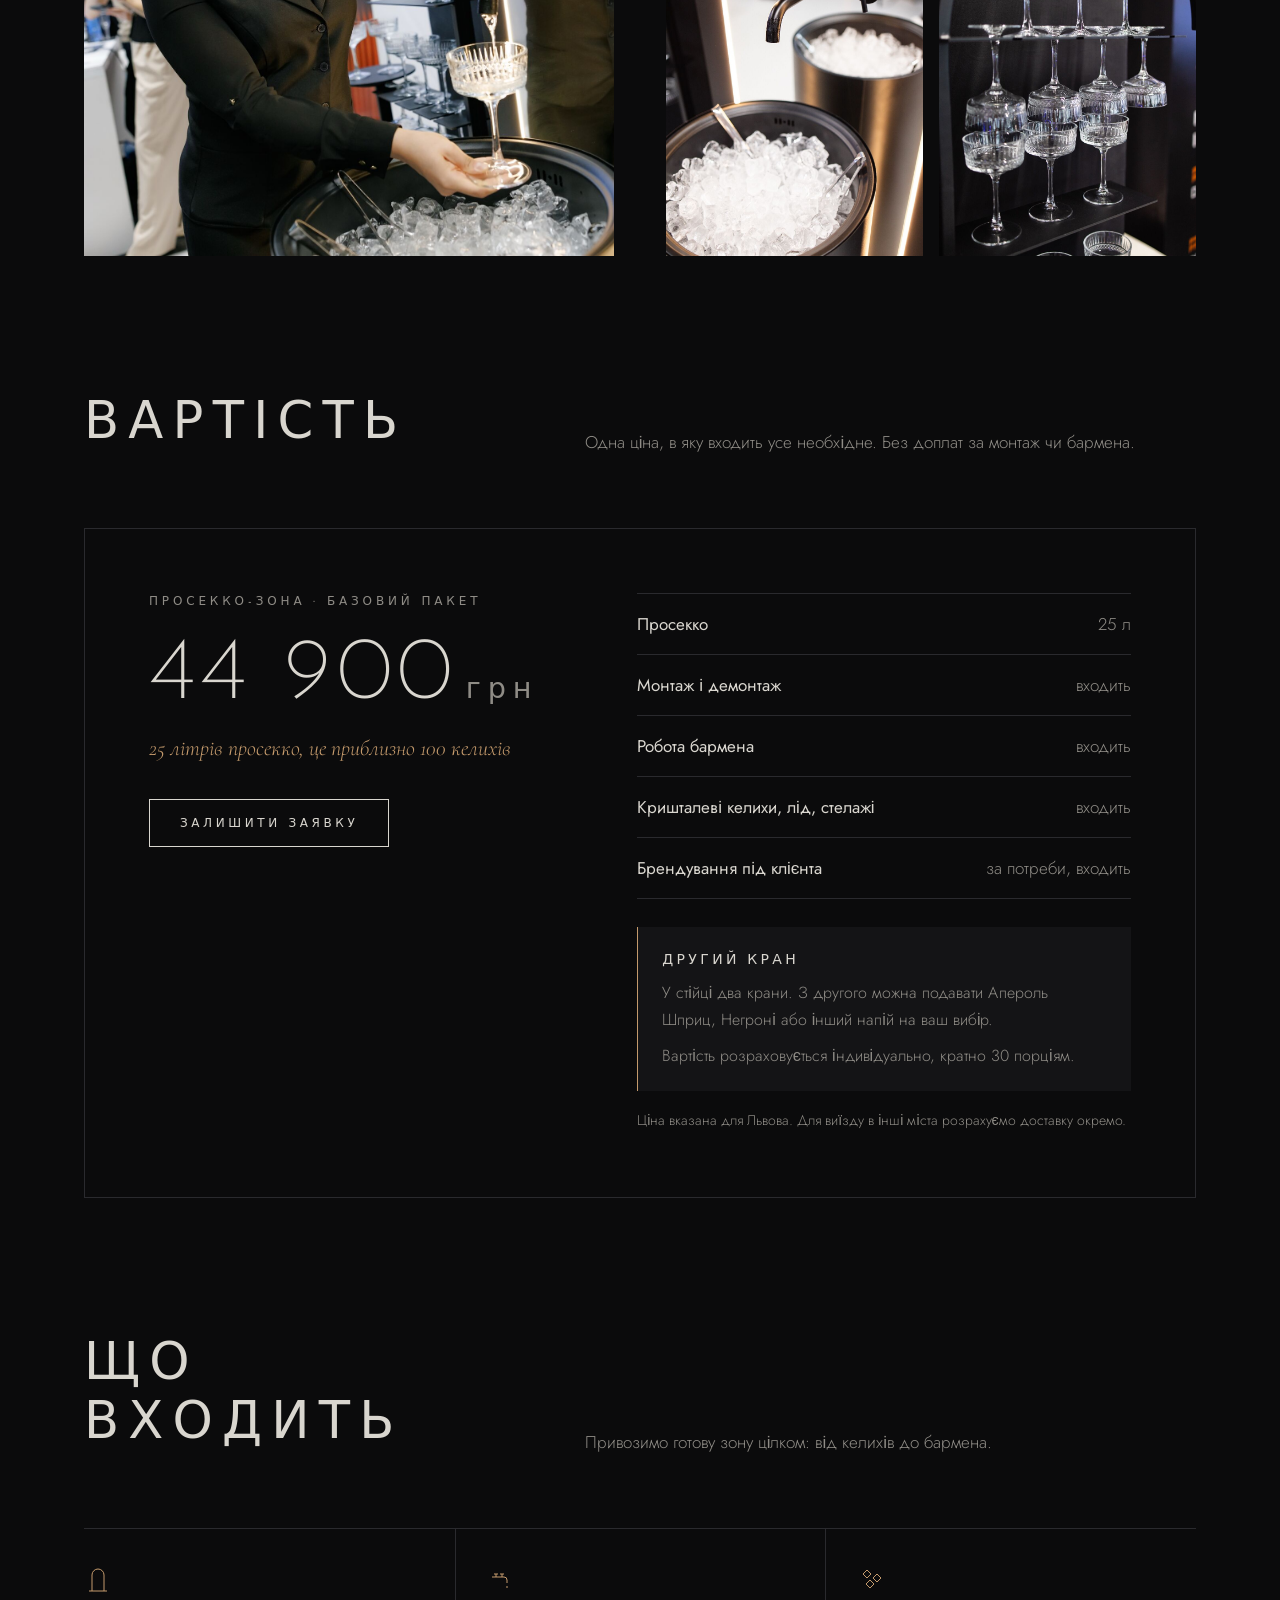
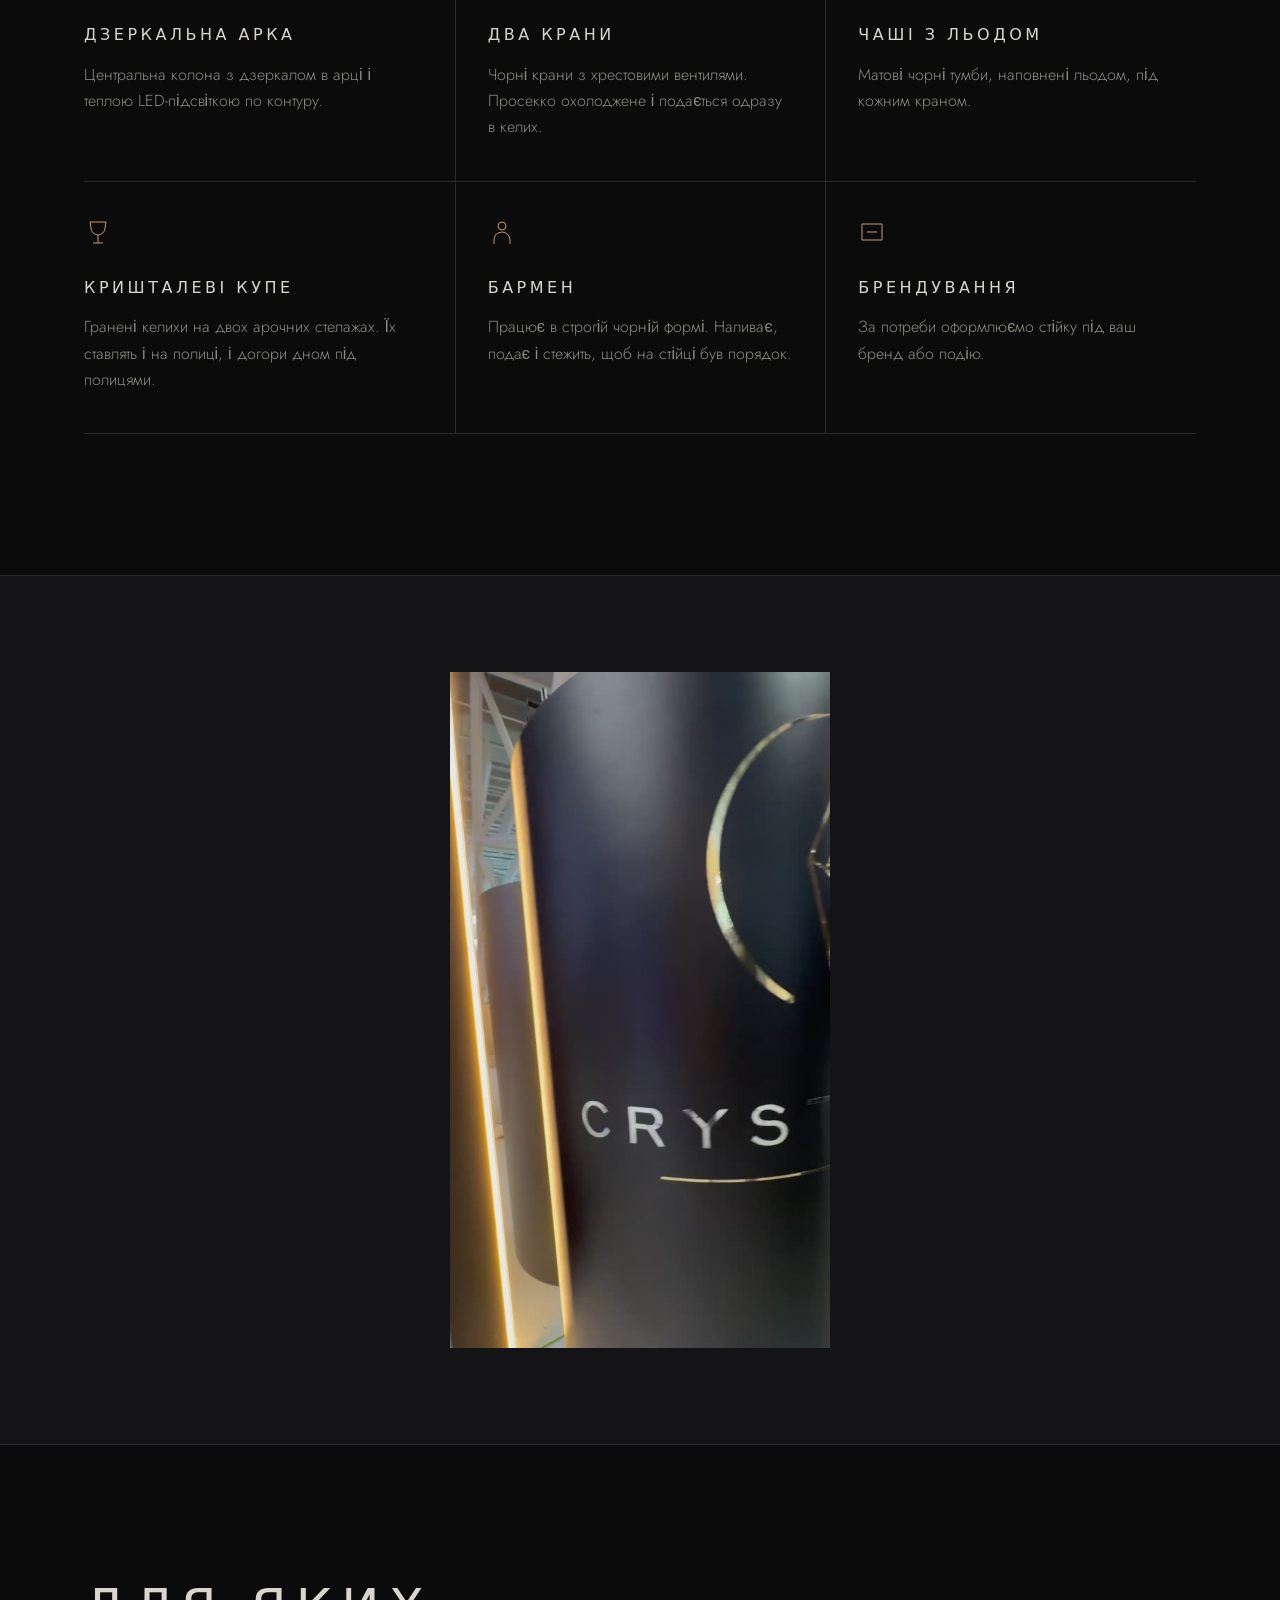
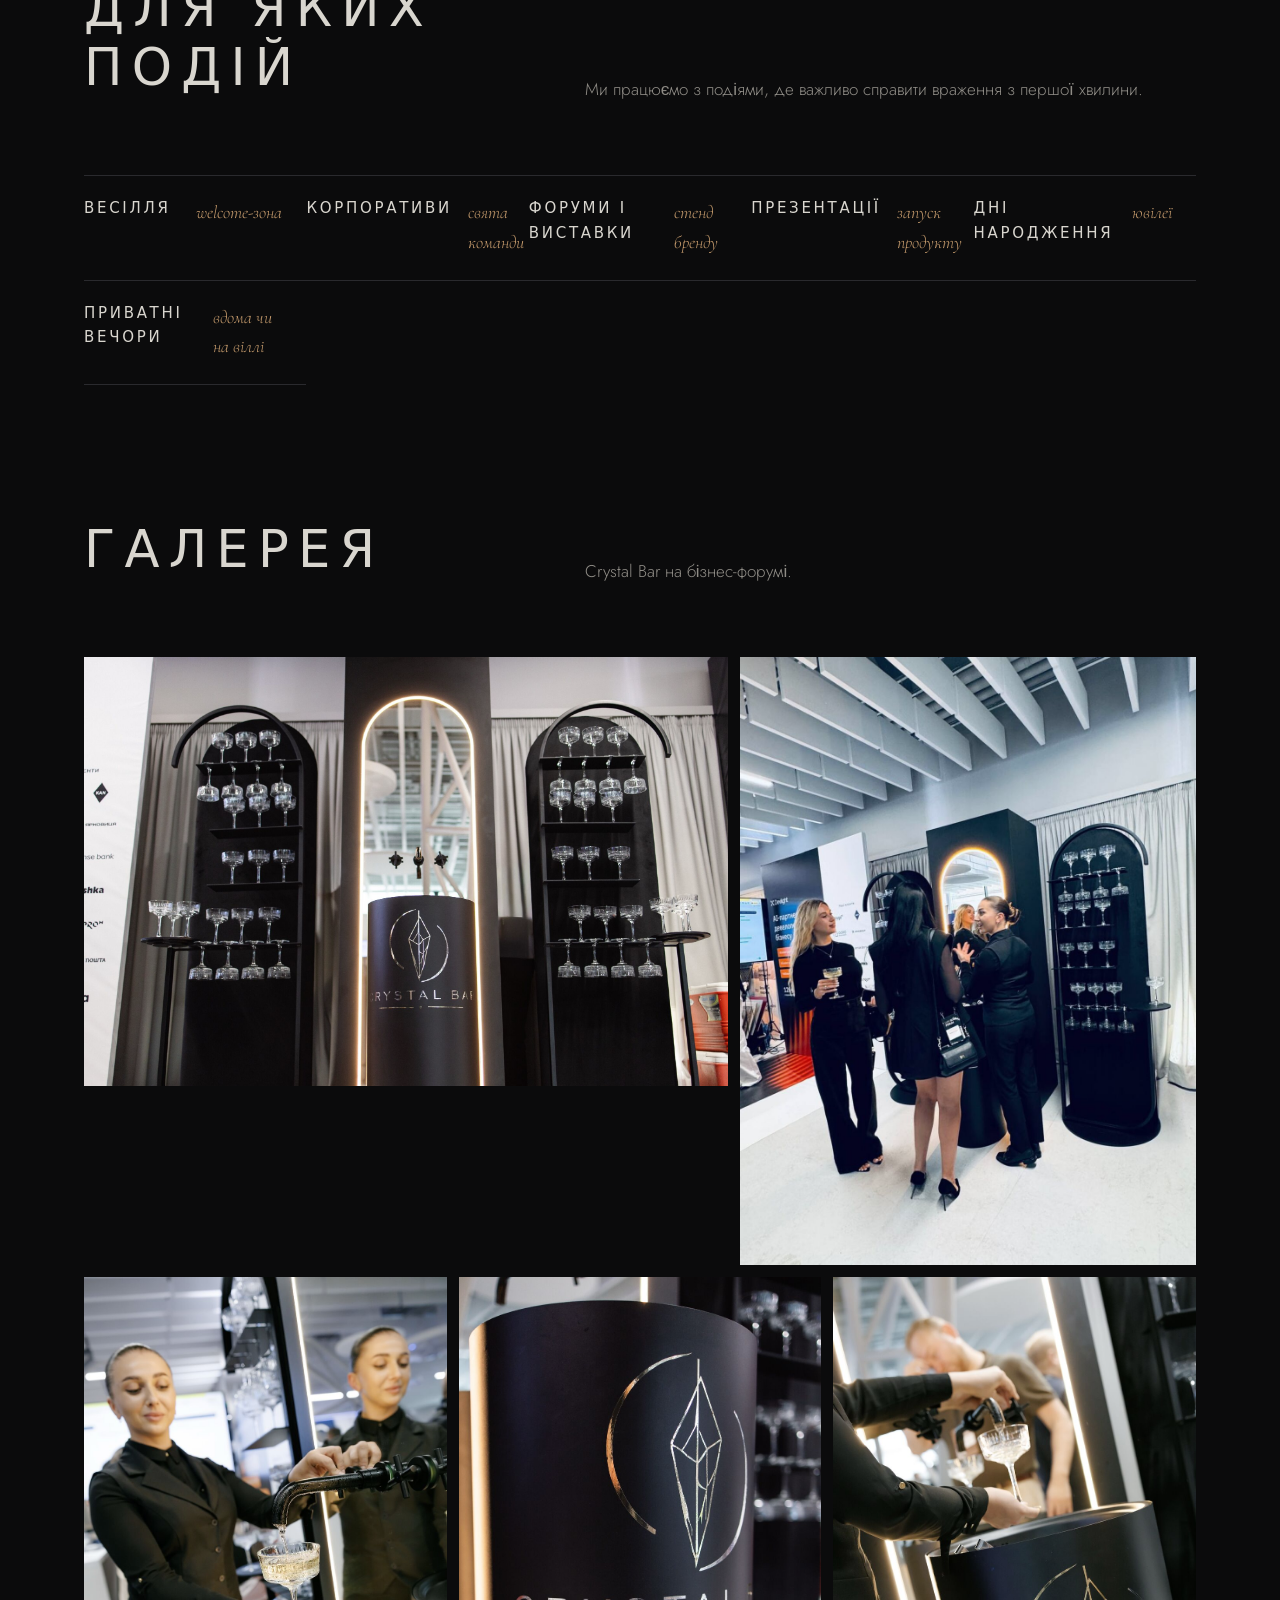
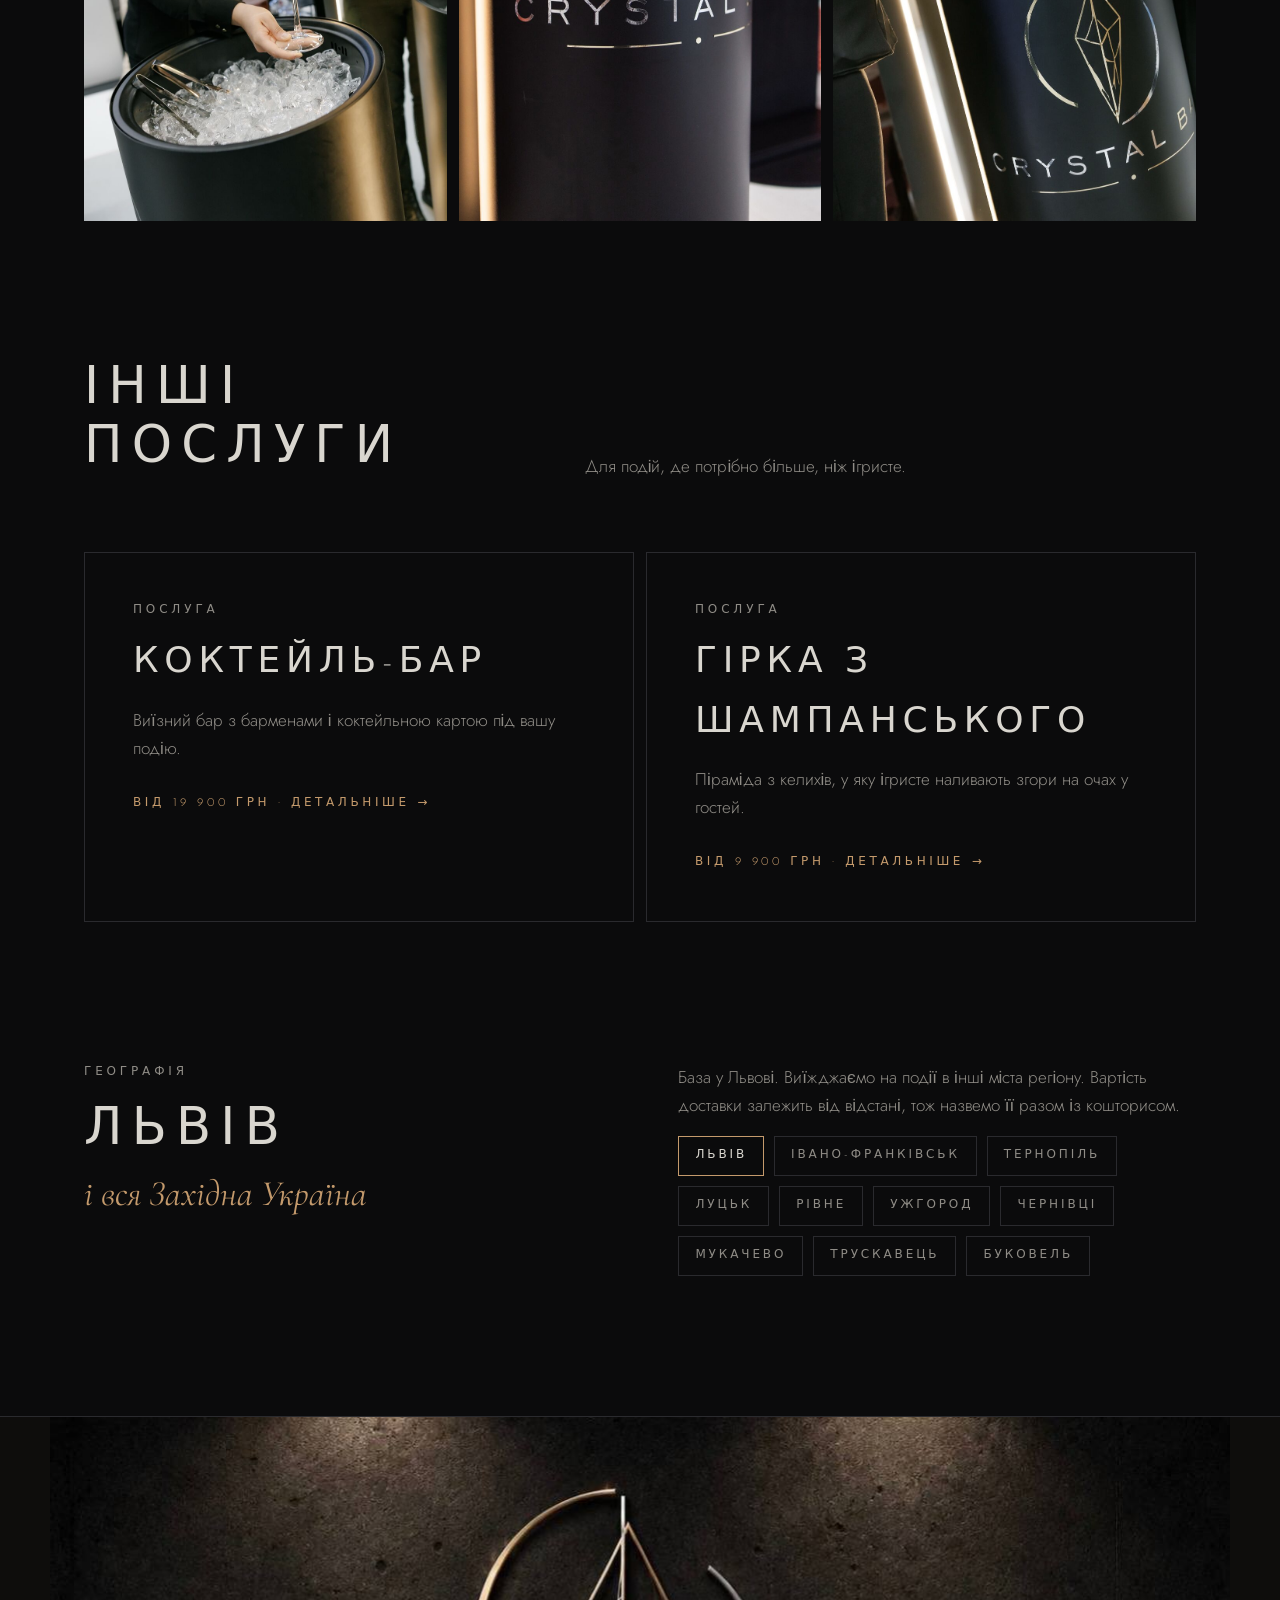
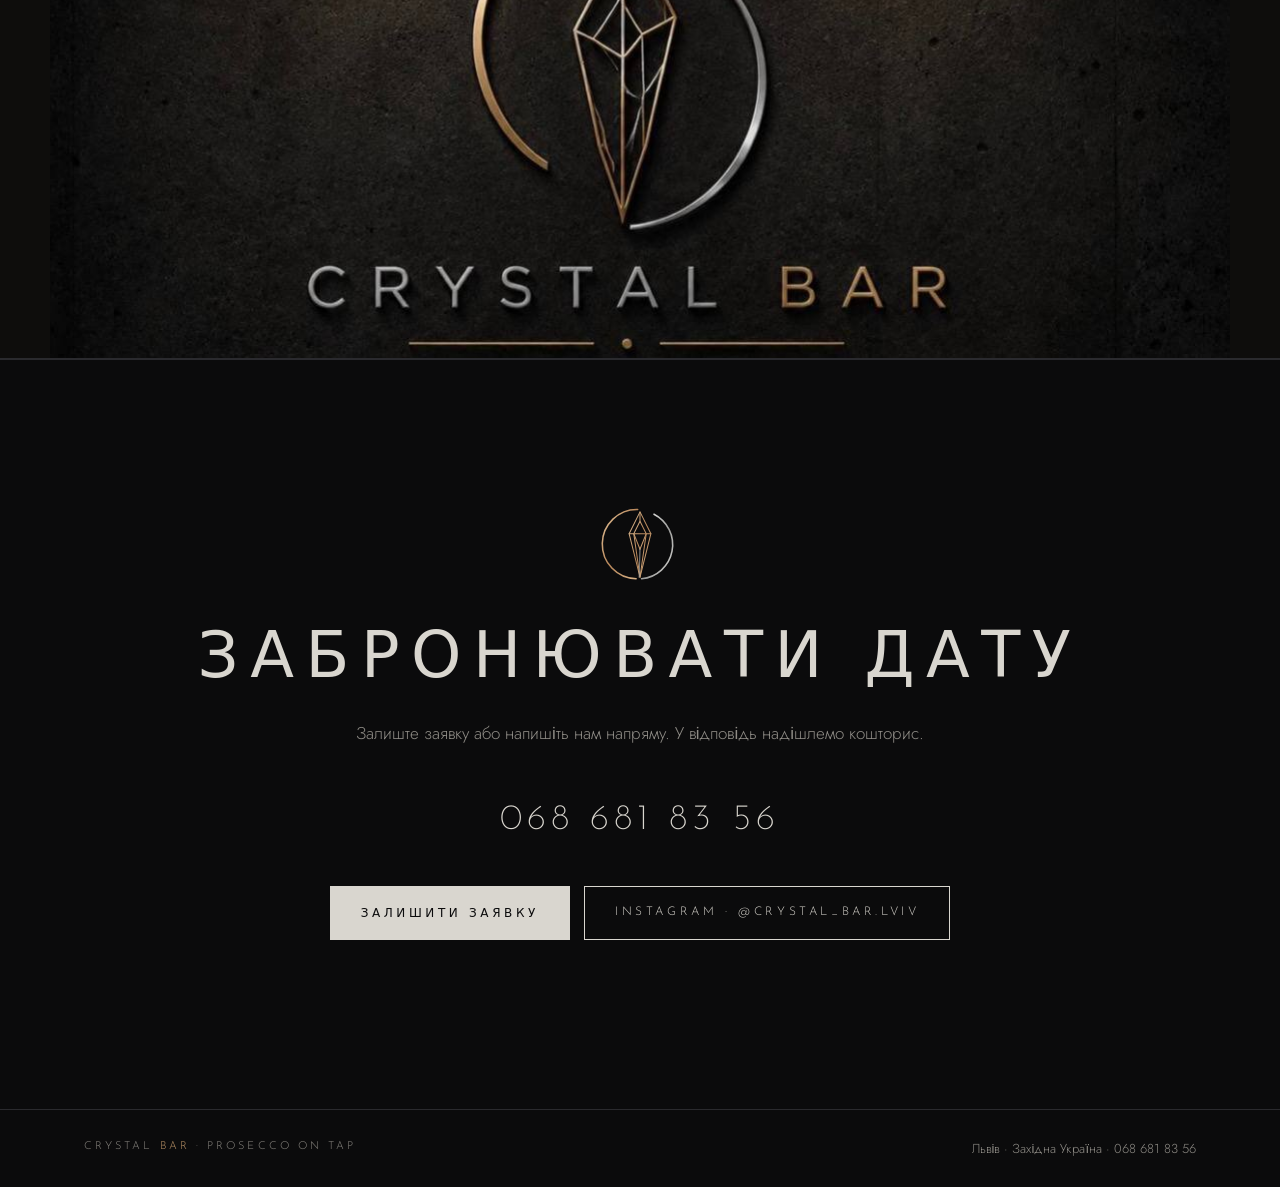
==== commit 5f3cf6b5: "Add approximate prices for cocktail bar formats and champagne tower sizes Co-Authored-By: Claude Opu" ====
--- a/index.html
+++ b/index.html
@@ -18,6 +18,64 @@
 .shine.shine-solo{display:flex;justify-content:center;padding:clamp(48px,8vw,96px) var(--gutter)}
 .shine-solo video{max-width:380px;width:100%}
 @media (max-width:760px){.shine-solo video{max-width:300px}}
+
+/* ===== service pages: packages, menu, sizes, faq ===== */
+.view .subhero > *{min-width:0}
+.view .subhero{grid-template-columns:1.25fr .75fr}
+.view .subhero h1{font-size:clamp(28px,3.4vw,48px);letter-spacing:.08em;overflow-wrap:normal}
+@media (max-width:860px){.view .subhero{grid-template-columns:1fr}}
+.art{width:100%}
+.pkgs{display:grid;grid-template-columns:repeat(3,1fr);gap:12px}
+.pkg{border:1px solid var(--line);padding:clamp(24px,3vw,36px);display:flex;flex-direction:column;gap:18px;min-width:0}
+.pkg.main{border-color:var(--champagne)}
+.pkg .label{color:var(--champagne)}
+.pkg h3{font-family:var(--f-display);font-weight:200;font-size:clamp(22px,2.4vw,30px);letter-spacing:.14em;text-transform:uppercase;margin:0;line-height:1.2}
+.pkg p{margin:0;color:var(--muted);font-size:16px}
+.pkg ul{list-style:none;margin:0;padding:0;border-top:1px solid var(--line)}
+.pkg li{display:flex;justify-content:space-between;gap:16px;padding:11px 0;border-bottom:1px solid var(--line);font-size:15px}
+.pkg li span{color:var(--muted);text-align:right}
+.pkg .btn{margin-top:auto;align-self:flex-start}
+.pkg .from,.size .from{font-family:var(--f-display);font-weight:300;font-size:clamp(26px,2.6vw,34px);letter-spacing:.04em;font-variant-numeric:tabular-nums;color:var(--foil)}
+.pkg .from small,.size .from small{font-size:.42em;letter-spacing:.2em;text-transform:uppercase;color:var(--muted);margin-right:6px}
+.size .from{margin-top:20px}
+.price-note{margin-top:28px;color:var(--muted);font-size:14px;max-width:46em}
+@media (max-width:900px){.pkgs{grid-template-columns:1fr}}
+
+.menu{display:grid;grid-template-columns:repeat(3,1fr);gap:clamp(24px,4vw,56px)}
+.menu h3{font-family:var(--f-display);font-weight:400;font-size:12px;letter-spacing:.32em;text-transform:uppercase;color:var(--champagne);margin:0 0 8px;padding-bottom:14px;border-bottom:1px solid var(--foil)}
+.menu dl{margin:0}
+.menu dt{font-family:var(--f-display);font-weight:300;font-size:16px;letter-spacing:.18em;text-transform:uppercase;margin-top:20px}
+.menu dd{margin:4px 0 0;color:var(--muted);font-size:15px}
+.menu-note{margin-top:40px;color:var(--muted);font-size:15px;max-width:44em}
+@media (max-width:860px){.menu{grid-template-columns:1fr}}
+
+.sizes{display:grid;grid-template-columns:repeat(3,1fr);gap:12px}
+.size{border:1px solid var(--line);padding:clamp(24px,3vw,36px);min-width:0}
+.size.main{border-color:var(--champagne)}
+.size .n{font-family:var(--f-display);font-weight:200;font-size:clamp(56px,7vw,88px);line-height:1;font-variant-numeric:tabular-nums}
+.size .n small{font-size:.24em;letter-spacing:.24em;text-transform:uppercase;color:var(--muted);margin-left:8px}
+.size ul{list-style:none;margin:22px 0 0;padding:0;border-top:1px solid var(--line)}
+.size li{display:flex;justify-content:space-between;gap:16px;padding:11px 0;border-bottom:1px solid var(--line);font-size:15px}
+.size li span{color:var(--muted)}
+.size li b{font-weight:400;color:var(--foil)}
+@media (max-width:860px){.sizes{grid-template-columns:1fr}}
+
+.scen{display:grid;grid-template-columns:repeat(3,1fr);gap:clamp(20px,3vw,40px)}
+.scen > div{border-top:1px solid var(--foil);padding-top:22px;min-width:0}
+.scen h3{font-family:var(--f-display);font-weight:300;font-size:16px;letter-spacing:.22em;text-transform:uppercase;margin:0 0 10px}
+.scen p{margin:0;color:var(--muted);font-size:15px}
+@media (max-width:860px){.scen{grid-template-columns:1fr}}
+
+.extras{display:flex;flex-wrap:wrap;gap:10px}
+.extras span{border:1px solid var(--line);padding:11px 18px;font-family:var(--f-display);font-size:12px;letter-spacing:.22em;text-transform:uppercase;color:var(--foil)}
+
+.faq{border-top:1px solid var(--line);max-width:900px}
+.faq details{border-bottom:1px solid var(--line)}
+.faq summary{list-style:none;cursor:pointer;display:flex;justify-content:space-between;gap:24px;padding:22px 0;font-family:var(--f-display);font-weight:300;font-size:16px;letter-spacing:.14em;text-transform:uppercase}
+.faq summary::-webkit-details-marker{display:none}
+.faq summary::after{content:"+";color:var(--champagne);font-size:22px;line-height:1;transition:transform .3s}
+.faq details[open] summary::after{transform:rotate(45deg)}
+.faq details p{margin:0 0 24px;color:var(--muted);max-width:46em}
 </style>
 </head>
 <body>
@@ -510,13 +568,13 @@
           <div class="label">Послуга</div>
           <h3>Коктейль-бар</h3>
           <p>Виїзний бар з барменами і коктейльною картою під вашу подію.</p>
-          <span class="go">Детальніше →</span>
+          <span class="go">Від 19 900 грн · Детальніше →</span>
         </a>
         <a class="other" href="#tower">
           <div class="label">Послуга</div>
           <h3>Гірка з шампанського</h3>
           <p>Піраміда з келихів, у яку ігристе наливають згори на очах у гостей.</p>
-          <span class="go">Детальніше →</span>
+          <span class="go">Від 9 900 грн · Детальніше →</span>
         </a>
       </div>
     </div>
@@ -530,7 +588,7 @@
       <div>
         <div class="label">Crystal Bar · Послуга</div>
         <h1 class="display" style="margin-top:22px">Коктейль-бар<span class="accent">Виїзний бар для вашої події</span></h1>
-        <p class="lead">Бармени Crystal Bar готують коктейлі просто на вашій події. Карту напоїв складаємо разом з вами під формат, кількість гостей і настрій вечора.</p>
+        <p class="lead">Бармени Crystal Bar готують коктейлі просто на вашій події: класика, ігристі і безалкогольні. Формат бару і карту складаємо під кількість гостей і настрій вечора.</p>
         <div class="cta" style="display:flex;flex-wrap:wrap;gap:16px">
           <button class="btn" type="button" data-request="Коктейль-бар">Залишити заявку</button>
         </div>
@@ -548,22 +606,179 @@
     </div>
     <div class="facts">
       <div><b>Під ключ</b><span>Барна стійка, посуд, лід, бармени</span></div>
-      <div><b>Карта</b><span>Складаємо під вашу подію</span></div>
-      <div><b>Вартість</b><span>Рахуємо індивідуально</span></div>
+      <div><b>Карта</b><span>Готова або авторська під подію</span></div>
+      <div><b>Від 19 900 грн</b><span>Welcome-бар до 50 гостей</span></div>
       <div><b>Захід України</b><span>Львів і області</span></div>
     </div>
   </div>
-  <section>
+  <section id="cocktail-formats">
+    <div class="wrap">
+      <div class="head">
+        <h2 class="display">Формати бару</h2>
+        <p>Три базові формати під різний масштаб події. Точну вартість рахуємо під кількість гостей, тривалість і карту коктейлів.</p>
+      </div>
+      <div class="pkgs">
+        <div class="pkg">
+          <div class="label">Для фуршету і welcome</div>
+          <h3>Welcome-бар</h3>
+          <div class="from"><small>від</small>19 900 грн</div>
+          <p>Короткий формат на зустріч гостей або фуршет перед банкетом.</p>
+          <ul>
+            <li>Бармен<span>1</span></li>
+            <li>Коктейлі в карті<span>2–3</span></li>
+            <li>Тривалість<span>до 2 годин</span></li>
+            <li>Гостей<span>до 50</span></li>
+          </ul>
+          <button class="btn" type="button" data-request="Коктейль-бар">Залишити заявку</button>
+        </div>
+        <div class="pkg main">
+          <div class="label">Найчастіше обирають</div>
+          <h3>Класичний бар</h3>
+          <div class="from"><small>від</small>39 900 грн</div>
+          <p>Повноцінний бар на весь вечір з класикою, ігристими коктейлями і безалкогольною картою.</p>
+          <ul>
+            <li>Бармени<span>1–2</span></li>
+            <li>Коктейлі в карті<span>5–6 + безалкогольні</span></li>
+            <li>Тривалість<span>4–5 годин</span></li>
+            <li>Гостей<span>50–120</span></li>
+          </ul>
+          <button class="btn" type="button" data-request="Коктейль-бар">Залишити заявку</button>
+        </div>
+        <div class="pkg">
+          <div class="label">Для великих подій</div>
+          <h3>Авторський бар</h3>
+          <div class="from"><small>від</small>69 900 грн</div>
+          <p>Карта, яку створюємо спеціально під вашу подію, з дегустацією до заходу.</p>
+          <ul>
+            <li>Бармени<span>2 і більше</span></li>
+            <li>Коктейлі в карті<span>авторська карта</span></li>
+            <li>Дегустація<span>до події</span></li>
+            <li>Гостей<span>від 120</span></li>
+          </ul>
+          <button class="btn" type="button" data-request="Коктейль-бар">Залишити заявку</button>
+        </div>
+      </div>
+      <p class="price-note">Ціни орієнтовні, для Львова. У вартість входять коктейлі, бармени, посуд, лід і монтаж. Точну суму розраховуємо під вашу кількість гостей і карту.</p>
+    </div>
+  </section>
+
+  <section id="cocktail-menu" style="padding-top:0">
+    <div class="wrap">
+      <div class="head">
+        <h2 class="display">Коктейльна карта</h2>
+        <p>Приклад карти. Можна обрати готові коктейлі або попросити нас скласти карту під тематику вашої події.</p>
+      </div>
+      <div class="menu">
+        <div>
+          <h3>Класика</h3>
+          <dl>
+            <dt>Негроні</dt><dd>Джин, кампарі, червоний вермут, апельсин</dd>
+            <dt>Віскі сауер</dt><dd>Бурбон, лимон, цукровий сироп</dd>
+            <dt>Маргарита</dt><dd>Текіла, лайм, апельсиновий лікер, сіль</dd>
+            <dt>Еспресо мартіні</dt><dd>Горілка, кавовий лікер, свіжий еспресо</dd>
+          </dl>
+        </div>
+        <div>
+          <h3>Ігристі</h3>
+          <dl>
+            <dt>Апероль Шприц</dt><dd>Апероль, просекко, содова, апельсин</dd>
+            <dt>Френч 75</dt><dd>Джин, лимон, ігристе</dd>
+            <dt>Россіні</dt><dd>Просекко, полуничне пюре</dd>
+            <dt>Х'юго</dt><dd>Просекко, бузиновий сироп, м'ята, лайм</dd>
+          </dl>
+        </div>
+        <div>
+          <h3>Безалкогольні</h3>
+          <dl>
+            <dt>Вірджин мохіто</dt><dd>Лайм, м'ята, тростинний цукор, содова</dd>
+            <dt>Ягідний лимонад</dt><dd>Сезонні ягоди, лимон, содова</dd>
+            <dt>Імбирний тонік</dt><dd>Тонік, імбир, розмарин, грейпфрут</dd>
+          </dl>
+        </div>
+      </div>
+      <p class="menu-note">Карту погоджуємо заздалегідь разом із кошторисом. Для подій з дітьми додаємо окрему безалкогольну карту.</p>
+    </div>
+  </section>
+
+  <section style="padding-top:0">
+    <div class="wrap">
+      <div class="head">
+        <h2 class="display">Що входить</h2>
+        <p>Привозимо бар повністю готовим до роботи.</p>
+      </div>
+      <div class="items">
+        <div class="item">
+          <svg viewBox="0 0 28 28"><path d="M3 10h22v4H3z"/><path d="M5 14v11M23 14v11"/></svg>
+          <h3>Барна стійка</h3>
+          <p>Чорна стійка в стилі Crystal Bar з підсвіткою.</p>
+        </div>
+        <div class="item">
+          <svg viewBox="0 0 28 28"><circle cx="14" cy="8" r="4"/><path d="M6 26v-4a8 8 0 0 1 16 0v4"/></svg>
+          <h3>Бармени</h3>
+          <p>Досвідчені бармени в строгій чорній формі.</p>
+        </div>
+        <div class="item">
+          <svg viewBox="0 0 28 28"><path d="M6 4h16l-1 6a7 7 0 0 1-14 0z"/><path d="M14 17v8M9 25h10"/></svg>
+          <h3>Посуд</h3>
+          <p>Кришталеві келихи під кожен коктейль.</p>
+        </div>
+        <div class="item">
+          <svg viewBox="0 0 28 28"><path d="M5 9l4-4 4 4-4 4zM15 13l4-4 4 4-4 4zM8 19l4-4 4 4-4 4z"/></svg>
+          <h3>Лід і інгредієнти</h3>
+          <p>Кубики, колотий лід, свіжі цитрусові, сиропи і гарніри.</p>
+        </div>
+        <div class="item">
+          <svg viewBox="0 0 28 28"><path d="M4 22h20M7 22V10l7-5 7 5v12"/></svg>
+          <h3>Монтаж і демонтаж</h3>
+          <p>Приїжджаємо заздалегідь і збираємо бар до приходу гостей.</p>
+        </div>
+        <div class="item">
+          <svg viewBox="0 0 28 28"><path d="M4 6h20v16H4z"/><path d="M9 14h10"/></svg>
+          <h3>Брендування</h3>
+          <p>За потреби оформлюємо стійку під ваш бренд або подію.</p>
+        </div>
+      </div>
+    </div>
+  </section>
+
+  <section style="padding-top:0">
+    <div class="wrap">
+      <div class="head">
+        <h2 class="display">Додатково</h2>
+        <p>Опції, які можна додати до будь-якого формату.</p>
+      </div>
+      <div class="extras">
+        <span>Бармен-шоу</span><span>Майстер-клас для гостей</span><span>Брендований лід</span><span>Просекко-зона з краном</span><span>Гірка з шампанського</span><span>Безалкогольна карта для дітей</span>
+      </div>
+    </div>
+  </section>
+
+  <section style="padding-top:0">
     <div class="wrap">
       <div class="head">
         <h2 class="display">Як це працює</h2>
-        <p>Розкажіть про подію, і ми запропонуємо карту коктейлів та формат бару.</p>
+        <p>Від заявки до останнього коктейлю.</p>
       </div>
       <div class="steps">
         <div class="step"><h3>Заявка</h3><p>Дата, кількість гостей, тематика і локація. Якщо щось ще невідомо, так і вкажіть.</p></div>
-        <div class="step"><h3>Карта</h3><p>Підбираємо коктейлі під ваш смак і формат події.</p></div>
-        <div class="step"><h3>Кошторис</h3><p>Надсилаємо розрахунок під вашу кількість гостей.</p></div>
+        <div class="step"><h3>Карта і кошторис</h3><p>Пропонуємо формат бару і карту коктейлів, надсилаємо розрахунок.</p></div>
+        <div class="step"><h3>Дегустація</h3><p>За бажанням пробуєте коктейлі до події і вносите правки.</p></div>
         <div class="step"><h3>Подія</h3><p>Привозимо бар, працюємо весь вечір, після події все прибираємо.</p></div>
+      </div>
+    </div>
+  </section>
+
+  <section style="padding-top:0">
+    <div class="wrap">
+      <div class="head">
+        <h2 class="display">Питання</h2>
+        <p>Те, що найчастіше питають перед бронюванням.</p>
+      </div>
+      <div class="faq">
+        <details><summary>Скільки коктейлів потрібно на гостя?</summary><p>Ми рахуємо кількість під тривалість події і формат. Точну цифру закладаємо в кошторис, щоб коктейлів вистачило на весь вечір.</p></details>
+        <details><summary>Скільки місця потрібно для бару?</summary><p>Невеликий майданчик під стійку і доступ до електрики. Точні розміри підкажемо, коли дізнаємося локацію.</p></details>
+        <details><summary>За скільки часу ви приїжджаєте?</summary><p>Зазвичай за 1–2 години до початку, щоб спокійно зібрати бар і підготувати лід та інгредієнти.</p></details>
+        <details><summary>Чи працюєте за межами Львова?</summary><p>Так, виїжджаємо по всій Західній Україні. Доставку рахуємо окремо разом із кошторисом.</p></details>
       </div>
       <div style="margin-top:56px;text-align:center"><button class="btn" type="button" data-request="Коктейль-бар">Залишити заявку</button></div>
     </div>
@@ -588,12 +803,117 @@
     </div>
     <div class="facts">
       <div><b>Кришталь</b><span>Ті самі гранені купе, що й у просекко-зоні</span></div>
-      <div><b>Розмір</b><span>Кількість ярусів під ваших гостей</span></div>
-      <div><b>Вартість</b><span>Рахуємо індивідуально</span></div>
+      <div><b>Розмір</b><span>Від 30 до 91 келиха</span></div>
+      <div><b>Від 9 900 грн</b><span>Гірка на 30 келихів з ігристим</span></div>
       <div><b>Поєднання</b><span>Можна разом із просекко-зоною</span></div>
     </div>
   </div>
   <section>
+    <div class="wrap">
+      <div class="head">
+        <h2 class="display">Розміри гірки</h2>
+        <p>Розмір підбираємо під кількість гостей, які отримають келих з гірки. Ціни орієнтовні, з ігристим, барменом і монтажем у Львові.</p>
+      </div>
+      <div class="sizes">
+        <div class="size">
+          <div class="n">4<small>яруси</small></div>
+          <div class="from"><small>від</small>9 900 грн</div>
+          <ul>
+            <li><span>Келихів</span><b>30</b></li>
+            <li><span>Ігристого</span><b>~6–7 пляшок</b></li>
+            <li><span>Гостей</span><b>до 30</b></li>
+          </ul>
+        </div>
+        <div class="size main">
+          <div class="n">5<small>ярусів</small></div>
+          <div class="from"><small>від</small>14 900 грн</div>
+          <ul>
+            <li><span>Келихів</span><b>55</b></li>
+            <li><span>Ігристого</span><b>~11–12 пляшок</b></li>
+            <li><span>Гостей</span><b>30–60</b></li>
+          </ul>
+        </div>
+        <div class="size">
+          <div class="n">6<small>ярусів</small></div>
+          <div class="from"><small>від</small>21 900 грн</div>
+          <ul>
+            <li><span>Келихів</span><b>91</b></li>
+            <li><span>Ігристого</span><b>~18–20 пляшок</b></li>
+            <li><span>Гостей</span><b>60–100</b></li>
+          </ul>
+        </div>
+      </div>
+    </div>
+  </section>
+
+  <section style="padding-top:0">
+    <div class="wrap">
+      <div class="head">
+        <h2 class="display">Коли гірка працює найкраще</h2>
+        <p>Гірка збирає навколо себе всіх гостей, тому її варто планувати як окремий момент програми.</p>
+      </div>
+      <div class="scen">
+        <div><h3>Зустріч гостей</h3><p>Гірка стоїть на вході, і кожен гість отримує келих ігристого з піраміди.</p></div>
+        <div><h3>Момент вечора</h3><p>Наречені або іменинник наливають першу пляшку під оплески, а бармен продовжує наповнення.</p></div>
+        <div><h3>Корпоративний тост</h3><p>Керівник відкриває гірку, і вся команда піднімає келихи одночасно.</p></div>
+      </div>
+    </div>
+  </section>
+
+  <section style="padding-top:0">
+    <div class="wrap">
+      <div class="head">
+        <h2 class="display">Що входить</h2>
+        <p>Ви отримуєте готову гірку і людину, яка за нею стежить.</p>
+      </div>
+      <div class="items">
+        <div class="item">
+          <svg viewBox="0 0 28 28"><path d="M6 4h16l-1 6a7 7 0 0 1-14 0z"/><path d="M14 17v8M9 25h10"/></svg>
+          <h3>Кришталеві купе</h3>
+          <p>Гранені келихи, ті самі, що й у просекко-зоні.</p>
+        </div>
+        <div class="item">
+          <svg viewBox="0 0 28 28"><path d="M3 10h22v4H3z"/><path d="M5 14v11M23 14v11"/></svg>
+          <h3>Стійка основа</h3>
+          <p>Рівний стіл під гірку з чорним оформленням.</p>
+        </div>
+        <div class="item">
+          <svg viewBox="0 0 28 28"><circle cx="14" cy="8" r="4"/><path d="M6 26v-4a8 8 0 0 1 16 0v4"/></svg>
+          <h3>Бармен</h3>
+          <p>Збирає гірку, допомагає з наливанням і подає келихи гостям.</p>
+        </div>
+        <div class="item">
+          <svg viewBox="0 0 28 28"><path d="M4 22h20M7 22V10l7-5 7 5v12"/></svg>
+          <h3>Монтаж і прибирання</h3>
+          <p>Збираємо до початку програми, після моменту все прибираємо.</p>
+        </div>
+        <div class="item">
+          <svg viewBox="0 0 28 28"><path d="M10 3h8v6l3 4v12H7V13l3-4z"/></svg>
+          <h3>Ігристе</h3>
+          <p>Привозимо своє або працюємо з вашим, як домовимося.</p>
+        </div>
+        <div class="item">
+          <svg viewBox="0 0 28 28"><path d="M4 6h20v16H4z"/><path d="M9 14h10"/></svg>
+          <h3>Оформлення</h3>
+          <p>Декор келихів і основи під стиль вашої події.</p>
+        </div>
+      </div>
+    </div>
+  </section>
+
+  <section style="padding-top:0">
+    <div class="wrap">
+      <div class="head">
+        <h2 class="display">Додатково</h2>
+        <p>Щоб момент запам'ятався ще більше.</p>
+      </div>
+      <div class="extras">
+        <span>Холодні вогні</span><span>Важкий дим для декору</span><span>Підсвітка основи</span><span>Ягоди в келихах</span><span>Безалкогольне ігристе</span><span>Просекко-зона з краном</span>
+      </div>
+    </div>
+  </section>
+
+  <section style="padding-top:0">
     <div class="wrap">
       <div class="head">
         <h2 class="display">Як це працює</h2>
@@ -604,6 +924,21 @@
         <div class="step"><h3>Розмір</h3><p>Підбираємо кількість ярусів і келихів.</p></div>
         <div class="step"><h3>Монтаж</h3><p>Збираємо гірку на стійкій основі до початку події.</p></div>
         <div class="step"><h3>Момент</h3><p>Наливаємо ігристе в потрібну хвилину, гості отримують келихи.</p></div>
+      </div>
+    </div>
+  </section>
+
+  <section style="padding-top:0">
+    <div class="wrap">
+      <div class="head">
+        <h2 class="display">Питання</h2>
+        <p>Те, що найчастіше питають перед бронюванням.</p>
+      </div>
+      <div class="faq">
+        <details><summary>Чи це безпечно?</summary><p>Гірку збираємо на рівній стійкій основі, а бармен увесь час поруч. Ставимо її так, щоб гості не зачепили конструкцію.</p></details>
+        <details><summary>Скільки триває наливання?</summary><p>Сам момент займає кілька хвилин. Ми узгоджуємо його з ведучим, щоб він припав на потрібну точку програми.</p></details>
+        <details><summary>Можна безалкогольне ігристе?</summary><p>Так. Для дітей і гостей, які не п'ють алкоголь, наливаємо безалкогольне ігристе в окремі келихи.</p></details>
+        <details><summary>Можна разом із просекко-зоною?</summary><p>Так. Гірка може стати моментом вечора, а просекко-зона працюватиме весь час до і після нього.</p></details>
       </div>
       <div style="margin-top:56px;text-align:center"><button class="btn" type="button" data-request="Гірка з шампанського">Залишити заявку</button></div>
     </div>
